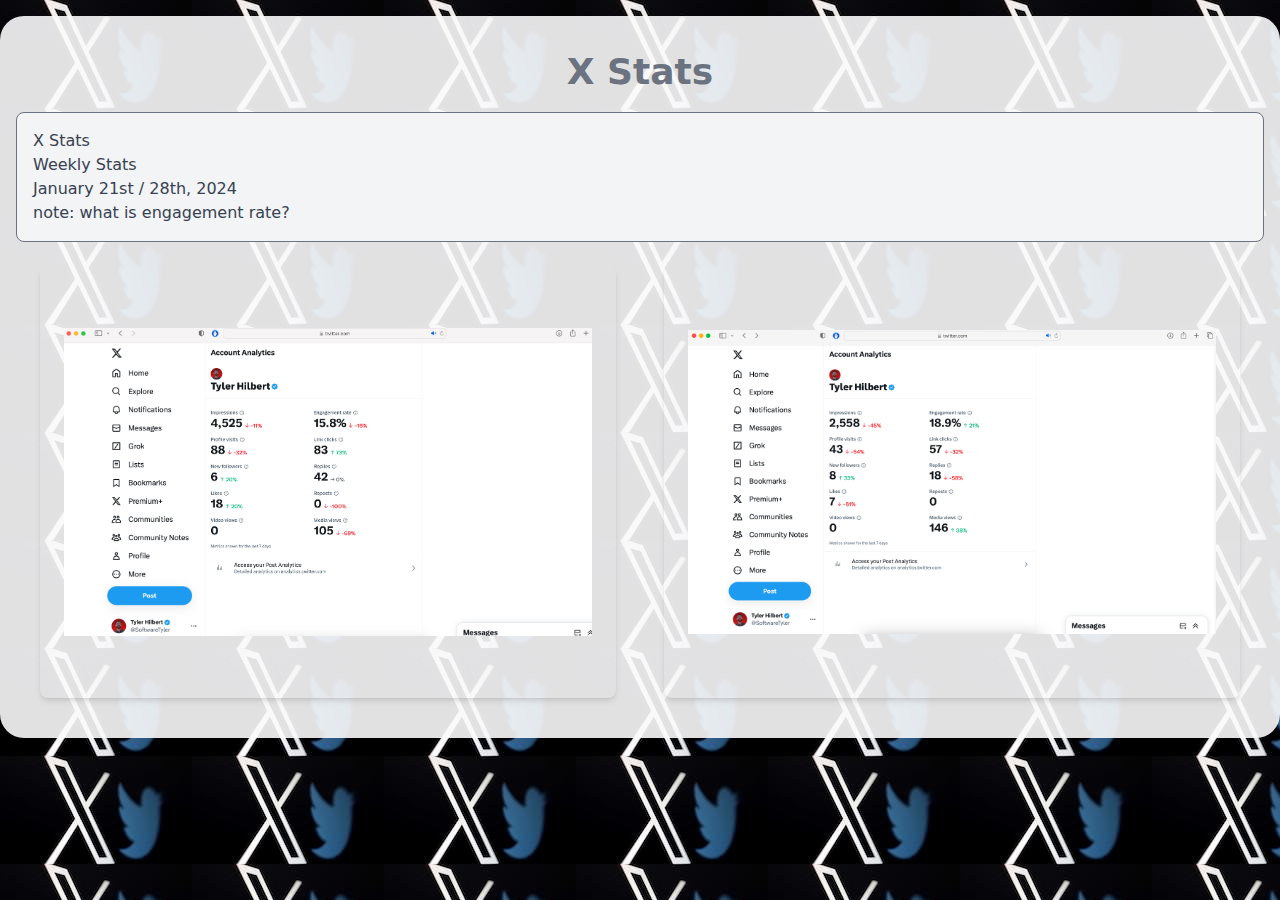
==== index.html @ f75b3c6a "Launch" ====
<!DOCTYPE html>
<html lang="en">
<head>
    <!-- Website Title  -->
    <title>X Stats</title>

    <!-- Tailwind  -->
    <link href="output.css" rel="stylesheet">

    <!-- Google tag (gtag.js) -->
    <!-- Google tag (gtag.js) -->
    <script async src="https://www.googletagmanager.com/gtag/js?id=G-09R49XR6VN"></script>
    <script>
    window.dataLayer = window.dataLayer || [];
    function gtag(){dataLayer.push(arguments);}
    gtag('js', new Date());

    gtag('config', 'G-09R49XR6VN');
    </script>

    <!--  meta -->
    <meta charset="UTF-8">
    <meta name="viewport" content="width=device-width, initial-scale=1.0">
    <!-- FIXME SEO -->
</head>


<body class="bg-[url('grid_output.jpg')]">
    <div class="bg-gray-50 bg-opacity-90 rounded-3xl container mx-auto px-4 my-4 py-4">
        <!-- Header -->
        <h1 class="text-4xl font-bold text-center text-gray-500 my-5">X Stats</h1>

        <!-- Collection Info -->
        <div class="bg-gray-100 border border-gray-500 text-gray-700 p-4 rounded-lg">
            <p >X Stats</p>
            <p>Weekly Stats</p>
            <p>January 21st / 28th, 2024</p>
            <p>note: what is engagement rate?</p>
        </div>
        

        <!-- Data -->
        <div class="grid md:grid-cols-2">
            <div class="animate-gray-sun rounded-lg shadow-md p-6 m-6">
                <img src="Screenshot 2024-01-21 at 4.44.00 AM.png" class="mx-auto w-auto h-96 object-scale-down rounded">
            </div>

            <div class="animate-gray-sun rounded-lg shadow-md p-6 m-6">
                <img src="Screenshot 2024-01-28 at 3.25.33 PM.png" class="mx-auto w-auto h-96 object-scale-down rounded">
            </div>
        </div>
    </div>
</body>
</html>
---- output.css ----
/*
! tailwindcss v3.4.1 | MIT License | https://tailwindcss.com
*/

/*
1. Prevent padding and border from affecting element width. (https://github.com/mozdevs/cssremedy/issues/4)
2. Allow adding a border to an element by just adding a border-width. (https://github.com/tailwindcss/tailwindcss/pull/116)
*/

*,
::before,
::after {
  box-sizing: border-box;
  /* 1 */
  border-width: 0;
  /* 2 */
  border-style: solid;
  /* 2 */
  border-color: #e5e7eb;
  /* 2 */
}

::before,
::after {
  --tw-content: '';
}

/*
1. Use a consistent sensible line-height in all browsers.
2. Prevent adjustments of font size after orientation changes in iOS.
3. Use a more readable tab size.
4. Use the user's configured `sans` font-family by default.
5. Use the user's configured `sans` font-feature-settings by default.
6. Use the user's configured `sans` font-variation-settings by default.
7. Disable tap highlights on iOS
*/

html,
:host {
  line-height: 1.5;
  /* 1 */
  -webkit-text-size-adjust: 100%;
  /* 2 */
  -moz-tab-size: 4;
  /* 3 */
  -o-tab-size: 4;
     tab-size: 4;
  /* 3 */
  font-family: Inter, ui-sans-serif, system-ui;
  /* 4 */
  font-feature-settings: normal;
  /* 5 */
  font-variation-settings: normal;
  /* 6 */
  -webkit-tap-highlight-color: transparent;
  /* 7 */
}

/*
1. Remove the margin in all browsers.
2. Inherit line-height from `html` so users can set them as a class directly on the `html` element.
*/

body {
  margin: 0;
  /* 1 */
  line-height: inherit;
  /* 2 */
}

/*
1. Add the correct height in Firefox.
2. Correct the inheritance of border color in Firefox. (https://bugzilla.mozilla.org/show_bug.cgi?id=190655)
3. Ensure horizontal rules are visible by default.
*/

hr {
  height: 0;
  /* 1 */
  color: inherit;
  /* 2 */
  border-top-width: 1px;
  /* 3 */
}

/*
Add the correct text decoration in Chrome, Edge, and Safari.
*/

abbr:where([title]) {
  -webkit-text-decoration: underline dotted;
          text-decoration: underline dotted;
}

/*
Remove the default font size and weight for headings.
*/

h1,
h2,
h3,
h4,
h5,
h6 {
  font-size: inherit;
  font-weight: inherit;
}

/*
Reset links to optimize for opt-in styling instead of opt-out.
*/

a {
  color: inherit;
  text-decoration: inherit;
}

/*
Add the correct font weight in Edge and Safari.
*/

b,
strong {
  font-weight: bolder;
}

/*
1. Use the user's configured `mono` font-family by default.
2. Use the user's configured `mono` font-feature-settings by default.
3. Use the user's configured `mono` font-variation-settings by default.
4. Correct the odd `em` font sizing in all browsers.
*/

code,
kbd,
samp,
pre {
  font-family: ui-monospace, SFMono-Regular, Menlo, Monaco, Consolas, "Liberation Mono", "Courier New", monospace;
  /* 1 */
  font-feature-settings: normal;
  /* 2 */
  font-variation-settings: normal;
  /* 3 */
  font-size: 1em;
  /* 4 */
}

/*
Add the correct font size in all browsers.
*/

small {
  font-size: 80%;
}

/*
Prevent `sub` and `sup` elements from affecting the line height in all browsers.
*/

sub,
sup {
  font-size: 75%;
  line-height: 0;
  position: relative;
  vertical-align: baseline;
}

sub {
  bottom: -0.25em;
}

sup {
  top: -0.5em;
}

/*
1. Remove text indentation from table contents in Chrome and Safari. (https://bugs.chromium.org/p/chromium/issues/detail?id=999088, https://bugs.webkit.org/show_bug.cgi?id=201297)
2. Correct table border color inheritance in all Chrome and Safari. (https://bugs.chromium.org/p/chromium/issues/detail?id=935729, https://bugs.webkit.org/show_bug.cgi?id=195016)
3. Remove gaps between table borders by default.
*/

table {
  text-indent: 0;
  /* 1 */
  border-color: inherit;
  /* 2 */
  border-collapse: collapse;
  /* 3 */
}

/*
1. Change the font styles in all browsers.
2. Remove the margin in Firefox and Safari.
3. Remove default padding in all browsers.
*/

button,
input,
optgroup,
select,
textarea {
  font-family: inherit;
  /* 1 */
  font-feature-settings: inherit;
  /* 1 */
  font-variation-settings: inherit;
  /* 1 */
  font-size: 100%;
  /* 1 */
  font-weight: inherit;
  /* 1 */
  line-height: inherit;
  /* 1 */
  color: inherit;
  /* 1 */
  margin: 0;
  /* 2 */
  padding: 0;
  /* 3 */
}

/*
Remove the inheritance of text transform in Edge and Firefox.
*/

button,
select {
  text-transform: none;
}

/*
1. Correct the inability to style clickable types in iOS and Safari.
2. Remove default button styles.
*/

button,
[type='button'],
[type='reset'],
[type='submit'] {
  -webkit-appearance: button;
  /* 1 */
  background-color: transparent;
  /* 2 */
  background-image: none;
  /* 2 */
}

/*
Use the modern Firefox focus style for all focusable elements.
*/

:-moz-focusring {
  outline: auto;
}

/*
Remove the additional `:invalid` styles in Firefox. (https://github.com/mozilla/gecko-dev/blob/2f9eacd9d3d995c937b4251a5557d95d494c9be1/layout/style/res/forms.css#L728-L737)
*/

:-moz-ui-invalid {
  box-shadow: none;
}

/*
Add the correct vertical alignment in Chrome and Firefox.
*/

progress {
  vertical-align: baseline;
}

/*
Correct the cursor style of increment and decrement buttons in Safari.
*/

::-webkit-inner-spin-button,
::-webkit-outer-spin-button {
  height: auto;
}

/*
1. Correct the odd appearance in Chrome and Safari.
2. Correct the outline style in Safari.
*/

[type='search'] {
  -webkit-appearance: textfield;
  /* 1 */
  outline-offset: -2px;
  /* 2 */
}

/*
Remove the inner padding in Chrome and Safari on macOS.
*/

::-webkit-search-decoration {
  -webkit-appearance: none;
}

/*
1. Correct the inability to style clickable types in iOS and Safari.
2. Change font properties to `inherit` in Safari.
*/

::-webkit-file-upload-button {
  -webkit-appearance: button;
  /* 1 */
  font: inherit;
  /* 2 */
}

/*
Add the correct display in Chrome and Safari.
*/

summary {
  display: list-item;
}

/*
Removes the default spacing and border for appropriate elements.
*/

blockquote,
dl,
dd,
h1,
h2,
h3,
h4,
h5,
h6,
hr,
figure,
p,
pre {
  margin: 0;
}

fieldset {
  margin: 0;
  padding: 0;
}

legend {
  padding: 0;
}

ol,
ul,
menu {
  list-style: none;
  margin: 0;
  padding: 0;
}

/*
Reset default styling for dialogs.
*/

dialog {
  padding: 0;
}

/*
Prevent resizing textareas horizontally by default.
*/

textarea {
  resize: vertical;
}

/*
1. Reset the default placeholder opacity in Firefox. (https://github.com/tailwindlabs/tailwindcss/issues/3300)
2. Set the default placeholder color to the user's configured gray 400 color.
*/

input::-moz-placeholder, textarea::-moz-placeholder {
  opacity: 1;
  /* 1 */
  color: #9ca3af;
  /* 2 */
}

input::placeholder,
textarea::placeholder {
  opacity: 1;
  /* 1 */
  color: #9ca3af;
  /* 2 */
}

/*
Set the default cursor for buttons.
*/

button,
[role="button"] {
  cursor: pointer;
}

/*
Make sure disabled buttons don't get the pointer cursor.
*/

:disabled {
  cursor: default;
}

/*
1. Make replaced elements `display: block` by default. (https://github.com/mozdevs/cssremedy/issues/14)
2. Add `vertical-align: middle` to align replaced elements more sensibly by default. (https://github.com/jensimmons/cssremedy/issues/14#issuecomment-634934210)
   This can trigger a poorly considered lint error in some tools but is included by design.
*/

img,
svg,
video,
canvas,
audio,
iframe,
embed,
object {
  display: block;
  /* 1 */
  vertical-align: middle;
  /* 2 */
}

/*
Constrain images and videos to the parent width and preserve their intrinsic aspect ratio. (https://github.com/mozdevs/cssremedy/issues/14)
*/

img,
video {
  max-width: 100%;
  height: auto;
}

/* Make elements with the HTML hidden attribute stay hidden by default */

[hidden] {
  display: none;
}

*, ::before, ::after {
  --tw-border-spacing-x: 0;
  --tw-border-spacing-y: 0;
  --tw-translate-x: 0;
  --tw-translate-y: 0;
  --tw-rotate: 0;
  --tw-skew-x: 0;
  --tw-skew-y: 0;
  --tw-scale-x: 1;
  --tw-scale-y: 1;
  --tw-pan-x:  ;
  --tw-pan-y:  ;
  --tw-pinch-zoom:  ;
  --tw-scroll-snap-strictness: proximity;
  --tw-gradient-from-position:  ;
  --tw-gradient-via-position:  ;
  --tw-gradient-to-position:  ;
  --tw-ordinal:  ;
  --tw-slashed-zero:  ;
  --tw-numeric-figure:  ;
  --tw-numeric-spacing:  ;
  --tw-numeric-fraction:  ;
  --tw-ring-inset:  ;
  --tw-ring-offset-width: 0px;
  --tw-ring-offset-color: #fff;
  --tw-ring-color: rgb(59 130 246 / 0.5);
  --tw-ring-offset-shadow: 0 0 #0000;
  --tw-ring-shadow: 0 0 #0000;
  --tw-shadow: 0 0 #0000;
  --tw-shadow-colored: 0 0 #0000;
  --tw-blur:  ;
  --tw-brightness:  ;
  --tw-contrast:  ;
  --tw-grayscale:  ;
  --tw-hue-rotate:  ;
  --tw-invert:  ;
  --tw-saturate:  ;
  --tw-sepia:  ;
  --tw-drop-shadow:  ;
  --tw-backdrop-blur:  ;
  --tw-backdrop-brightness:  ;
  --tw-backdrop-contrast:  ;
  --tw-backdrop-grayscale:  ;
  --tw-backdrop-hue-rotate:  ;
  --tw-backdrop-invert:  ;
  --tw-backdrop-opacity:  ;
  --tw-backdrop-saturate:  ;
  --tw-backdrop-sepia:  ;
}

::backdrop {
  --tw-border-spacing-x: 0;
  --tw-border-spacing-y: 0;
  --tw-translate-x: 0;
  --tw-translate-y: 0;
  --tw-rotate: 0;
  --tw-skew-x: 0;
  --tw-skew-y: 0;
  --tw-scale-x: 1;
  --tw-scale-y: 1;
  --tw-pan-x:  ;
  --tw-pan-y:  ;
  --tw-pinch-zoom:  ;
  --tw-scroll-snap-strictness: proximity;
  --tw-gradient-from-position:  ;
  --tw-gradient-via-position:  ;
  --tw-gradient-to-position:  ;
  --tw-ordinal:  ;
  --tw-slashed-zero:  ;
  --tw-numeric-figure:  ;
  --tw-numeric-spacing:  ;
  --tw-numeric-fraction:  ;
  --tw-ring-inset:  ;
  --tw-ring-offset-width: 0px;
  --tw-ring-offset-color: #fff;
  --tw-ring-color: rgb(59 130 246 / 0.5);
  --tw-ring-offset-shadow: 0 0 #0000;
  --tw-ring-shadow: 0 0 #0000;
  --tw-shadow: 0 0 #0000;
  --tw-shadow-colored: 0 0 #0000;
  --tw-blur:  ;
  --tw-brightness:  ;
  --tw-contrast:  ;
  --tw-grayscale:  ;
  --tw-hue-rotate:  ;
  --tw-invert:  ;
  --tw-saturate:  ;
  --tw-sepia:  ;
  --tw-drop-shadow:  ;
  --tw-backdrop-blur:  ;
  --tw-backdrop-brightness:  ;
  --tw-backdrop-contrast:  ;
  --tw-backdrop-grayscale:  ;
  --tw-backdrop-hue-rotate:  ;
  --tw-backdrop-invert:  ;
  --tw-backdrop-opacity:  ;
  --tw-backdrop-saturate:  ;
  --tw-backdrop-sepia:  ;
}

.container {
  width: 100%;
}

@media (min-width: 640px) {
  .container {
    max-width: 640px;
  }
}

@media (min-width: 768px) {
  .container {
    max-width: 768px;
  }
}

@media (min-width: 1024px) {
  .container {
    max-width: 1024px;
  }
}

@media (min-width: 1280px) {
  .container {
    max-width: 1280px;
  }
}

@media (min-width: 1536px) {
  .container {
    max-width: 1536px;
  }
}

.m-6 {
  margin: 1.5rem;
}

.mx-auto {
  margin-left: auto;
  margin-right: auto;
}

.my-4 {
  margin-top: 1rem;
  margin-bottom: 1rem;
}

.my-5 {
  margin-top: 1.25rem;
  margin-bottom: 1.25rem;
}

.grid {
  display: grid;
}

.h-96 {
  height: 24rem;
}

.w-auto {
  width: auto;
}

.transform {
  transform: translate(var(--tw-translate-x), var(--tw-translate-y)) rotate(var(--tw-rotate)) skewX(var(--tw-skew-x)) skewY(var(--tw-skew-y)) scaleX(var(--tw-scale-x)) scaleY(var(--tw-scale-y));
}

@keyframes amethyst-midnight {
  0% {
    background: radial-gradient(100% 225% at 0 100%, #3a006b 0, #6c0098 100%), linear-gradient(-100deg, #9c00ff 70%, #7500c4 100%), linear-gradient(200deg, #4c4c4c 0, #9300ff 100%), linear-gradient(-3deg, #6c0098 0, #3a006b 50%);
    background-size: 100% 100%;
    background-position: 0% 60%;
    background-blend-mode: color-dodge, color-burn, color-burn, normal;
  }

  20% {
    background: radial-gradient(100% 225% at 0 100%, #3a006b 0, #6c0098 100%), linear-gradient(-100deg, #9c00ff 70%, #7500c4 100%), linear-gradient(200deg, #4c4c4c 0, #9300ff 100%), linear-gradient(-3deg, #6c0098 0, #3a006b 50%);
    background-size: 105% 105%;
    background-position: 10% 50%;
    background-blend-mode: color-dodge, color-burn, color-burn, normal;
  }

  40% {
    background: radial-gradient(100% 225% at 0 100%, #3a006b 0, #6c0098 100%), linear-gradient(-100deg, #9c00ff 70%, #7500c4 100%), linear-gradient(200deg, #4c4c4c 0, #9300ff 100%), linear-gradient(-3deg, #6c0098 0, #3a006b 50%);
    background-size: 110% 300%;
    background-position: 20% 40%;
    background-blend-mode: color-dodge, color-burn, color-burn, normal;
  }

  60% {
    background: radial-gradient(100% 225% at 0 100%, #3a006b 0, #6c0098 100%), linear-gradient(-100deg, #9c00ff 70%, #7500c4 100%), linear-gradient(200deg, #4c4c4c 0, #9300ff 100%), linear-gradient(-3deg, #6c0098 0, #3a006b 50%);
    background-size: 115% 115%;
    background-position: 30% 30%;
    background-blend-mode: color-dodge, color-burn, color-burn, normal;
  }

  80% {
    background: radial-gradient(100% 225% at 0 100%, #3a006b 0, #6c0098 100%), linear-gradient(-100deg, #9c00ff 70%, #7500c4 100%), linear-gradient(200deg, #4c4c4c 0, #9300ff 100%), linear-gradient(-3deg, #6c0098 0, #3a006b 50%);
    background-size: 250% 120%;
    background-position: 40% 20%;
    background-blend-mode: color-dodge, color-burn, color-burn, normal;
  }

  100% {
    background: radial-gradient(100% 225% at 0 100%, #3a006b 0, #6c0098 100%), linear-gradient(-100deg, #9c00ff 70%, #7500c4 100%), linear-gradient(200deg, #4c4c4c 0, #9300ff 100%), linear-gradient(-3deg, #6c0098 0, #3a006b 50%);
    background-size: 100% 100%;
    background-position: 0% 60%;
    background-blend-mode: color-dodge, color-burn, color-burn, normal;
  }
}

.animate-amethyst-midnight {
  animation: amethyst-midnight 10s ease infinite;
}

@keyframes blue-galaxy {
  0% {
    background: radial-gradient(100% 225% at 0 100%, #50009a 0, #001aff 100%), linear-gradient(100deg, #fb00a5 50%, #6900cb 100%), linear-gradient(200deg, #8dada4 0, #12de81 100%), linear-gradient(-3deg, #1dadfe 0, #50009a 50%);
    background-size: 100% 100%;
    background-position: 0% 100%;
    background-blend-mode: color-dodge, color-burn, color-burn, normal;
  }

  20% {
    background: radial-gradient(100% 225% at 0 100%, #50009a 0, #001aff 100%), linear-gradient(100deg, #fb00a5 50%, #6900cb 100%), linear-gradient(200deg, #8dada4 0, #12de81 100%), linear-gradient(-3deg, #1dadfe 0, #50009a 50%);
    background-size: 105% 105%;
    background-position: 10% 100%;
    background-blend-mode: color-dodge, color-burn, color-burn, normal;
  }

  40% {
    background: radial-gradient(100% 225% at 0 100%, #50009a 0, #001aff 100%), linear-gradient(100deg, #fb00a5 50%, #6900cb 100%), linear-gradient(200deg, #8dada4 0, #12de81 100%), linear-gradient(-3deg, #1dadfe 0, #50009a 50%);
    background-size: 110% 300%;
    background-position: 20% 80%;
    background-blend-mode: color-dodge, color-burn, color-burn, normal;
  }

  60% {
    background: radial-gradient(100% 225% at 0 100%, #50009a 0, #001aff 100%), linear-gradient(100deg, #fb00a5 50%, #6900cb 100%), linear-gradient(200deg, #8dada4 0, #12de81 100%), linear-gradient(-3deg, #1dadfe 0, #50009a 50%);
    background-size: 115% 115%;
    background-position: 30% 70%;
    background-blend-mode: color-dodge, color-burn, color-burn, normal;
  }

  80% {
    background: radial-gradient(100% 225% at 0 100%, #50009a 0, #001aff 100%), linear-gradient(100deg, #fb00a5 50%, #6900cb 100%), linear-gradient(200deg, #8dada4 0, #12de81 100%), linear-gradient(-3deg, #1dadfe 0, #50009a 50%);
    background-size: 250% 120%;
    background-position: 40% 60%;
    background-blend-mode: color-dodge, color-burn, color-burn, normal;
  }

  100% {
    background: radial-gradient(100% 225% at 0 100%, #50009a 0, #001aff 100%), linear-gradient(100deg, #fb00a5 50%, #6900cb 100%), linear-gradient(200deg, #8dada4 0, #12de81 100%), linear-gradient(-3deg, #1dadfe 0, #50009a 50%);
    background-size: 100% 100%;
    background-position: 0% 100%;
    background-blend-mode: color-dodge, color-burn, color-burn, normal;
  }
}

.animate-blue-galaxy {
  animation: blue-galaxy 10s ease infinite;
}

@keyframes cosmic-wave {
  0% {
    background: radial-gradient(100% 225% at 0 100%, #0039A6 0, #005EB8 100%), linear-gradient(-45deg, #007BFF 70%, #005EB8 100%), linear-gradient(135deg, #004785 0, #0039A6 100%), linear-gradient(60deg, #005EB8 0, #0039A6 50%);
    background-size: 100% 100%;
    background-position: 0% 60%;
    background-blend-mode: color-dodge, color-burn, color-burn, normal;
  }

  20% {
    background: radial-gradient(100% 225% at 0 100%, #0039A6 0, #005EB8 100%), linear-gradient(-45deg, #007BFF 70%, #005EB8 100%), linear-gradient(135deg, #004785 0, #0039A6 100%), linear-gradient(60deg, #005EB8 0, #0039A6 50%);
    background-size: 105% 105%;
    background-position: 10% 50%;
    background-blend-mode: color-dodge, color-burn, color-burn, normal;
  }

  40% {
    background: radial-gradient(100% 225% at 0 100%, #0039A6 0, #005EB8 100%), linear-gradient(-45deg, #007BFF 70%, #005EB8 100%), linear-gradient(135deg, #004785 0, #0039A6 100%), linear-gradient(60deg, #005EB8 0, #0039A6 50%);
    background-size: 110% 300%;
    background-position: 20% 40%;
    background-blend-mode: color-dodge, color-burn, color-burn, normal;
  }

  60% {
    background: radial-gradient(100% 225% at 0 100%, #0039A6 0, #005EB8 100%), linear-gradient(-45deg, #007BFF 70%, #005EB8 100%), linear-gradient(135deg, #004785 0, #0039A6 100%), linear-gradient(60deg, #005EB8 0, #0039A6 50%);
    background-size: 115% 115%;
    background-position: 30% 30%;
    background-blend-mode: color-dodge, color-burn, color-burn, normal;
  }

  80% {
    background: radial-gradient(100% 225% at 0 100%, #0039A6 0, #005EB8 100%), linear-gradient(-45deg, #007BFF 70%, #005EB8 100%), linear-gradient(135deg, #004785 0, #0039A6 100%), linear-gradient(60deg, #005EB8 0, #0039A6 50%);
    background-size: 250% 120%;
    background-position: 40% 20%;
    background-blend-mode: color-dodge, color-burn, color-burn, normal;
  }

  100% {
    background: radial-gradient(100% 225% at 0 100%, #0039A6 0, #005EB8 100%), linear-gradient(-45deg, #007BFF 70%, #005EB8 100%), linear-gradient(135deg, #004785 0, #0039A6 100%), linear-gradient(60deg, #005EB8 0, #0039A6 50%);
    background-size: 100% 100%;
    background-position: 0% 60%;
    background-blend-mode: color-dodge, color-burn, color-burn, normal;
  }
}

.animate-cosmic-wave {
  animation: cosmic-wave 5s ease infinite;
}

@keyframes glow-next-door {
  0% {
    background: radial-gradient(100% 225% at 0 100%, #62004F 0, #8C007B 100%), linear-gradient(-135deg, #BF00FF 70%, #9600C9 100%), linear-gradient(45deg, #4C4C4C 0, #BF00FF 100%), linear-gradient(-60deg, #8C007B 0, #62004F 50%);
    background-size: 100% 100%;
    background-position: 0% 60%;
    background-blend-mode: color-dodge, color-burn, color-burn, normal;
  }

  20% {
    background: radial-gradient(100% 225% at 0 100%, #62004F 0, #8C007B 100%), linear-gradient(-135deg, #BF00FF 70%, #9600C9 100%), linear-gradient(45deg, #4C4C4C 0, #BF00FF 100%), linear-gradient(-60deg, #8C007B 0, #62004F 50%);
    background-size: 105% 105%;
    background-position: 10% 50%;
    background-blend-mode: color-dodge, color-burn, color-burn, normal;
  }

  40% {
    background: radial-gradient(100% 225% at 0 100%, #62004F 0, #8C007B 100%), linear-gradient(-135deg, #BF00FF 70%, #9600C9 100%), linear-gradient(45deg, #4C4C4C 0, #BF00FF 100%), linear-gradient(-60deg, #8C007B 0, #62004F 50%);
    background-size: 110% 300%;
    background-position: 20% 40%;
    background-blend-mode: color-dodge, color-burn, color-burn, normal;
  }

  60% {
    background: radial-gradient(100% 225% at 0 100%, #62004F 0, #8C007B 100%), linear-gradient(-135deg, #BF00FF 70%, #9600C9 100%), linear-gradient(45deg, #4C4C4C 0, #BF00FF 100%), linear-gradient(-60deg, #8C007B 0, #62004F 50%);
    background-size: 115% 115%;
    background-position: 30% 30%;
    background-blend-mode: color-dodge, color-burn, color-burn, normal;
  }

  80% {
    background: radial-gradient(100% 225% at 0 100%, #62004F 0, #8C007B 100%), linear-gradient(-135deg, #BF00FF 70%, #9600C9 100%), linear-gradient(45deg, #4C4C4C 0, #BF00FF 100%), linear-gradient(-60deg, #8C007B 0, #62004F 50%);
    background-size: 250% 120%;
    background-position: 40% 20%;
    background-blend-mode: color-dodge, color-burn, color-burn, normal;
  }

  100% {
    background: radial-gradient(100% 225% at 0 100%, #62004F 0, #8C007B 100%), linear-gradient(-135deg, #BF00FF 70%, #9600C9 100%), linear-gradient(45deg, #4C4C4C 0, #BF00FF 100%), linear-gradient(-60deg, #8C007B 0, #62004F 50%);
    background-size: 100% 100%;
    background-position: 0% 60%;
    background-blend-mode: color-dodge, color-burn, color-burn, normal;
  }
}

.animate-glow-next-door {
  animation: glow-next-door 5s ease infinite;
}

@keyframes golden-horizon {
  0% {
    background: linear-gradient(-45deg, #ffd400, #ffad00, #ff6e00, #ff2700);
    background-size: 200% 200%;
    background-position: 0% 100%;
  }

  50% {
    background: linear-gradient(-90deg, #ffd400, #ffad00, #ff6e00, #ff2700);
    background-size: 200% 200%;
    background-position: 100% 0%;
  }

  100% {
    background: linear-gradient(-45deg, #ffd400, #ffad00, #ff6e00, #ff2700);
    background-size: 200% 200%;
    background-position: 0% 100%;
  }
}

.animate-golden-horizon {
  animation: golden-horizon 5s ease infinite;
}

@keyframes gray-fluff {
  0% {
    background-size: 100% 100%;
    background-position: left top;
    background-image: linear-gradient(to bottom right, rgba(96, 96, 96, 0.8), rgba(0, 0, 0, 0.8));
  }

  50% {
    background-size: 200% 200%;
    background-position: right bottom;
    background-image: linear-gradient(to bottom right, rgba(96, 96, 96, 0.8), rgba(0, 0, 0, 0.8));
  }

  100% {
    background-size: 100% 100%;
    background-position: left top;
    background-image: linear-gradient(to bottom right, rgba(96, 96, 96, 0.8), rgba(0, 0, 0, 0.8));
  }
}

.animate-gray-fluff {
  animation: gray-fluff 5s ease infinite;
}

@keyframes gray-sun {
  0% {
    background-image: radial-gradient(circle at 50% 50%, #555555, #ffffff);
    background-size: 100% 100%;
  }

  50% {
    background-image: radial-gradient(circle at 60% 40%, #ffffff, #555555);
    background-size: 110% 110%;
  }

  100% {
    background-image: radial-gradient(circle at 50% 50%, #555555, #ffffff);
    background-size: 100% 100%;
  }
}

.animate-gray-sun {
  animation: gray-sun 2s ease infinite;
}

@keyframes lavender-dream {
  0% {
    background: linear-gradient(-45deg, #a96dc5, #8f7fc7, #7091c8, #49a3c9);
    background-size: 200% 200%;
    background-position: 0% 100%;
  }

  50% {
    background: linear-gradient(-90deg, #a96dc5, #8f7fc7, #7091c8, #49a3c9);
    background-size: 200% 200%;
    background-position: 100% 0%;
  }

  100% {
    background: linear-gradient(-45deg, #a96dc5, #8f7fc7, #7091c8, #49a3c9);
    background-size: 200% 200%;
    background-position: 0% 100%;
  }
}

.animate-lavender-dream {
  animation: lavender-dream 5s ease infinite;
}

@keyframes morphing-rectangle {
  0% {
    border-radius: 0%;
    transform: scale(1);
    background-color: black;
  }

  50% {
    border-radius: 20%;
    transform: scale(0.75);
    background-color: gray;
  }

  100% {
    border-radius: 0%;
    transform: scale(1);
    background-color: black;
  }
}

.animate-morphing-rectangle {
  animation: morphing-rectangle 2s ease infinite;
}

@keyframes pastel-dream {
  0% {
    background: linear-gradient(45deg, #ffadc1, #ff9e80, #fcbf49, #a4e057, #64d2ff);
    background-size: 200% 200%;
    background-position: 0% 100%;
    filter: blur(10px);
  }

  50% {
    background: linear-gradient(90deg, #ffadc1, #ff9e80, #fcbf49, #a4e057, #64d2ff);
    background-size: 200% 200%;
    background-position: 100% 0%;
    filter: blur(5px);
  }

  100% {
    background: linear-gradient(45deg, #ffadc1, #ff9e80, #fcbf49, #a4e057, #64d2ff);
    background-size: 200% 200%;
    background-position: 0% 100%;
    filter: blur(10px);
  }
}

.animate-pastel-dream {
  animation: pastel-dream 5s ease infinite;
}

@keyframes pink-blossom {
  0% {
    background: radial-gradient(100% 225% at 0 100%, #FFB6C1 0, #FF69B4 100%), linear-gradient(-100deg, #FFC0CB 70%, #FF1493 100%), linear-gradient(200deg, #FFC0CB 0, #FF69B4 100%), linear-gradient(-3deg, #FF69B4 0, #FFB6C1 50%);
    background-size: 100% 100%;
    background-position: 0% 60%;
    background-blend-mode: color-dodge, color-burn, color-burn, normal;
  }

  20% {
    background: radial-gradient(100% 225% at 0 100%, #FFB6C1 0, #FF69B4 100%), linear-gradient(-100deg, #FFC0CB 70%, #FF1493 100%), linear-gradient(200deg, #FFC0CB 0, #FF69B4 100%), linear-gradient(-3deg, #FF69B4 0, #FFB6C1 50%);
    background-size: 105% 105%;
    background-position: 10% 50%;
    background-blend-mode: color-dodge, color-burn, color-burn, normal;
  }

  40% {
    background: radial-gradient(100% 225% at 0 100%, #FFB6C1 0, #FF69B4 100%), linear-gradient(-100deg, #FFC0CB 70%, #FF1493 100%), linear-gradient(200deg, #FFC0CB 0, #FF69B4 100%), linear-gradient(-3deg, #FF69B4 0, #FFB6C1 50%);
    background-size: 110% 300%;
    background-position: 20% 40%;
    background-blend-mode: color-dodge, color-burn, color-burn, normal;
  }

  60% {
    background: radial-gradient(100% 225% at 0 100%, #FFB6C1 0, #FF69B4 100%), linear-gradient(-100deg, #FFC0CB 70%, #FF1493 100%), linear-gradient(200deg, #FFC0CB 0, #FF69B4 100%), linear-gradient(-3deg, #FF69B4 0, #FFB6C1 50%);
    background-size: 115% 115%;
    background-position: 30% 30%;
    background-blend-mode: color-dodge, color-burn, color-burn, normal;
  }

  80% {
    background: radial-gradient(100% 225% at 0 100%, #FFB6C1 0, #FF69B4 100%), linear-gradient(-100deg, #FFC0CB 70%, #FF1493 100%), linear-gradient(200deg, #FFC0CB 0, #FF69B4 100%), linear-gradient(-3deg, #FF69B4 0, #FFB6C1 50%);
    background-size: 250% 120%;
    background-position: 40% 20%;
    background-blend-mode: color-dodge, color-burn, color-burn, normal;
  }

  100% {
    background: radial-gradient(100% 225% at 0 100%, #FFB6C1 0, #FF69B4 100%), linear-gradient(-100deg, #FFC0CB 70%, #FF1493 100%), linear-gradient(200deg, #FFC0CB 0, #FF69B4 100%), linear-gradient(-3deg, #FF69B4 0, #FFB6C1 50%);
    background-size: 100% 100%;
    background-position: 0% 60%;
    background-blend-mode: color-dodge, color-burn, color-burn, normal;
  }
}

.animate-pink-blossom {
  animation: pink-blossom 5s ease infinite;
}

@keyframes rose-blush {
  0% {
    background: linear-gradient(45deg, #ff446b, #ff7b6b, #ffad7b, #ffda8a);
    background-size: 200% 200%;
    background-position: 0% 100%;
  }

  50% {
    background: linear-gradient(90deg, #ff446b, #ff7b6b, #ffad7b, #ffda8a);
    background-size: 200% 200%;
    background-position: 100% 0%;
  }

  100% {
    background: linear-gradient(45deg, #ff446b, #ff7b6b, #ffad7b, #ffda8a);
    background-size: 200% 200%;
    background-position: 0% 100%;
  }
}

.animate-rose-blush {
  animation: rose-blush 10s ease infinite;
}

@keyframes ski-haze {
  0% {
    background: radial-gradient(100% 225% at 0 100%, #008033 0, #00551a 100%), linear-gradient(-45deg, #007BFF 70%, #005EB8 100%), linear-gradient(135deg, #004D26 0, #003300 100%), linear-gradient(60deg, #00551A 0, #003300 50%);
    background-size: 100% 100%;
    background-position: 0% 60%;
    background-blend-mode: color-dodge, normal, normal, normal;
  }

  20% {
    background: radial-gradient(100% 225% at 0 100%, #008033 0, #00551a 100%), linear-gradient(-45deg, #007BFF 70%, #005EB8 100%), linear-gradient(135deg, #004D26 0, #003300 100%), linear-gradient(60deg, #00551A 0, #003300 50%);
    background-size: 105% 105%;
    background-position: 10% 50%;
    background-blend-mode: color-dodge, normal, normal, normal;
  }

  40% {
    background: radial-gradient(100% 225% at 0 100%, #008033 0, #00551a 100%), linear-gradient(-45deg, #007BFF 70%, #005EB8 100%), linear-gradient(135deg, #004D26 0, #003300 100%), linear-gradient(60deg, #00551A 0, #003300 50%);
    background-size: 110% 300%;
    background-position: 20% 40%;
    background-blend-mode: color-dodge, normal, normal, normal;
  }

  60% {
    background: radial-gradient(100% 225% at 0 100%, #008033 0, #00551a 100%), linear-gradient(-45deg, #007BFF 70%, #005EB8 100%), linear-gradient(135deg, #004D26 0, #003300 100%), linear-gradient(60deg, #00551A 0, #003300 50%);
    background-size: 115% 115%;
    background-position: 30% 30%;
    background-blend-mode: color-dodge, normal, normal, normal;
  }

  80% {
    background: radial-gradient(100% 225% at 0 100%, #008033 0, #00551a 100%), linear-gradient(-45deg, #007BFF 70%, #005EB8 100%), linear-gradient(135deg, #004D26 0, #003300 100%), linear-gradient(60deg, #00551A 0, #003300 50%);
    background-size: 250% 120%;
    background-position: 40% 20%;
    background-blend-mode: color-dodge, normal, normal, normal;
  }

  100% {
    background: radial-gradient(100% 225% at 0 100%, #008033 0, #00551a 100%), linear-gradient(-45deg, #007BFF 70%, #005EB8 100%), linear-gradient(135deg, #004D26 0, #003300 100%), linear-gradient(60deg, #00551A 0, #003300 50%);
    background-size: 100% 100%;
    background-position: 0% 60%;
    background-blend-mode: color-dodge, normal, normal, normal;
  }
}

.animate-ski-haze {
  animation: ski-haze 5s ease infinite;
}

.rounded {
  border-radius: 0.25rem;
}

.rounded-3xl {
  border-radius: 1.5rem;
}

.rounded-lg {
  border-radius: 0.5rem;
}

.border {
  border-width: 1px;
}

.border-gray-500 {
  --tw-border-opacity: 1;
  border-color: rgb(107 114 128 / var(--tw-border-opacity));
}

.bg-gray-100 {
  --tw-bg-opacity: 1;
  background-color: rgb(243 244 246 / var(--tw-bg-opacity));
}

.bg-gray-50 {
  --tw-bg-opacity: 1;
  background-color: rgb(249 250 251 / var(--tw-bg-opacity));
}

.bg-opacity-90 {
  --tw-bg-opacity: 0.9;
}

.bg-\[url\(\'grid_output\.png\'\)\] {
  background-image: url('grid_output.png');
}

.bg-\[url\(\'grid_output\.jpg\'\)\] {
  background-image: url('grid_output.jpg');
}

.object-scale-down {
  -o-object-fit: scale-down;
     object-fit: scale-down;
}

.p-4 {
  padding: 1rem;
}

.p-6 {
  padding: 1.5rem;
}

.px-4 {
  padding-left: 1rem;
  padding-right: 1rem;
}

.py-4 {
  padding-top: 1rem;
  padding-bottom: 1rem;
}

.text-center {
  text-align: center;
}

.text-4xl {
  font-size: 2.25rem;
  line-height: 2.5rem;
}

.font-bold {
  font-weight: 700;
}

.text-gray-500 {
  --tw-text-opacity: 1;
  color: rgb(107 114 128 / var(--tw-text-opacity));
}

.text-gray-700 {
  --tw-text-opacity: 1;
  color: rgb(55 65 81 / var(--tw-text-opacity));
}

.shadow-md {
  --tw-shadow: 0 4px 6px -1px rgb(0 0 0 / 0.1), 0 2px 4px -2px rgb(0 0 0 / 0.1);
  --tw-shadow-colored: 0 4px 6px -1px var(--tw-shadow-color), 0 2px 4px -2px var(--tw-shadow-color);
  box-shadow: var(--tw-ring-offset-shadow, 0 0 #0000), var(--tw-ring-shadow, 0 0 #0000), var(--tw-shadow);
}

.blur {
  --tw-blur: blur(8px);
  filter: var(--tw-blur) var(--tw-brightness) var(--tw-contrast) var(--tw-grayscale) var(--tw-hue-rotate) var(--tw-invert) var(--tw-saturate) var(--tw-sepia) var(--tw-drop-shadow);
}

.grayscale {
  --tw-grayscale: grayscale(100%);
  filter: var(--tw-blur) var(--tw-brightness) var(--tw-contrast) var(--tw-grayscale) var(--tw-hue-rotate) var(--tw-invert) var(--tw-saturate) var(--tw-sepia) var(--tw-drop-shadow);
}

.filter {
  filter: var(--tw-blur) var(--tw-brightness) var(--tw-contrast) var(--tw-grayscale) var(--tw-hue-rotate) var(--tw-invert) var(--tw-saturate) var(--tw-sepia) var(--tw-drop-shadow);
}

@keyframes black-swoosh {
  0% {
    background-size: 600% 100%;
    background-position: left center;
    background-image: linear-gradient(to right, rgba(0, 0, 0, 0.8), rgba(64, 64, 64, 0.8), rgba(128, 128, 128, 0.8), rgba(0, 0, 0, 0.8), rgba(64, 64, 64, 0.8), rgba(128, 128, 128, 0.8), rgba(0, 0, 0, 0.8));
  }

  50% {
    background-size: 600% 100%;
    background-position: right center;
    background-image: linear-gradient(to right, rgba(0, 0, 0, 0.8), rgba(64, 64, 64, 0.8), rgba(128, 128, 128, 0.8), rgba(0, 0, 0, 0.8), rgba(64, 64, 64, 0.8), rgba(128, 128, 128, 0.8), rgba(0, 0, 0, 0.8));
  }

  100% {
    background-size: 600% 100%;
    background-position: left center;
    background-image: linear-gradient(to right, rgba(0, 0, 0, 0.8), rgba(64, 64, 64, 0.8), rgba(128, 128, 128, 0.8), rgba(0, 0, 0, 0.8), rgba(64, 64, 64, 0.8), rgba(128, 128, 128, 0.8), rgba(0, 0, 0, 0.8));
  }
}

.hover\:animate-black-swoosh:hover {
  animation: black-swoosh 2s ease infinite;
}

@keyframes blue-swoosh {
  0% {
    background-size: 600% 100%;
    background-position: left center;
    background-image: linear-gradient(to right, rgba(0, 0, 0, 0.8), rgba(64, 64, 64, 0.8), rgba(0, 0, 255, 0.8), rgba(0, 0, 0, 0.8), rgba(64, 64, 64, 0.8), rgba(0, 0, 255, 0.8), rgba(0, 0, 0, 0.8));
  }

  50% {
    background-size: 600% 100%;
    background-position: right center;
    background-image: linear-gradient(to right, rgba(0, 0, 0, 0.8), rgba(64, 64, 64, 0.8), rgba(0, 0, 255, 0.8), rgba(0, 0, 0, 0.8), rgba(64, 64, 64, 0.8), rgba(0, 0, 255, 0.8), rgba(0, 0, 0, 0.8));
  }

  100% {
    background-size: 600% 100%;
    background-position: left center;
    background-image: linear-gradient(to right, rgba(0, 0, 0, 0.8), rgba(64, 64, 64, 0.8), rgba(0, 0, 255, 0.8), rgba(0, 0, 0, 0.8), rgba(64, 64, 64, 0.8), rgba(0, 0, 255, 0.8), rgba(0, 0, 0, 0.8));
  }
}

.hover\:animate-blue-swoosh:hover {
  animation: blue-swoosh 2s ease infinite;
}

@keyframes blurred-swoosh {
  0% {
    background-size: 600% 100%;
    background-position: left center;
    background-image: linear-gradient(to right, rgba(0, 128, 0, 0.8), rgba(0, 192, 0, 0.8), rgba(0, 255, 0, 0.8), rgba(0, 128, 0, 0.8), rgba(0, 192, 0, 0.8), rgba(0, 255, 0, 0.8), rgba(0, 128, 0, 0.8));
    filter: blur(0);
  }

  50% {
    background-size: 600% 100%;
    background-position: right center;
    background-image: linear-gradient(to right, rgba(0, 128, 0, 0.8), rgba(0, 192, 0, 0.8), rgba(0, 255, 0, 0.8), rgba(0, 128, 0, 0.8), rgba(0, 192, 0, 0.8), rgba(0, 255, 0, 0.8), rgba(0, 128, 0, 0.8));
    filter: blur(5px);
  }

  100% {
    background-size: 600% 100%;
    background-position: left center;
    background-image: linear-gradient(to right, rgba(0, 128, 0, 0.8), rgba(0, 192, 0, 0.8), rgba(0, 255, 0, 0.8), rgba(0, 128, 0, 0.8), rgba(0, 192, 0, 0.8), rgba(0, 255, 0, 0.8), rgba(0, 128, 0, 0.8));
    filter: blur(0);
  }
}

.hover\:animate-blurred-swoosh:hover {
  animation: blurred-swoosh 2s ease infinite;
}

@keyframes breathe {
  0% {
    transform: scale(1);
  }

  25% {
    transform: scale(1.1);
  }

  50% {
    transform: scale(1);
  }

  75% {
    transform: scale(0.9);
  }

  100% {
    transform: scale(1);
  }
}

.hover\:animate-breathe:hover {
  animation: breathe 1s infinite;
}

@keyframes diagonal-blaze {
  0% {
    background-size: 200% 200%;
    background-position: top left;
    background-image: linear-gradient(to bottom right, rgba(255, 0, 0, 0.8), rgba(255, 165, 0, 0.8));
  }

  50% {
    background-size: 200% 200%;
    background-position: bottom right;
    background-image: linear-gradient(to bottom right, rgba(255, 165, 0, 0.8), rgba(255, 0, 0, 0.8));
  }

  100% {
    background-size: 200% 200%;
    background-position: top left;
    background-image: linear-gradient(to bottom right, rgba(255, 0, 0, 0.8), rgba(255, 165, 0, 0.8));
  }
}

.hover\:animate-diagonal-blaze:hover {
  animation: diagonal-blaze 2s ease infinite;
}

@keyframes diagonal-galaxy {
  0% {
    background-size: 200% 200%;
    background-position: top left;
    background-image: linear-gradient(to bottom right, rgba(0, 0, 0, 0.8), rgba(135, 206, 250, 0.8));
  }

  50% {
    background-size: 200% 200%;
    background-position: bottom right;
    background-image: linear-gradient(to bottom right, rgba(135, 206, 250, 0.8), rgba(0, 0, 0, 0.8));
  }

  100% {
    background-size: 200% 200%;
    background-position: top left;
    background-image: linear-gradient(to bottom right, rgba(0, 0, 0, 0.8), rgba(135, 206, 250, 0.8));
  }
}

.hover\:animate-diagonal-galaxy:hover {
  animation: diagonal-galaxy 2s ease infinite;
}

@keyframes diagonal-ocean-wave {
  0% {
    background-size: 200% 200%;
    background-position: top left;
    background-image: linear-gradient(to bottom right, rgba(0, 128, 128, 0.8), rgba(32, 178, 170, 0.8));
  }

  50% {
    background-size: 200% 200%;
    background-position: bottom right;
    background-image: linear-gradient(to bottom right, rgba(32, 178, 170, 0.8), rgba(0, 128, 128, 0.8));
  }

  100% {
    background-size: 200% 200%;
    background-position: top left;
    background-image: linear-gradient(to bottom right, rgba(0, 128, 128, 0.8), rgba(32, 178, 170, 0.8));
  }
}

.hover\:animate-diagonal-ocean-wave:hover {
  animation: diagonal-ocean-wave 2s ease infinite;
}

@keyframes diagonal-purple-dream {
  0% {
    background-size: 200% 200%;
    background-position: top left;
    background-image: linear-gradient(to bottom right, rgba(128, 0, 128, 0.8), rgba(218, 112, 214, 0.8));
  }

  50% {
    background-size: 200% 200%;
    background-position: bottom right;
    background-image: linear-gradient(to bottom right, rgba(218, 112, 214, 0.8), rgba(128, 0, 128, 0.8));
  }

  100% {
    background-size: 200% 200%;
    background-position: top left;
    background-image: linear-gradient(to bottom right, rgba(128, 0, 128, 0.8), rgba(218, 112, 214, 0.8));
  }
}

.hover\:animate-diagonal-purple-dream:hover {
  animation: diagonal-purple-dream 2s ease infinite;
}

@keyframes diagonal-rotating-sun {
  0% {
    background-size: 200% 200%;
    background-position: top left;
    background-image: linear-gradient(to bottom right, rgba(255, 255, 0, 0.8), rgba(255, 165, 0, 0.8));
  }

  50% {
    background-size: 200% 200%;
    background-position: bottom right;
    background-image: linear-gradient(to bottom right, rgba(255, 165, 0, 0.8), rgba(255, 255, 0, 0.8));
  }

  100% {
    transform: rotate(360deg);
  }
}

.hover\:animate-diagonal-rotating-sun:hover {
  animation: diagonal-rotating-sun 2s ease infinite;
}

@keyframes flip-and-spin {
  0% {
    transform: rotateY(0) rotateZ(0);
  }

  20% {
    transform: rotateY(1turn) rotateZ(0.5turn);
  }

  40% {
    transform: rotateY(2turn) rotateZ(1turn);
  }

  60% {
    transform: rotateY(3turn) rotateZ(1.5turn);
  }

  80% {
    transform: rotateY(4turn) rotateZ(2turn);
  }

  100% {
    transform: rotateY(5turn) rotateZ(2.5turn);
  }
}

.hover\:animate-flip-and-spin:hover {
  animation: flip-and-spin 4s infinite;
}

@keyframes float {
  0% {
    transform: translateY(0);
  }

  25% {
    transform: translateY(-5px);
  }

  50% {
    transform: translateY(0);
  }

  75% {
    transform: translateY(5px);
  }

  100% {
    transform: translateY(0);
  }
}

.hover\:animate-float:hover {
  animation: float 1s infinite;
}

@keyframes fuzzy-dream {
  0% {
    background-size: 600% 100%;
    background-position: left center;
    background-image: linear-gradient(to right, rgba(255, 0, 0, 0.8), rgba(255, 255, 0, 0.8), rgba(0, 255, 0, 0.8), rgba(0, 0, 255, 0.8), rgba(75, 0, 130, 0.8), rgba(238, 130, 238, 0.8));
    filter: blur(0);
  }

  50% {
    background-size: 600% 100%;
    background-position: right center;
    background-image: linear-gradient(to right, rgba(255, 0, 0, 0.8), rgba(255, 255, 0, 0.8), rgba(0, 255, 0, 0.8), rgba(0, 0, 255, 0.8), rgba(75, 0, 130, 0.8), rgba(238, 130, 238, 0.8));
    filter: blur(10px);
  }

  100% {
    background-size: 600% 100%;
    background-position: left center;
    background-image: linear-gradient(to right, rgba(255, 0, 0, 0.8), rgba(255, 255, 0, 0.8), rgba(0, 255, 0, 0.8), rgba(0, 0, 255, 0.8), rgba(75, 0, 130, 0.8), rgba(238, 130, 238, 0.8));
    filter: blur(0);
  }
}

.hover\:animate-fuzzy-dream:hover {
  animation: fuzzy-dream 2s ease infinite;
}

@keyframes gray-sun {
  0% {
    background-image: radial-gradient(circle at 50% 50%, #555555, #ffffff);
    background-size: 100% 100%;
  }

  50% {
    background-image: radial-gradient(circle at 60% 40%, #ffffff, #555555);
    background-size: 110% 110%;
  }

  100% {
    background-image: radial-gradient(circle at 50% 50%, #555555, #ffffff);
    background-size: 100% 100%;
  }
}

.hover\:animate-gray-sun:hover {
  animation: gray-sun 2s ease infinite;
}

@keyframes green-swoosh {
  0% {
    background-size: 600% 100%;
    background-position: left center;
    background-image: linear-gradient(to right, rgba(0, 128, 0, 0.8), rgba(0, 192, 0, 0.8), rgba(0, 255, 0, 0.8), rgba(0, 128, 0, 0.8), rgba(0, 192, 0, 0.8), rgba(0, 255, 0, 0.8), rgba(0, 128, 0, 0.8));
  }

  50% {
    background-size: 600% 100%;
    background-position: right center;
    background-image: linear-gradient(to right, rgba(0, 128, 0, 0.8), rgba(0, 192, 0, 0.8), rgba(0, 255, 0, 0.8), rgba(0, 128, 0, 0.8), rgba(0, 192, 0, 0.8), rgba(0, 255, 0, 0.8), rgba(0, 128, 0, 0.8));
  }

  100% {
    background-size: 600% 100%;
    background-position: left center;
    background-image: linear-gradient(to right, rgba(0, 128, 0, 0.8), rgba(0, 192, 0, 0.8), rgba(0, 255, 0, 0.8), rgba(0, 128, 0, 0.8), rgba(0, 192, 0, 0.8), rgba(0, 255, 0, 0.8), rgba(0, 128, 0, 0.8));
  }
}

.hover\:animate-green-swoosh:hover {
  animation: green-swoosh 2s ease infinite;
}

@keyframes hazy-twist {
  0% {
    background-size: 600% 100%;
    background-position: left center;
    background-image: linear-gradient(to right, rgba(0, 0, 255, 0.8), rgba(75, 0, 130, 0.8), rgba(238, 130, 238, 0.8), rgba(0, 0, 255, 0.8), rgba(75, 0, 130, 0.8), rgba(238, 130, 238, 0.8), rgba(0, 0, 255, 0.8));
    filter: blur(0);
  }

  50% {
    background-size: 600% 100%;
    background-position: right center;
    background-image: linear-gradient(to right, rgba(0, 0, 255, 0.8), rgba(75, 0, 130, 0.8), rgba(238, 130, 238, 0.8), rgba(0, 0, 255, 0.8), rgba(75, 0, 130, 0.8), rgba(238, 130, 238, 0.8), rgba(0, 0, 255, 0.8));
    filter: blur(9px);
  }

  100% {
    background-size: 600% 100%;
    background-position: left center;
    background-image: linear-gradient(to right, rgba(0, 0, 255, 0.8), rgba(75, 0, 130, 0.8), rgba(238, 130, 238, 0.8), rgba(0, 0, 255, 0.8), rgba(75, 0, 130, 0.8), rgba(238, 130, 238, 0.8), rgba(0, 0, 255, 0.8));
    filter: blur(0);
  }
}

.hover\:animate-hazy-twist:hover {
  animation: hazy-twist 2s ease infinite;
}

@keyframes mellow-embers {
  0% {
    background-size: 700% 110%;
    background-position: left center;
    background-image: linear-gradient(to right, rgba(226, 97, 97, 0.8), rgba(239, 131, 131, 0.8), rgba(252, 164, 164, 0.8));
  }

  50% {
    background-size: 700% 110%;
    background-position: right center;
    background-image: linear-gradient(to right, rgba(252, 164, 164, 0.8), rgba(239, 131, 131, 0.8), rgba(226, 97, 97, 0.8));
  }

  100% {
    background-size: 700% 110%;
    background-position: left center;
    background-image: linear-gradient(to right, rgba(226, 97, 97, 0.8), rgba(239, 131, 131, 0.8), rgba(252, 164, 164, 0.8));
  }
}

.hover\:animate-mellow-embers:hover {
  animation: mellow-embers 2s ease infinite;
}

@keyframes melt {
  0% {
    transform: scale(1);
  }

  20% {
    transform: scale(0.8);
  }

  40% {
    transform: scale(1.2);
  }

  60% {
    transform: scale(0.9);
  }

  80% {
    transform: scale(1.1);
  }

  100% {
    transform: scale(1);
  }
}

.hover\:animate-melt:hover {
  animation: melt 1s infinite;
}

@keyframes misty-fade {
  0% {
    background-size: 600% 100%;
    background-position: left center;
    background-image: linear-gradient(to right, rgba(128, 128, 128, 0.8), rgba(192, 192, 192, 0.8), rgba(224, 224, 224, 0.8), rgba(128, 128, 128, 0.8), rgba(192, 192, 192, 0.8), rgba(224, 224, 224, 0.8), rgba(128, 128, 128, 0.8));
    filter: blur(0);
  }

  50% {
    background-size: 600% 100%;
    background-position: right center;
    background-image: linear-gradient(to right, rgba(128, 128, 128, 0.8), rgba(192, 192, 192, 0.8), rgba(224, 224, 224, 0.8), rgba(128, 128, 128, 0.8), rgba(192, 192, 192, 0.8), rgba(224, 224, 224, 0.8), rgba(128, 128, 128, 0.8));
    filter: blur(7px);
  }

  100% {
    background-size: 600% 100%;
    background-position: left center;
    background-image: linear-gradient(to right, rgba(128, 128, 128, 0.8), rgba(192, 192, 192, 0.8), rgba(224, 224, 224, 0.8), rgba(128, 128, 128, 0.8), rgba(192, 192, 192, 0.8), rgba(224, 224, 224, 0.8), rgba(128, 128, 128, 0.8));
    filter: blur(0);
  }
}

.hover\:animate-misty-fade:hover {
  animation: misty-fade 2s ease infinite;
}

@keyframes mystic-aura {
  0% {
    background-size: 600% 100%;
    background-position: left center;
    background-image: linear-gradient(to right, rgba(128, 0, 128, 0.8), rgba(255, 0, 255, 0.8), rgba(128, 0, 128, 0.8), rgba(255, 0, 255, 0.8), rgba(128, 0, 128, 0.8), rgba(255, 0, 255, 0.8), rgba(128, 0, 128, 0.8));
    filter: blur(0);
  }

  50% {
    background-size: 600% 100%;
    background-position: right center;
    background-image: linear-gradient(to right, rgba(128, 0, 128, 0.8), rgba(255, 0, 255, 0.8), rgba(128, 0, 128, 0.8), rgba(255, 0, 255, 0.8), rgba(128, 0, 128, 0.8), rgba(255, 0, 255, 0.8), rgba(128, 0, 128, 0.8));
    filter: blur(8px);
  }

  100% {
    background-size: 600% 100%;
    background-position: left center;
    background-image: linear-gradient(to right, rgba(128, 0, 128, 0.8), rgba(255, 0, 255, 0.8), rgba(128, 0, 128, 0.8), rgba(255, 0, 255, 0.8), rgba(128, 0, 128, 0.8), rgba(255, 0, 255, 0.8), rgba(128, 0, 128, 0.8));
    filter: blur(0);
  }
}

.hover\:animate-mystic-aura:hover {
  animation: mystic-aura 2s ease infinite;
}

@keyframes pink-sun {
  0% {
    background-image: radial-gradient(circle at 50% 50%, #ff52c5, #fff200);
    background-size: 100% 100%;
  }

  50% {
    background-image: radial-gradient(circle at 60% 40%, #fff200, #ff52c5);
    background-size: 110% 110%;
  }

  100% {
    background-image: radial-gradient(circle at 50% 50%, #ff52c5, #fff200);
    background-size: 100% 100%;
  }
}

.hover\:animate-pink-sun:hover {
  animation: pink-sun 2s ease infinite;
}

@keyframes pop {
  0% {
    transform: scale(1);
  }

  20% {
    transform: scale(1.2);
  }

  40% {
    transform: scale(0.8);
  }

  60% {
    transform: scale(1.1);
  }

  80% {
    transform: scale(0.9);
  }

  100% {
    transform: scale(1);
  }
}

.hover\:animate-pop:hover {
  animation: pop 1s infinite;
}

@keyframes purple-swoosh {
  0% {
    background-size: 600% 100%;
    background-position: left center;
    background-image: linear-gradient(to right, rgba(80, 70, 229, 0.8), #5046e5, #5046e5, #5046e5, #5046e5, #5046e5, rgba(0, 0, 0, 0.8));
  }

  50% {
    background-size: 600% 100%;
    background-position: right center;
    background-image: linear-gradient(to right, rgba(80, 70, 229, 0.8), #5046e5, #5046e5, #5046e5, #5046e5, #5046e5, rgba(0, 0, 0, 0.8));
  }

  100% {
    background-size: 600% 100%;
    background-position: left center;
    background-image: linear-gradient(to right, rgba(80, 70, 229, 0.8), #5046e5, #5046e5, #5046e5, #5046e5, #5046e5, rgba(0, 0, 0, 0.8));
  }
}

.hover\:animate-purple-swoosh:hover {
  animation: purple-swoosh 2s ease infinite;
}

@keyframes rainbow-river {
  0% {
    background-size: 600% 100%;
    background-position: left center;
    background-image: linear-gradient(to right, rgba(128, 0, 0, 0.8), rgba(255, 165, 0, 0.8), rgba(255, 255, 0, 0.8), rgba(0, 128, 0, 0.8), rgba(0, 0, 255, 0.8), rgba(75, 0, 130, 0.8), rgba(238, 130, 238, 0.8));
  }

  50% {
    background-size: 600% 100%;
    background-position: right center;
    background-image: linear-gradient(to right, rgba(128, 0, 0, 0.8), rgba(255, 165, 0, 0.8), rgba(255, 255, 0, 0.8), rgba(0, 128, 0, 0.8), rgba(0, 0, 255, 0.8), rgba(75, 0, 130, 0.8), rgba(238, 130, 238, 0.8));
  }

  100% {
    background-size: 600% 100%;
    background-position: left center;
    background-image: linear-gradient(to right, rgba(128, 0, 0, 0.8), rgba(255, 165, 0, 0.8), rgba(255, 255, 0, 0.8), rgba(0, 128, 0, 0.8), rgba(0, 0, 255, 0.8), rgba(75, 0, 130, 0.8), rgba(238, 130, 238, 0.8));
  }
}

.hover\:animate-rainbow-river:hover {
  animation: rainbow-river 5s ease infinite;
}

@keyframes scatter {
  0% {
    transform: translate(0);
  }

  20% {
    transform: translate(-50px, -50px);
  }

  40% {
    transform: translate(50px, -50px);
  }

  60% {
    transform: translate(-50px, 50px);
  }

  80% {
    transform: translate(50px, 50px);
  }

  100% {
    transform: translate(0);
  }
}

.hover\:animate-scatter:hover {
  animation: scatter 1s;
}

@keyframes serene-sunset {
  0% {
    background-size: 600% 100%;
    background-position: left center;
    background-image: linear-gradient(to right, rgba(255, 111, 97, 0.8), rgba(255, 156, 131, 0.8), rgba(255, 200, 164, 0.8));
  }

  50% {
    background-size: 600% 100%;
    background-position: right center;
    background-image: linear-gradient(to right, rgba(255, 200, 164, 0.8), rgba(255, 156, 131, 0.8), rgba(255, 111, 97, 0.8));
  }

  100% {
    background-size: 600% 100%;
    background-position: left center;
    background-image: linear-gradient(to right, rgba(255, 111, 97, 0.8), rgba(255, 156, 131, 0.8), rgba(255, 200, 164, 0.8));
  }
}

.hover\:animate-serene-sunset:hover {
  animation: serene-sunset 2s ease infinite;
}

@keyframes shifting-triangles {
  0% {
    background-image: linear-gradient(60deg, rgba(255, 0, 0, 0.8) 25%, rgba(0, 255, 0, 0.8) 50%, rgba(0, 0, 255, 0.8) 75%);
    background-size: 200% 200%;
    background-position: top left;
  }

  50% {
    background-image: linear-gradient(60deg, rgba(0, 0, 255, 0.8) 25%, rgba(255, 0, 0, 0.8) 50%, rgba(0, 255, 0, 0.8) 75%);
    background-size: 200% 200%;
    background-position: bottom right;
  }

  100% {
    background-image: linear-gradient(60deg, rgba(255, 0, 0, 0.8) 25%, rgba(0, 255, 0, 0.8) 50%, rgba(0, 0, 255, 0.8) 75%);
    background-size: 200% 200%;
    background-position: top left;
  }
}

.hover\:animate-shifting-triangles:hover {
  animation: shifting-triangles 2s ease infinite;
}

@keyframes squiggle {
  0% {
    transform: translateX(0);
  }

  20% {
    transform: translateX(-5px);
  }

  40% {
    transform: translateX(5px);
  }

  60% {
    transform: translateX(-3px);
  }

  80% {
    transform: translateX(3px);
  }

  100% {
    transform: translateX(0);
  }
}

.hover\:animate-squiggle:hover {
  animation: squiggle 1s infinite;
}

@keyframes tranquil-waters {
  0% {
    background-size: 500% 90%;
    background-position: left center;
    background-image: linear-gradient(to right, rgba(97, 174, 255, 0.8), rgba(131, 192, 255, 0.8), rgba(164, 209, 255, 0.8));
  }

  50% {
    background-size: 500% 90%;
    background-position: right center;
    background-image: linear-gradient(to right, rgba(164, 209, 255, 0.8), rgba(131, 192, 255, 0.8), rgba(97, 174, 255, 0.8));
  }

  100% {
    background-size: 500% 90%;
    background-position: left center;
    background-image: linear-gradient(to right, rgba(97, 174, 255, 0.8), rgba(131, 192, 255, 0.8), rgba(164, 209, 255, 0.8));
  }
}

.hover\:animate-tranquil-waters:hover {
  animation: tranquil-waters 5s ease infinite;
}

@keyframes twist {
  0% {
    transform: rotateY(0) skewY(0);
  }

  20% {
    transform: rotateY(1turn) skewY(-10deg);
  }

  40% {
    transform: rotateY(2turn) skewY(10deg);
  }

  60% {
    transform: rotateY(3turn) skewY(-10deg);
  }

  80% {
    transform: rotateY(4turn) skewY(10deg);
  }

  100% {
    transform: rotateY(5turn) skewY(0);
  }
}

.hover\:animate-twist:hover {
  animation: twist 4s infinite;
}

@keyframes vertical-azure-wave {
  0% {
    background-size: 100% 500%;
    background-position: center top;
    background-image: linear-gradient(to bottom, rgba(97, 174, 255, 0.8), rgba(131, 192, 255, 0.8), rgba(164, 209, 255, 0.8));
  }

  50% {
    background-size: 100% 500%;
    background-position: center bottom;
    background-image: linear-gradient(to bottom, rgba(164, 209, 255, 0.8), rgba(131, 192, 255, 0.8), rgba(97, 174, 255, 0.8));
  }

  100% {
    background-size: 100% 500%;
    background-position: center top;
    background-image: linear-gradient(to bottom, rgba(97, 174, 255, 0.8), rgba(131, 192, 255, 0.8), rgba(164, 209, 255, 0.8));
  }
}

.hover\:animate-vertical-azure-wave:hover {
  animation: vertical-azure-wave 2s ease infinite;
}

@keyframes vertical-bliss {
  0% {
    background-size: 100% 600%;
    background-position: center top;
    background-image: linear-gradient(to bottom, rgba(128, 0, 0, 0.8), rgba(255, 165, 0, 0.8), rgba(255, 255, 0, 0.8));
  }

  50% {
    background-size: 100% 600%;
    background-position: center bottom;
    background-image: linear-gradient(to bottom, rgba(255, 255, 0, 0.8), rgba(255, 165, 0, 0.8), rgba(128, 0, 0, 0.8));
  }

  100% {
    background-size: 100% 600%;
    background-position: center top;
    background-image: linear-gradient(to bottom, rgba(128, 0, 0, 0.8), rgba(255, 165, 0, 0.8), rgba(255, 255, 0, 0.8));
  }
}

.hover\:animate-vertical-bliss:hover {
  animation: vertical-bliss 2s ease infinite;
}

@keyframes vertical-golden-dream {
  0% {
    background-size: 100% 600%;
    background-position: center top;
    background-image: linear-gradient(to bottom, rgba(218, 165, 32, 0.8), rgba(224, 186, 94, 0.8), rgba(232, 207, 157, 0.8));
  }

  50% {
    background-size: 100% 600%;
    background-position: center bottom;
    background-image: linear-gradient(to bottom, rgba(232, 207, 157, 0.8), rgba(224, 186, 94, 0.8), rgba(218, 165, 32, 0.8));
  }

  100% {
    background-size: 100% 600%;
    background-position: center top;
    background-image: linear-gradient(to bottom, rgba(218, 165, 32, 0.8), rgba(224, 186, 94, 0.8), rgba(232, 207, 157, 0.8));
  }
}

.hover\:animate-vertical-golden-dream:hover {
  animation: vertical-golden-dream 2s ease infinite;
}

@keyframes vertical-raindance {
  0% {
    background-size: 100% 800%;
    background-position: center top;
    background-image: linear-gradient(to bottom, rgba(0, 128, 0, 0.8), rgba(0, 192, 0, 0.8), rgba(0, 255, 0, 0.8));
  }

  50% {
    background-size: 100% 800%;
    background-position: center bottom;
    background-image: linear-gradient(to bottom, rgba(0, 255, 0, 0.8), rgba(0, 192, 0, 0.8), rgba(0, 128, 0, 0.8));
  }

  100% {
    background-size: 100% 800%;
    background-position: center top;
    background-image: linear-gradient(to bottom, rgba(0, 128, 0, 0.8), rgba(0, 192, 0, 0.8), rgba(0, 255, 0, 0.8));
  }
}

.hover\:animate-vertical-raindance:hover {
  animation: vertical-raindance 2s ease infinite;
}

@keyframes vertical-sunset-tide {
  0% {
    background-size: 100% 700%;
    background-position: center top;
    background-image: linear-gradient(to bottom, rgba(255, 99, 71, 0.8), rgba(255, 140, 71, 0.8), rgba(255, 165, 71, 0.8));
  }

  50% {
    background-size: 100% 700%;
    background-position: center bottom;
    background-image: linear-gradient(to bottom, rgba(255, 165, 71, 0.8), rgba(255, 140, 71, 0.8), rgba(255, 99, 71, 0.8));
  }

  100% {
    background-size: 100% 700%;
    background-position: center top;
    background-image: linear-gradient(to bottom, rgba(255, 99, 71, 0.8), rgba(255, 140, 71, 0.8), rgba(255, 165, 71, 0.8));
  }
}

.hover\:animate-vertical-sunset-tide:hover {
  animation: vertical-sunset-tide 2s ease infinite;
}

@keyframes vibrant-sun {
  0% {
    background-image: radial-gradient(circle at 50% 50%, #FF5252, #FFAB40);
    background-size: 100% 100%;
  }

  50% {
    background-image: radial-gradient(circle at 60% 40%, #FFAB40, #FF5252);
    background-size: 110% 110%;
  }

  100% {
    background-image: radial-gradient(circle at 50% 50%, #FF5252, #FFAB40);
    background-size: 100% 100%;
  }
}

.hover\:animate-vibrant-sun:hover {
  animation: vibrant-sun 2s ease infinite;
}

@keyframes wobble {
  0% {
    transform: rotate(-5deg);
  }

  25% {
    transform: rotate(5deg);
  }

  50% {
    transform: rotate(-5deg);
  }

  75% {
    transform: rotate(5deg);
  }

  100% {
    transform: rotate(-5deg);
  }
}

.hover\:animate-wobble:hover {
  animation: wobble 1s infinite;
}

@media (min-width: 768px) {
  .md\:grid-cols-2 {
    grid-template-columns: repeat(2, minmax(0, 1fr));
  }
}
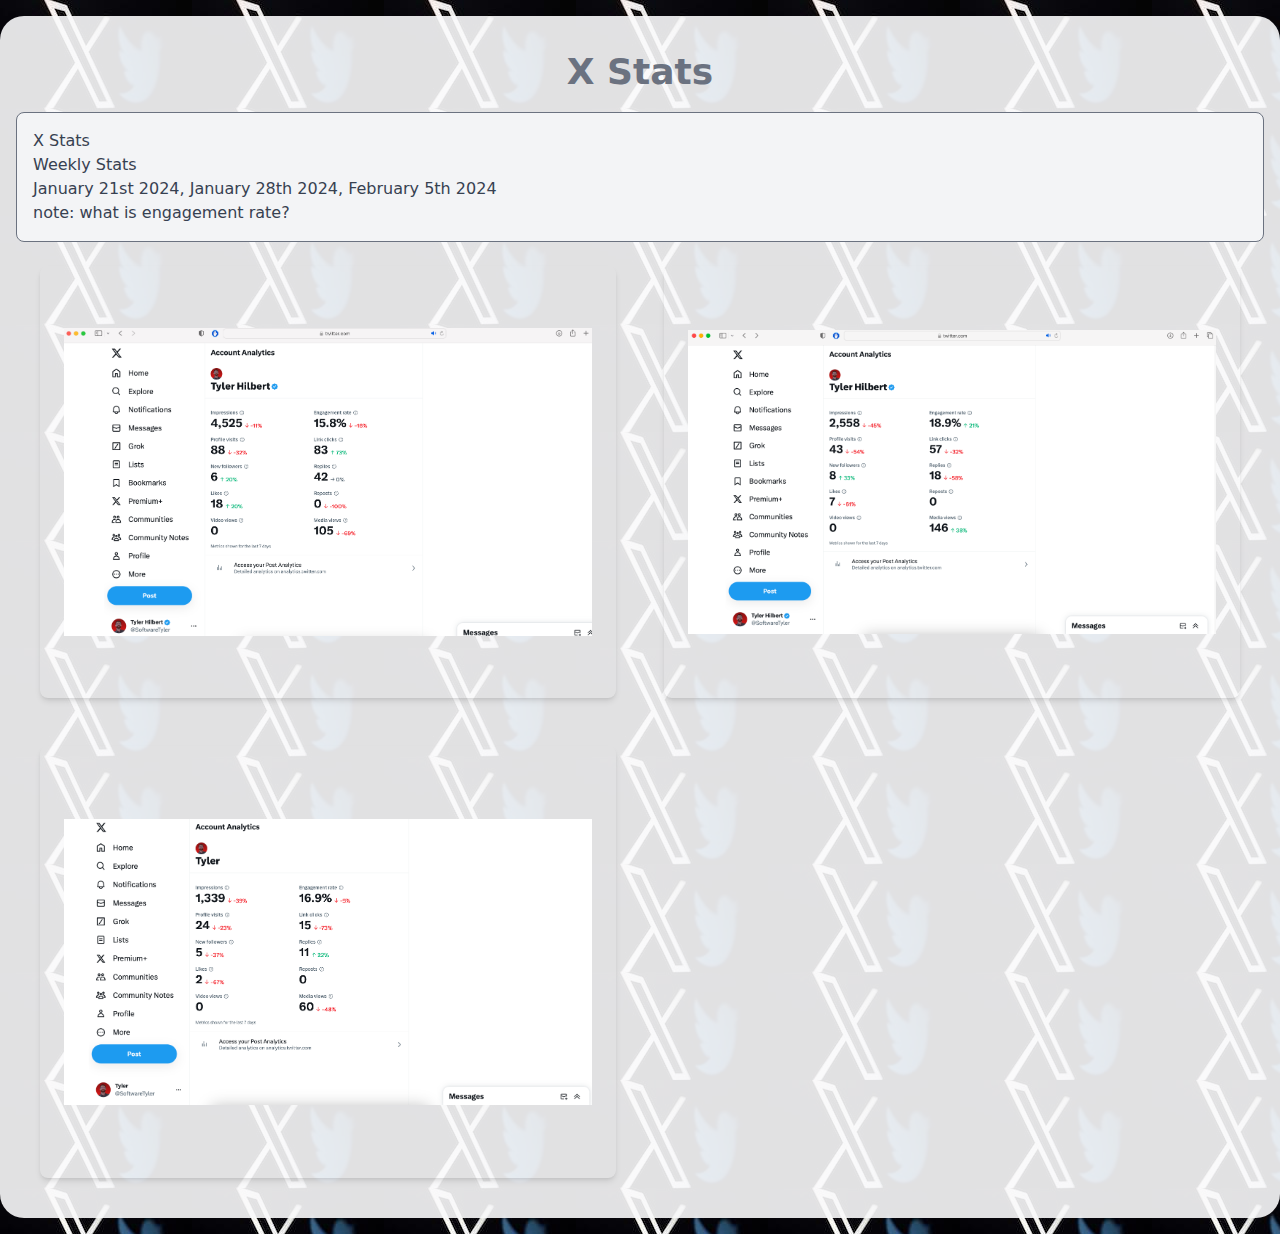
==== commit b20e4ee7: "Feb 5 data" ====
--- a/index.html
+++ b/index.html
@@ -34,7 +34,7 @@
         <div class="bg-gray-100 border border-gray-500 text-gray-700 p-4 rounded-lg">
             <p >X Stats</p>
             <p>Weekly Stats</p>
-            <p>January 21st / 28th, 2024</p>
+            <p>January 21st 2024, January 28th 2024, February 5th 2024</p>
             <p>note: what is engagement rate?</p>
         </div>
         
@@ -48,6 +48,10 @@
             <div class="animate-gray-sun rounded-lg shadow-md p-6 m-6">
                 <img src="Screenshot 2024-01-28 at 3.25.33 PM.png" class="mx-auto w-auto h-96 object-scale-down rounded">
             </div>
+
+            <div class="animate-gray-sun rounded-lg shadow-md p-6 m-6">
+                <img src="Screenshot 2024-02-05 at 5.44.58 PM.png" class="mx-auto w-auto h-96 object-scale-down rounded">
+            </div>
         </div>
     </div>
 </body>
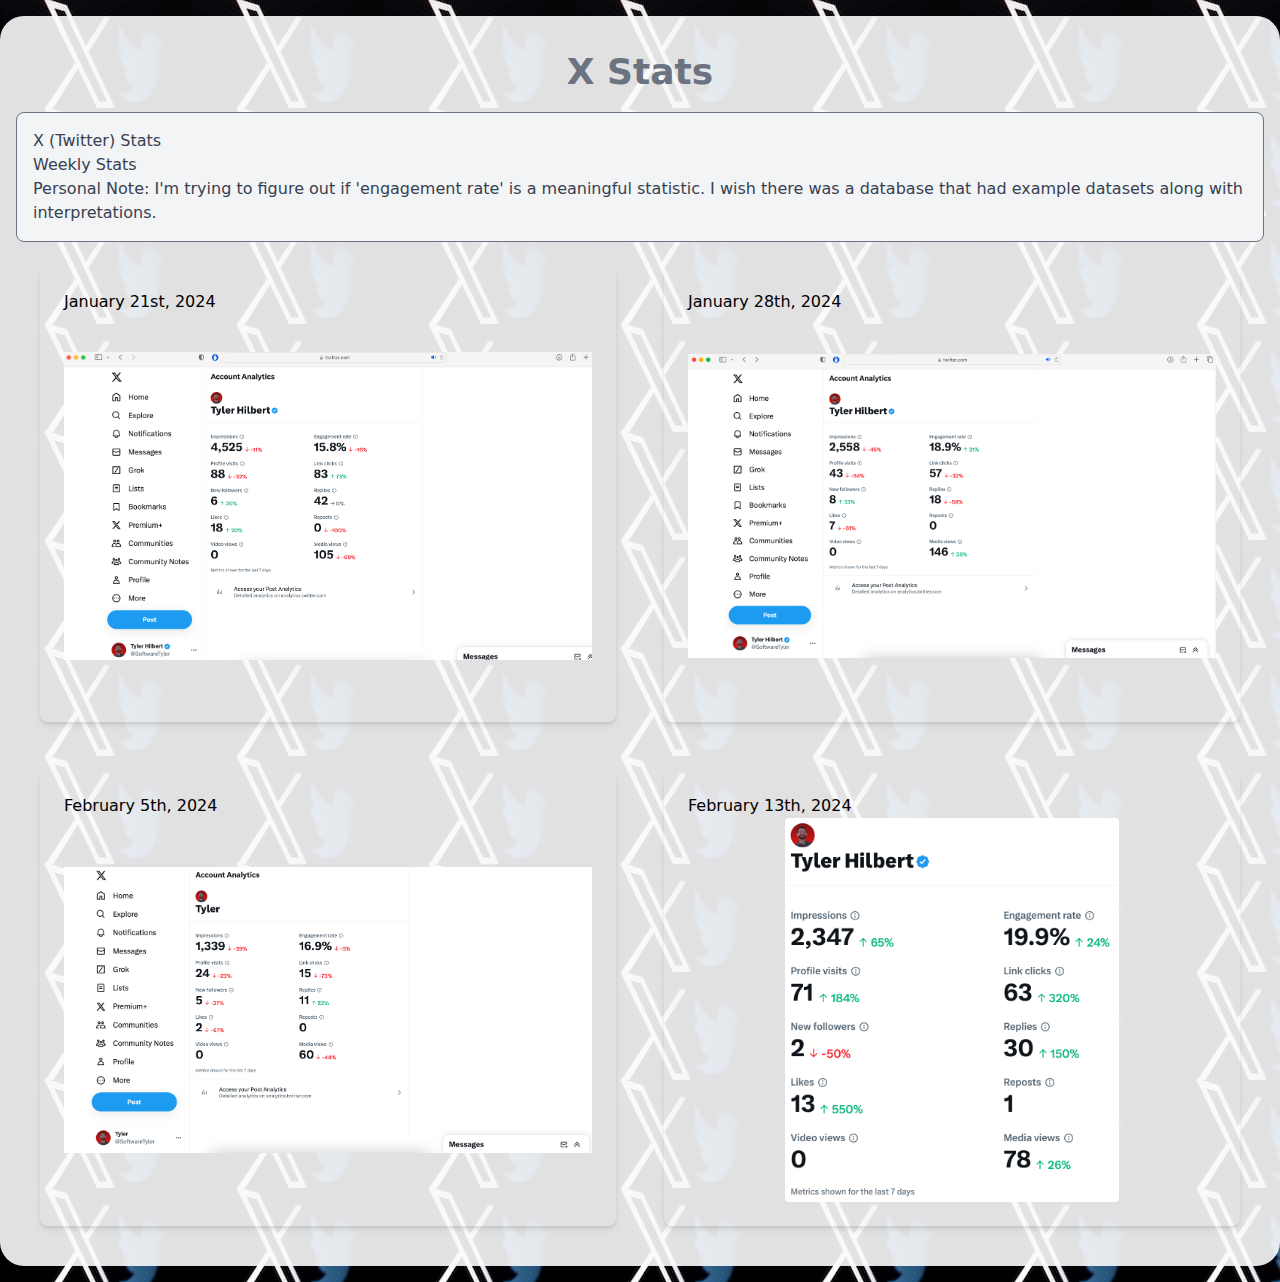
==== commit 785b3e81: "Updated data + mild UI changes + updated Personal Note" ====
--- a/index.html
+++ b/index.html
@@ -7,7 +7,6 @@
     <!-- Tailwind  -->
     <link href="output.css" rel="stylesheet">
 
-    <!-- Google tag (gtag.js) -->
     <!-- Google tag (gtag.js) -->
     <script async src="https://www.googletagmanager.com/gtag/js?id=G-09R49XR6VN"></script>
     <script>
@@ -32,25 +31,32 @@
 
         <!-- Collection Info -->
         <div class="bg-gray-100 border border-gray-500 text-gray-700 p-4 rounded-lg">
-            <p >X Stats</p>
+            <p >X (Twitter) Stats</p>
             <p>Weekly Stats</p>
-            <p>January 21st 2024, January 28th 2024, February 5th 2024</p>
-            <p>note: what is engagement rate?</p>
+            <p>Personal Note: I'm trying to figure out if 'engagement rate' is a meaningful statistic. I wish there was a database that had example datasets along with interpretations.</p>
         </div>
         
 
         <!-- Data -->
         <div class="grid md:grid-cols-2">
             <div class="animate-gray-sun rounded-lg shadow-md p-6 m-6">
+                January 21st, 2024
                 <img src="Screenshot 2024-01-21 at 4.44.00 AM.png" class="mx-auto w-auto h-96 object-scale-down rounded">
             </div>
 
             <div class="animate-gray-sun rounded-lg shadow-md p-6 m-6">
+                January 28th, 2024
                 <img src="Screenshot 2024-01-28 at 3.25.33 PM.png" class="mx-auto w-auto h-96 object-scale-down rounded">
             </div>
 
             <div class="animate-gray-sun rounded-lg shadow-md p-6 m-6">
+                February 5th, 2024
                 <img src="Screenshot 2024-02-05 at 5.44.58 PM.png" class="mx-auto w-auto h-96 object-scale-down rounded">
+            </div>
+
+            <div class="animate-gray-sun rounded-lg shadow-md p-6 m-6">
+                February 13th, 2024
+                <img src="Screenshot 2024-02-13 at 10.04.47 AM.png" class="mx-auto w-auto h-96 object-scale-down rounded">
             </div>
         </div>
     </div>
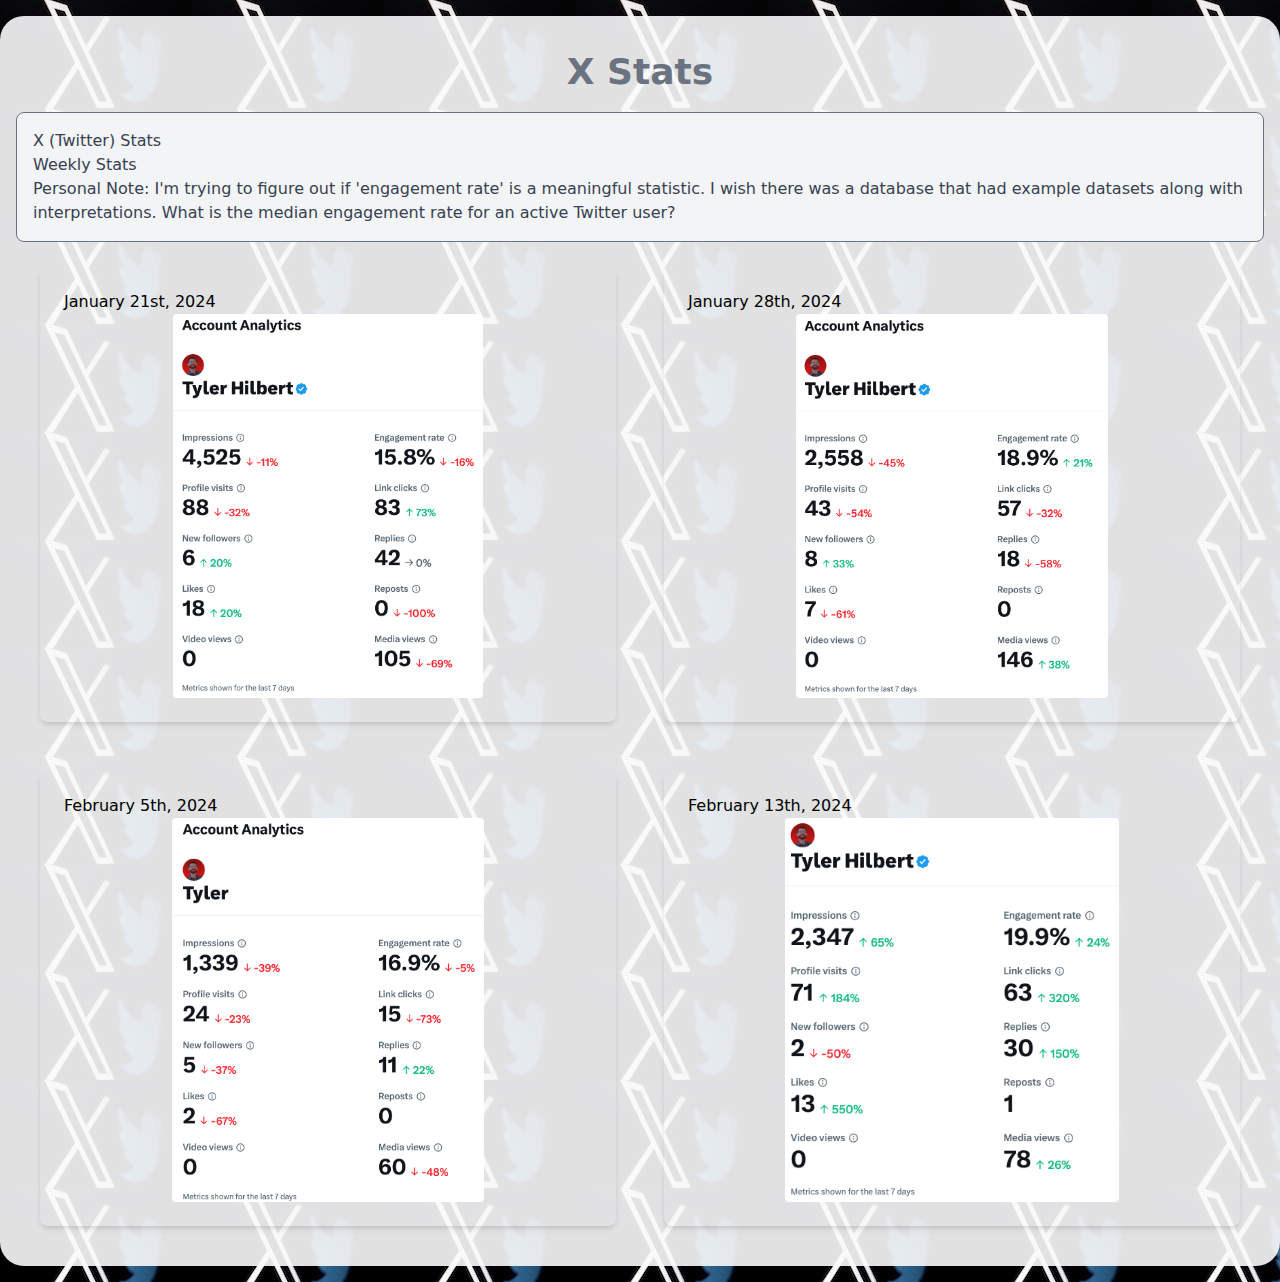
==== commit e8081962: "What is the median engagement rate for an active Twitter user?" ====
--- a/index.html
+++ b/index.html
@@ -33,7 +33,7 @@
         <div class="bg-gray-100 border border-gray-500 text-gray-700 p-4 rounded-lg">
             <p >X (Twitter) Stats</p>
             <p>Weekly Stats</p>
-            <p>Personal Note: I'm trying to figure out if 'engagement rate' is a meaningful statistic. I wish there was a database that had example datasets along with interpretations.</p>
+            <p>Personal Note: I'm trying to figure out if 'engagement rate' is a meaningful statistic. I wish there was a database that had example datasets along with interpretations. What is the median engagement rate for an active Twitter user?</p>
         </div>
         
 
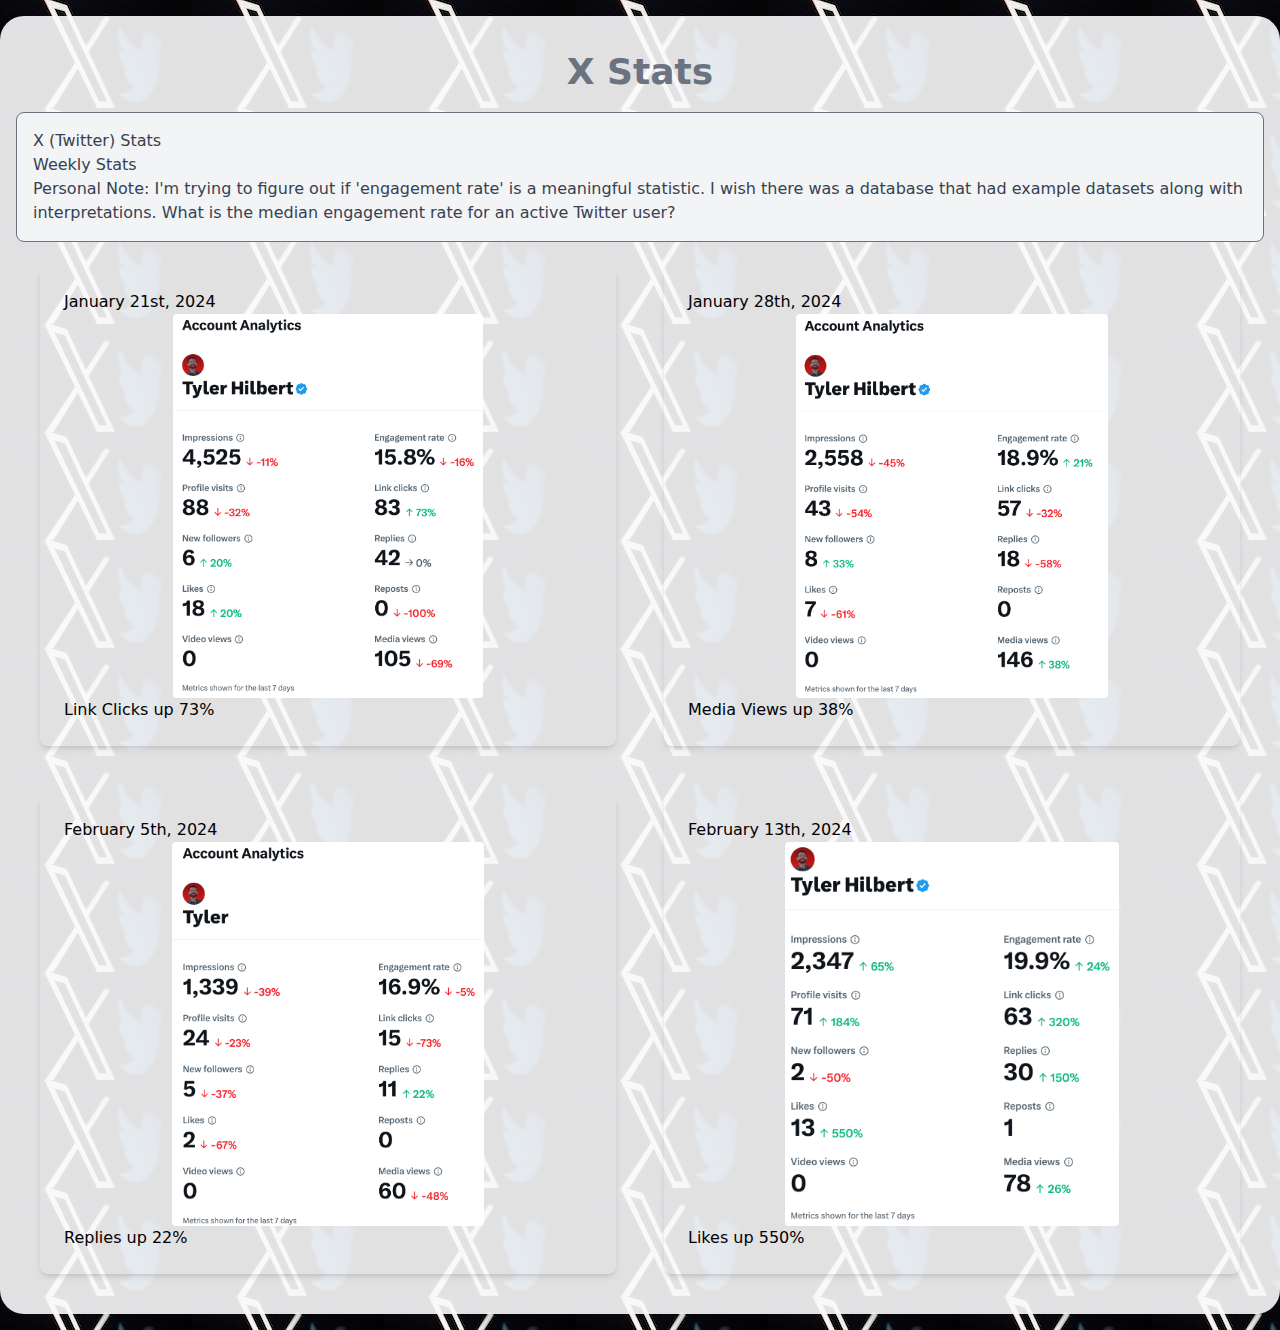
==== commit df150fd5: "Fastest growing metric" ====
--- a/index.html
+++ b/index.html
@@ -42,21 +42,25 @@
             <div class="animate-gray-sun rounded-lg shadow-md p-6 m-6">
                 January 21st, 2024
                 <img src="Screenshot 2024-01-21 at 4.44.00 AM.png" class="mx-auto w-auto h-96 object-scale-down rounded">
+                Link Clicks up 73%
             </div>
 
             <div class="animate-gray-sun rounded-lg shadow-md p-6 m-6">
                 January 28th, 2024
                 <img src="Screenshot 2024-01-28 at 3.25.33 PM.png" class="mx-auto w-auto h-96 object-scale-down rounded">
+                Media Views up 38%
             </div>
 
             <div class="animate-gray-sun rounded-lg shadow-md p-6 m-6">
                 February 5th, 2024
                 <img src="Screenshot 2024-02-05 at 5.44.58 PM.png" class="mx-auto w-auto h-96 object-scale-down rounded">
+                Replies up 22%
             </div>
 
             <div class="animate-gray-sun rounded-lg shadow-md p-6 m-6">
                 February 13th, 2024
                 <img src="Screenshot 2024-02-13 at 10.04.47 AM.png" class="mx-auto w-auto h-96 object-scale-down rounded">
+                Likes up 550%
             </div>
         </div>
     </div>
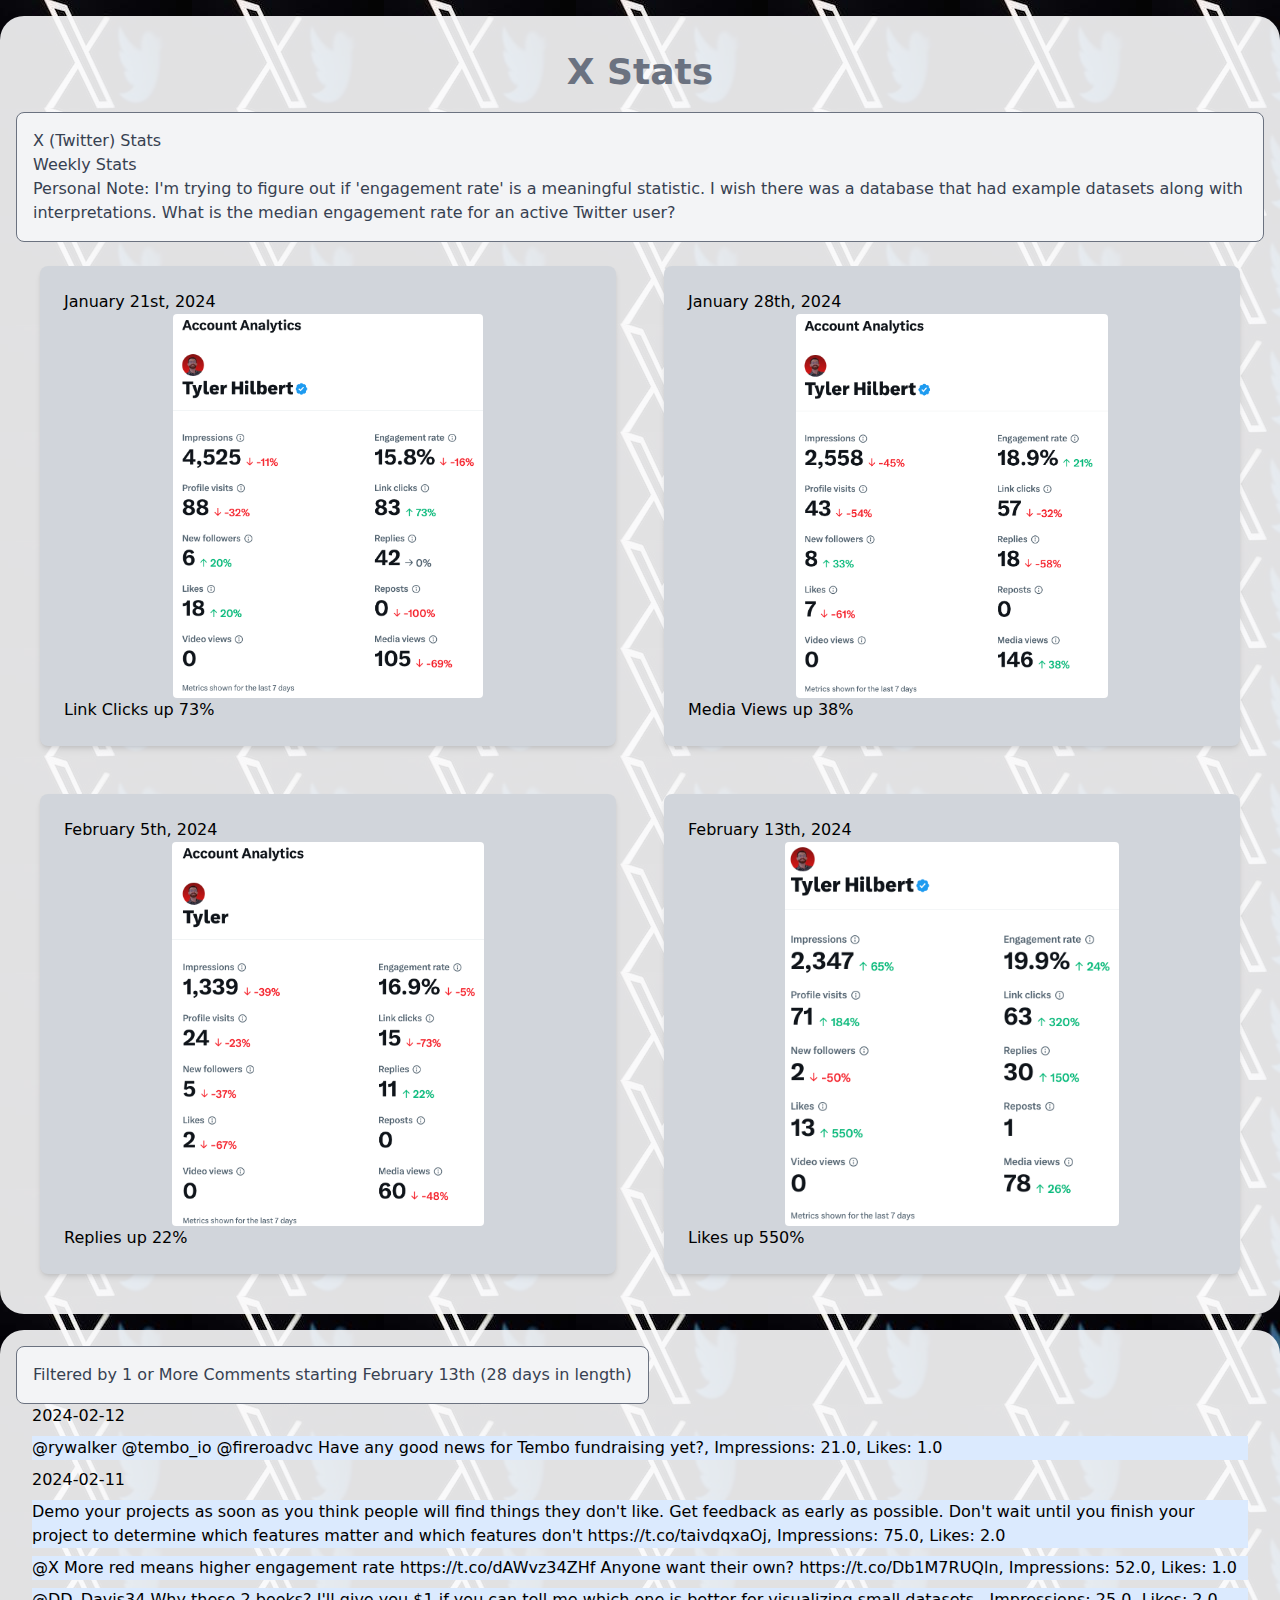
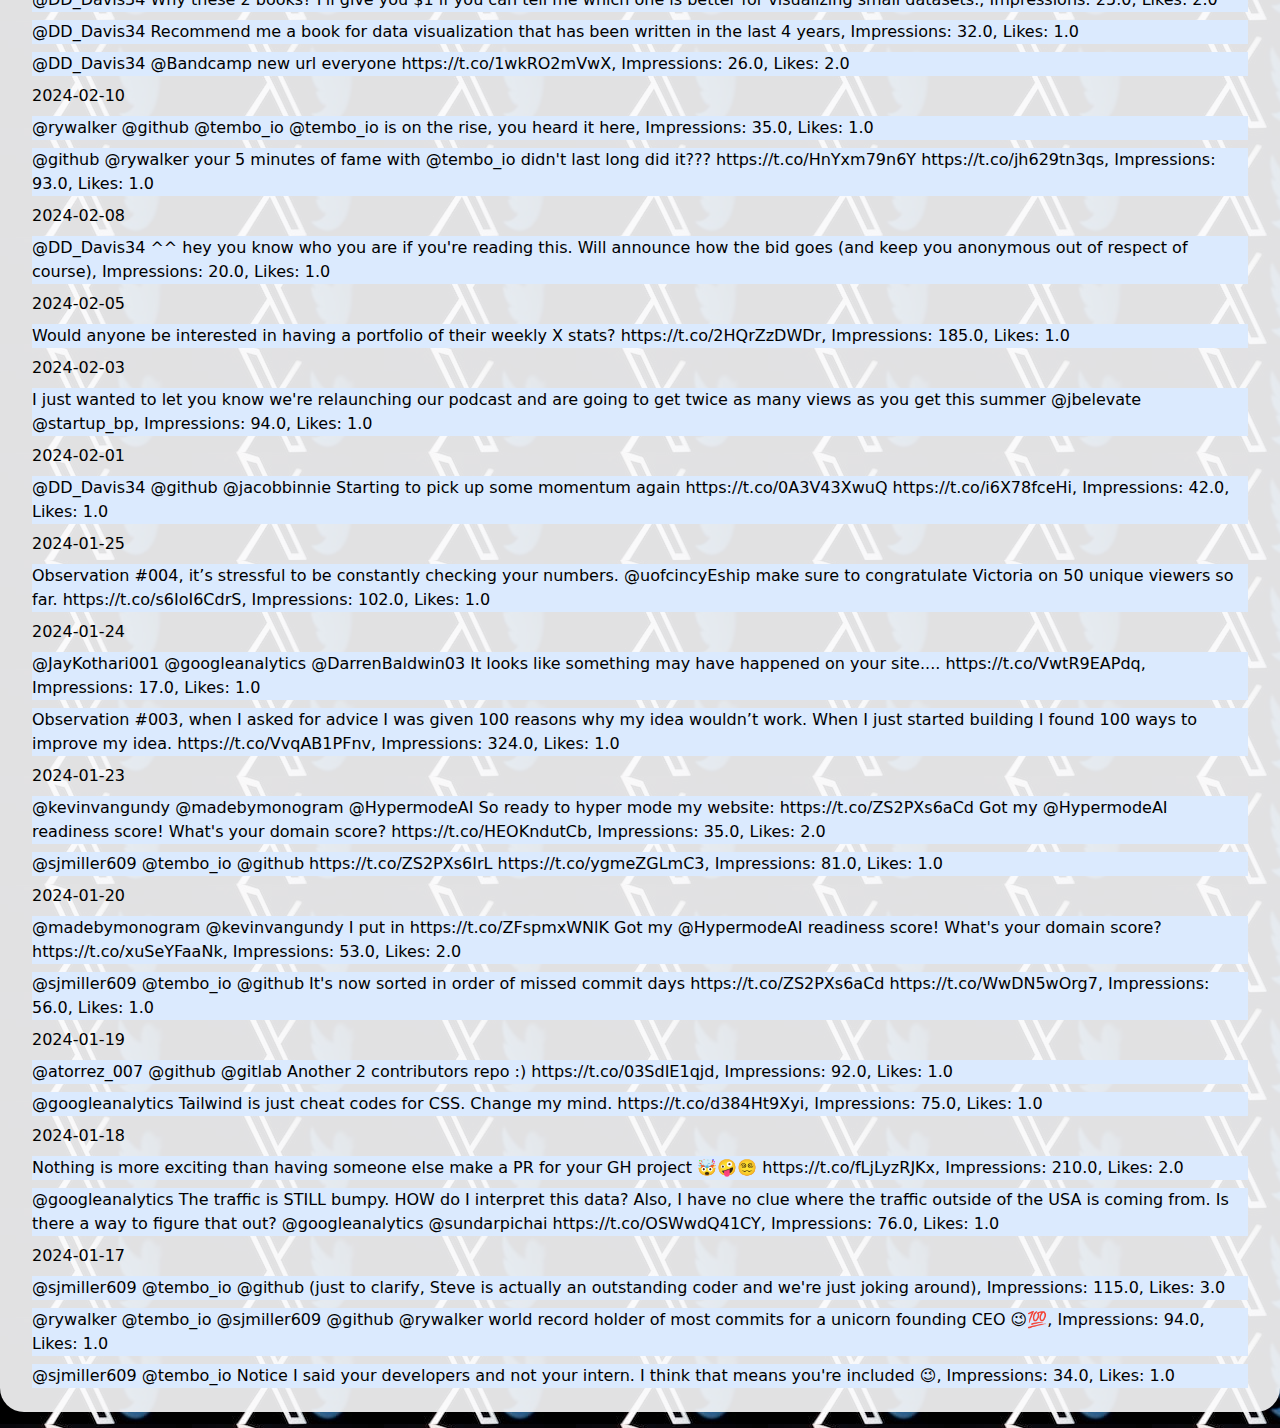
==== commit 81147a12: "Likes data + UI changes" ====
--- a/index.html
+++ b/index.html
@@ -31,7 +31,7 @@
 
         <!-- Collection Info -->
         <div class="bg-gray-100 border border-gray-500 text-gray-700 p-4 rounded-lg">
-            <p >X (Twitter) Stats</p>
+            <p>X (Twitter) Stats</p>
             <p>Weekly Stats</p>
             <p>Personal Note: I'm trying to figure out if 'engagement rate' is a meaningful statistic. I wish there was a database that had example datasets along with interpretations. What is the median engagement rate for an active Twitter user?</p>
         </div>
@@ -39,30 +39,107 @@
 
         <!-- Data -->
         <div class="grid md:grid-cols-2">
-            <div class="animate-gray-sun rounded-lg shadow-md p-6 m-6">
+            <div class="bg-gray-300 rounded-lg shadow-md p-6 m-6">
                 January 21st, 2024
                 <img src="Screenshot 2024-01-21 at 4.44.00 AM.png" class="mx-auto w-auto h-96 object-scale-down rounded">
                 Link Clicks up 73%
             </div>
 
-            <div class="animate-gray-sun rounded-lg shadow-md p-6 m-6">
+            <div class="bg-gray-300 rounded-lg shadow-md p-6 m-6">
                 January 28th, 2024
                 <img src="Screenshot 2024-01-28 at 3.25.33 PM.png" class="mx-auto w-auto h-96 object-scale-down rounded">
                 Media Views up 38%
             </div>
 
-            <div class="animate-gray-sun rounded-lg shadow-md p-6 m-6">
+            <div class="bg-gray-300 rounded-lg shadow-md p-6 m-6">
                 February 5th, 2024
                 <img src="Screenshot 2024-02-05 at 5.44.58 PM.png" class="mx-auto w-auto h-96 object-scale-down rounded">
                 Replies up 22%
             </div>
 
-            <div class="animate-gray-sun rounded-lg shadow-md p-6 m-6">
+            <div class="bg-gray-300 rounded-lg shadow-md p-6 m-6">
                 February 13th, 2024
                 <img src="Screenshot 2024-02-13 at 10.04.47 AM.png" class="mx-auto w-auto h-96 object-scale-down rounded">
                 Likes up 550%
             </div>
         </div>
     </div>
+
+
+<!-- Likes (inserted generated code)-->
+<div class="bg-gray-50 bg-opacity-90 rounded-3xl container mx-auto px-4 my-4 py-4">
+            <!-- Collection Info -->
+            <div class="bg-gray-100 border border-gray-500 text-gray-700 p-4 rounded-lg inline-block">
+                <p>Filtered by 1 or More Comments starting February 13th (28 days in length)</p>
+            </div>
+<div class="container mx-auto px-4">
+<p> 2024-02-12 </p>
+<p class='my-2 bg-blue-100'>@rywalker @tembo_io @fireroadvc Have any good news for Tembo fundraising yet?, Impressions: 21.0, Likes: 1.0</p>
+<p> 2024-02-11 </p>
+<p class='my-2 bg-blue-100'>Demo your projects as soon as you think people will find things they don't like. Get feedback as early as possible. Don't wait until you finish your project to determine which features matter and which features don't https://t.co/taivdqxaOj, Impressions: 75.0, Likes: 2.0</p>
+<p class='my-2 bg-blue-100'>@X More red means higher engagement rate
+https://t.co/dAWvz34ZHf
+
+Anyone want their own? https://t.co/Db1M7RUQln, Impressions: 52.0, Likes: 1.0</p>
+<p class='my-2 bg-blue-100'>@DD_Davis34 Why these 2 books? I'll give you $1 if you can tell me which one is better for visualizing small datasets., Impressions: 25.0, Likes: 2.0</p>
+<p class='my-2 bg-blue-100'>@DD_Davis34 Recommend me a book for data visualization that has been written in the last 4 years, Impressions: 32.0, Likes: 1.0</p>
+<p class='my-2 bg-blue-100'>@DD_Davis34 @Bandcamp new url everyone https://t.co/1wkRO2mVwX, Impressions: 26.0, Likes: 2.0</p>
+<p> 2024-02-10 </p>
+<p class='my-2 bg-blue-100'>@rywalker @github @tembo_io @tembo_io is on the rise, you heard it here, Impressions: 35.0, Likes: 1.0</p>
+<p class='my-2 bg-blue-100'>@github @rywalker your 5 minutes of fame with @tembo_io didn't last long did it???
+
+https://t.co/HnYxm79n6Y https://t.co/jh629tn3qs, Impressions: 93.0, Likes: 1.0</p>
+<p> 2024-02-08 </p>
+<p class='my-2 bg-blue-100'>@DD_Davis34 ^^ hey you know who you are if you're reading this. Will announce how the bid goes (and keep you anonymous out of respect of course), Impressions: 20.0, Likes: 1.0</p>
+<p> 2024-02-05 </p>
+<p class='my-2 bg-blue-100'>Would anyone be interested in having a portfolio of their weekly X stats? https://t.co/2HQrZzDWDr, Impressions: 185.0, Likes: 1.0</p>
+<p> 2024-02-03 </p>
+<p class='my-2 bg-blue-100'>I just wanted to let you know we're relaunching our podcast and are going to get twice as many views as you get this summer @jbelevate @startup_bp, Impressions: 94.0, Likes: 1.0</p>
+<p> 2024-02-01 </p>
+<p class='my-2 bg-blue-100'>@DD_Davis34 @github @jacobbinnie Starting to pick up some momentum again
+https://t.co/0A3V43XwuQ https://t.co/i6X78fceHi, Impressions: 42.0, Likes: 1.0</p>
+<p> 2024-01-25 </p>
+<p class='my-2 bg-blue-100'>Observation #004, it’s stressful to be constantly checking your numbers.
+
+@uofcincyEship make sure to congratulate Victoria on 50 unique viewers so far. https://t.co/s6IoI6CdrS, Impressions: 102.0, Likes: 1.0</p>
+<p> 2024-01-24 </p>
+<p class='my-2 bg-blue-100'>@JayKothari001 @googleanalytics @DarrenBaldwin03 It looks like something may have happened on your site.... https://t.co/VwtR9EAPdq, Impressions: 17.0, Likes: 1.0</p>
+<p class='my-2 bg-blue-100'>Observation #003, when I asked for advice I was given 100 reasons why my idea wouldn’t work. When I just started building I found 100 ways to improve my idea. https://t.co/VvqAB1PFnv, Impressions: 324.0, Likes: 1.0</p>
+<p> 2024-01-23 </p>
+<p class='my-2 bg-blue-100'>@kevinvangundy @madebymonogram @HypermodeAI So ready to hyper mode my website:
+https://t.co/ZS2PXs6aCd
+
+Got my @HypermodeAI readiness score!
+
+What's your domain score?
+
+https://t.co/HEOKndutCb, Impressions: 35.0, Likes: 2.0</p>
+<p class='my-2 bg-blue-100'>@sjmiller609 @tembo_io @github https://t.co/ZS2PXs6IrL https://t.co/ygmeZGLmC3, Impressions: 81.0, Likes: 1.0</p>
+<p> 2024-01-20 </p>
+<p class='my-2 bg-blue-100'>@madebymonogram @kevinvangundy
+
+I put in https://t.co/ZFspmxWNlK
+
+Got my @HypermodeAI readiness score!
+
+What's your domain score?
+
+https://t.co/xuSeYFaaNk, Impressions: 53.0, Likes: 2.0</p>
+<p class='my-2 bg-blue-100'>@sjmiller609 @tembo_io @github It's now sorted in order of missed commit days
+https://t.co/ZS2PXs6aCd https://t.co/WwDN5wOrg7, Impressions: 56.0, Likes: 1.0</p>
+<p> 2024-01-19 </p>
+<p class='my-2 bg-blue-100'>@atorrez_007 @github @gitlab Another 2 contributors repo :) https://t.co/03SdIE1qjd, Impressions: 92.0, Likes: 1.0</p>
+<p class='my-2 bg-blue-100'>@googleanalytics Tailwind is just cheat codes for CSS. Change my mind. https://t.co/d384Ht9Xyi, Impressions: 75.0, Likes: 1.0</p>
+<p> 2024-01-18 </p>
+<p class='my-2 bg-blue-100'>Nothing is more exciting than having someone else make a PR for your GH project 🤯🤪😵‍💫 https://t.co/fLjLyzRJKx, Impressions: 210.0, Likes: 2.0</p>
+<p class='my-2 bg-blue-100'>@googleanalytics The traffic is STILL bumpy. HOW do I interpret this data? Also, I have no clue where the traffic outside of the USA is coming from. Is there a way to figure that out? @googleanalytics @sundarpichai https://t.co/OSWwdQ41CY, Impressions: 76.0, Likes: 1.0</p>
+<p> 2024-01-17 </p>
+<p class='my-2 bg-blue-100'>@sjmiller609 @tembo_io @github (just to clarify, Steve is actually an outstanding coder and we're just joking around), Impressions: 115.0, Likes: 3.0</p>
+<p class='my-2 bg-blue-100'>@rywalker @tembo_io @sjmiller609 @github @rywalker world record holder of most commits for a unicorn founding CEO 😉💯, Impressions: 94.0, Likes: 1.0</p>
+<p class='my-2 bg-blue-100'>@sjmiller609 @tembo_io Notice I said your developers and not your intern. I think that means you're included 😉, Impressions: 34.0, Likes: 1.0</p>
+</div>
+</div>
+
+
 </body>
 </html>
--- a/output.css
+++ b/output.css
@@ -46,7 +46,7 @@
   -o-tab-size: 4;
      tab-size: 4;
   /* 3 */
-  font-family: Inter, ui-sans-serif, system-ui;
+  font-family: ui-sans-serif, system-ui, sans-serif, "Apple Color Emoji", "Segoe UI Emoji", "Segoe UI Symbol", "Noto Color Emoji";
   /* 4 */
   font-feature-settings: normal;
   /* 5 */
@@ -587,6 +587,11 @@
   margin-right: auto;
 }
 
+.my-2 {
+  margin-top: 0.5rem;
+  margin-bottom: 0.5rem;
+}
+
 .my-4 {
   margin-top: 1rem;
   margin-bottom: 1rem;
@@ -597,6 +602,10 @@
   margin-bottom: 1.25rem;
 }
 
+.inline-block {
+  display: inline-block;
+}
+
 .grid {
   display: grid;
 }
@@ -607,466 +616,6 @@
 
 .w-auto {
   width: auto;
-}
-
-.transform {
-  transform: translate(var(--tw-translate-x), var(--tw-translate-y)) rotate(var(--tw-rotate)) skewX(var(--tw-skew-x)) skewY(var(--tw-skew-y)) scaleX(var(--tw-scale-x)) scaleY(var(--tw-scale-y));
-}
-
-@keyframes amethyst-midnight {
-  0% {
-    background: radial-gradient(100% 225% at 0 100%, #3a006b 0, #6c0098 100%), linear-gradient(-100deg, #9c00ff 70%, #7500c4 100%), linear-gradient(200deg, #4c4c4c 0, #9300ff 100%), linear-gradient(-3deg, #6c0098 0, #3a006b 50%);
-    background-size: 100% 100%;
-    background-position: 0% 60%;
-    background-blend-mode: color-dodge, color-burn, color-burn, normal;
-  }
-
-  20% {
-    background: radial-gradient(100% 225% at 0 100%, #3a006b 0, #6c0098 100%), linear-gradient(-100deg, #9c00ff 70%, #7500c4 100%), linear-gradient(200deg, #4c4c4c 0, #9300ff 100%), linear-gradient(-3deg, #6c0098 0, #3a006b 50%);
-    background-size: 105% 105%;
-    background-position: 10% 50%;
-    background-blend-mode: color-dodge, color-burn, color-burn, normal;
-  }
-
-  40% {
-    background: radial-gradient(100% 225% at 0 100%, #3a006b 0, #6c0098 100%), linear-gradient(-100deg, #9c00ff 70%, #7500c4 100%), linear-gradient(200deg, #4c4c4c 0, #9300ff 100%), linear-gradient(-3deg, #6c0098 0, #3a006b 50%);
-    background-size: 110% 300%;
-    background-position: 20% 40%;
-    background-blend-mode: color-dodge, color-burn, color-burn, normal;
-  }
-
-  60% {
-    background: radial-gradient(100% 225% at 0 100%, #3a006b 0, #6c0098 100%), linear-gradient(-100deg, #9c00ff 70%, #7500c4 100%), linear-gradient(200deg, #4c4c4c 0, #9300ff 100%), linear-gradient(-3deg, #6c0098 0, #3a006b 50%);
-    background-size: 115% 115%;
-    background-position: 30% 30%;
-    background-blend-mode: color-dodge, color-burn, color-burn, normal;
-  }
-
-  80% {
-    background: radial-gradient(100% 225% at 0 100%, #3a006b 0, #6c0098 100%), linear-gradient(-100deg, #9c00ff 70%, #7500c4 100%), linear-gradient(200deg, #4c4c4c 0, #9300ff 100%), linear-gradient(-3deg, #6c0098 0, #3a006b 50%);
-    background-size: 250% 120%;
-    background-position: 40% 20%;
-    background-blend-mode: color-dodge, color-burn, color-burn, normal;
-  }
-
-  100% {
-    background: radial-gradient(100% 225% at 0 100%, #3a006b 0, #6c0098 100%), linear-gradient(-100deg, #9c00ff 70%, #7500c4 100%), linear-gradient(200deg, #4c4c4c 0, #9300ff 100%), linear-gradient(-3deg, #6c0098 0, #3a006b 50%);
-    background-size: 100% 100%;
-    background-position: 0% 60%;
-    background-blend-mode: color-dodge, color-burn, color-burn, normal;
-  }
-}
-
-.animate-amethyst-midnight {
-  animation: amethyst-midnight 10s ease infinite;
-}
-
-@keyframes blue-galaxy {
-  0% {
-    background: radial-gradient(100% 225% at 0 100%, #50009a 0, #001aff 100%), linear-gradient(100deg, #fb00a5 50%, #6900cb 100%), linear-gradient(200deg, #8dada4 0, #12de81 100%), linear-gradient(-3deg, #1dadfe 0, #50009a 50%);
-    background-size: 100% 100%;
-    background-position: 0% 100%;
-    background-blend-mode: color-dodge, color-burn, color-burn, normal;
-  }
-
-  20% {
-    background: radial-gradient(100% 225% at 0 100%, #50009a 0, #001aff 100%), linear-gradient(100deg, #fb00a5 50%, #6900cb 100%), linear-gradient(200deg, #8dada4 0, #12de81 100%), linear-gradient(-3deg, #1dadfe 0, #50009a 50%);
-    background-size: 105% 105%;
-    background-position: 10% 100%;
-    background-blend-mode: color-dodge, color-burn, color-burn, normal;
-  }
-
-  40% {
-    background: radial-gradient(100% 225% at 0 100%, #50009a 0, #001aff 100%), linear-gradient(100deg, #fb00a5 50%, #6900cb 100%), linear-gradient(200deg, #8dada4 0, #12de81 100%), linear-gradient(-3deg, #1dadfe 0, #50009a 50%);
-    background-size: 110% 300%;
-    background-position: 20% 80%;
-    background-blend-mode: color-dodge, color-burn, color-burn, normal;
-  }
-
-  60% {
-    background: radial-gradient(100% 225% at 0 100%, #50009a 0, #001aff 100%), linear-gradient(100deg, #fb00a5 50%, #6900cb 100%), linear-gradient(200deg, #8dada4 0, #12de81 100%), linear-gradient(-3deg, #1dadfe 0, #50009a 50%);
-    background-size: 115% 115%;
-    background-position: 30% 70%;
-    background-blend-mode: color-dodge, color-burn, color-burn, normal;
-  }
-
-  80% {
-    background: radial-gradient(100% 225% at 0 100%, #50009a 0, #001aff 100%), linear-gradient(100deg, #fb00a5 50%, #6900cb 100%), linear-gradient(200deg, #8dada4 0, #12de81 100%), linear-gradient(-3deg, #1dadfe 0, #50009a 50%);
-    background-size: 250% 120%;
-    background-position: 40% 60%;
-    background-blend-mode: color-dodge, color-burn, color-burn, normal;
-  }
-
-  100% {
-    background: radial-gradient(100% 225% at 0 100%, #50009a 0, #001aff 100%), linear-gradient(100deg, #fb00a5 50%, #6900cb 100%), linear-gradient(200deg, #8dada4 0, #12de81 100%), linear-gradient(-3deg, #1dadfe 0, #50009a 50%);
-    background-size: 100% 100%;
-    background-position: 0% 100%;
-    background-blend-mode: color-dodge, color-burn, color-burn, normal;
-  }
-}
-
-.animate-blue-galaxy {
-  animation: blue-galaxy 10s ease infinite;
-}
-
-@keyframes cosmic-wave {
-  0% {
-    background: radial-gradient(100% 225% at 0 100%, #0039A6 0, #005EB8 100%), linear-gradient(-45deg, #007BFF 70%, #005EB8 100%), linear-gradient(135deg, #004785 0, #0039A6 100%), linear-gradient(60deg, #005EB8 0, #0039A6 50%);
-    background-size: 100% 100%;
-    background-position: 0% 60%;
-    background-blend-mode: color-dodge, color-burn, color-burn, normal;
-  }
-
-  20% {
-    background: radial-gradient(100% 225% at 0 100%, #0039A6 0, #005EB8 100%), linear-gradient(-45deg, #007BFF 70%, #005EB8 100%), linear-gradient(135deg, #004785 0, #0039A6 100%), linear-gradient(60deg, #005EB8 0, #0039A6 50%);
-    background-size: 105% 105%;
-    background-position: 10% 50%;
-    background-blend-mode: color-dodge, color-burn, color-burn, normal;
-  }
-
-  40% {
-    background: radial-gradient(100% 225% at 0 100%, #0039A6 0, #005EB8 100%), linear-gradient(-45deg, #007BFF 70%, #005EB8 100%), linear-gradient(135deg, #004785 0, #0039A6 100%), linear-gradient(60deg, #005EB8 0, #0039A6 50%);
-    background-size: 110% 300%;
-    background-position: 20% 40%;
-    background-blend-mode: color-dodge, color-burn, color-burn, normal;
-  }
-
-  60% {
-    background: radial-gradient(100% 225% at 0 100%, #0039A6 0, #005EB8 100%), linear-gradient(-45deg, #007BFF 70%, #005EB8 100%), linear-gradient(135deg, #004785 0, #0039A6 100%), linear-gradient(60deg, #005EB8 0, #0039A6 50%);
-    background-size: 115% 115%;
-    background-position: 30% 30%;
-    background-blend-mode: color-dodge, color-burn, color-burn, normal;
-  }
-
-  80% {
-    background: radial-gradient(100% 225% at 0 100%, #0039A6 0, #005EB8 100%), linear-gradient(-45deg, #007BFF 70%, #005EB8 100%), linear-gradient(135deg, #004785 0, #0039A6 100%), linear-gradient(60deg, #005EB8 0, #0039A6 50%);
-    background-size: 250% 120%;
-    background-position: 40% 20%;
-    background-blend-mode: color-dodge, color-burn, color-burn, normal;
-  }
-
-  100% {
-    background: radial-gradient(100% 225% at 0 100%, #0039A6 0, #005EB8 100%), linear-gradient(-45deg, #007BFF 70%, #005EB8 100%), linear-gradient(135deg, #004785 0, #0039A6 100%), linear-gradient(60deg, #005EB8 0, #0039A6 50%);
-    background-size: 100% 100%;
-    background-position: 0% 60%;
-    background-blend-mode: color-dodge, color-burn, color-burn, normal;
-  }
-}
-
-.animate-cosmic-wave {
-  animation: cosmic-wave 5s ease infinite;
-}
-
-@keyframes glow-next-door {
-  0% {
-    background: radial-gradient(100% 225% at 0 100%, #62004F 0, #8C007B 100%), linear-gradient(-135deg, #BF00FF 70%, #9600C9 100%), linear-gradient(45deg, #4C4C4C 0, #BF00FF 100%), linear-gradient(-60deg, #8C007B 0, #62004F 50%);
-    background-size: 100% 100%;
-    background-position: 0% 60%;
-    background-blend-mode: color-dodge, color-burn, color-burn, normal;
-  }
-
-  20% {
-    background: radial-gradient(100% 225% at 0 100%, #62004F 0, #8C007B 100%), linear-gradient(-135deg, #BF00FF 70%, #9600C9 100%), linear-gradient(45deg, #4C4C4C 0, #BF00FF 100%), linear-gradient(-60deg, #8C007B 0, #62004F 50%);
-    background-size: 105% 105%;
-    background-position: 10% 50%;
-    background-blend-mode: color-dodge, color-burn, color-burn, normal;
-  }
-
-  40% {
-    background: radial-gradient(100% 225% at 0 100%, #62004F 0, #8C007B 100%), linear-gradient(-135deg, #BF00FF 70%, #9600C9 100%), linear-gradient(45deg, #4C4C4C 0, #BF00FF 100%), linear-gradient(-60deg, #8C007B 0, #62004F 50%);
-    background-size: 110% 300%;
-    background-position: 20% 40%;
-    background-blend-mode: color-dodge, color-burn, color-burn, normal;
-  }
-
-  60% {
-    background: radial-gradient(100% 225% at 0 100%, #62004F 0, #8C007B 100%), linear-gradient(-135deg, #BF00FF 70%, #9600C9 100%), linear-gradient(45deg, #4C4C4C 0, #BF00FF 100%), linear-gradient(-60deg, #8C007B 0, #62004F 50%);
-    background-size: 115% 115%;
-    background-position: 30% 30%;
-    background-blend-mode: color-dodge, color-burn, color-burn, normal;
-  }
-
-  80% {
-    background: radial-gradient(100% 225% at 0 100%, #62004F 0, #8C007B 100%), linear-gradient(-135deg, #BF00FF 70%, #9600C9 100%), linear-gradient(45deg, #4C4C4C 0, #BF00FF 100%), linear-gradient(-60deg, #8C007B 0, #62004F 50%);
-    background-size: 250% 120%;
-    background-position: 40% 20%;
-    background-blend-mode: color-dodge, color-burn, color-burn, normal;
-  }
-
-  100% {
-    background: radial-gradient(100% 225% at 0 100%, #62004F 0, #8C007B 100%), linear-gradient(-135deg, #BF00FF 70%, #9600C9 100%), linear-gradient(45deg, #4C4C4C 0, #BF00FF 100%), linear-gradient(-60deg, #8C007B 0, #62004F 50%);
-    background-size: 100% 100%;
-    background-position: 0% 60%;
-    background-blend-mode: color-dodge, color-burn, color-burn, normal;
-  }
-}
-
-.animate-glow-next-door {
-  animation: glow-next-door 5s ease infinite;
-}
-
-@keyframes golden-horizon {
-  0% {
-    background: linear-gradient(-45deg, #ffd400, #ffad00, #ff6e00, #ff2700);
-    background-size: 200% 200%;
-    background-position: 0% 100%;
-  }
-
-  50% {
-    background: linear-gradient(-90deg, #ffd400, #ffad00, #ff6e00, #ff2700);
-    background-size: 200% 200%;
-    background-position: 100% 0%;
-  }
-
-  100% {
-    background: linear-gradient(-45deg, #ffd400, #ffad00, #ff6e00, #ff2700);
-    background-size: 200% 200%;
-    background-position: 0% 100%;
-  }
-}
-
-.animate-golden-horizon {
-  animation: golden-horizon 5s ease infinite;
-}
-
-@keyframes gray-fluff {
-  0% {
-    background-size: 100% 100%;
-    background-position: left top;
-    background-image: linear-gradient(to bottom right, rgba(96, 96, 96, 0.8), rgba(0, 0, 0, 0.8));
-  }
-
-  50% {
-    background-size: 200% 200%;
-    background-position: right bottom;
-    background-image: linear-gradient(to bottom right, rgba(96, 96, 96, 0.8), rgba(0, 0, 0, 0.8));
-  }
-
-  100% {
-    background-size: 100% 100%;
-    background-position: left top;
-    background-image: linear-gradient(to bottom right, rgba(96, 96, 96, 0.8), rgba(0, 0, 0, 0.8));
-  }
-}
-
-.animate-gray-fluff {
-  animation: gray-fluff 5s ease infinite;
-}
-
-@keyframes gray-sun {
-  0% {
-    background-image: radial-gradient(circle at 50% 50%, #555555, #ffffff);
-    background-size: 100% 100%;
-  }
-
-  50% {
-    background-image: radial-gradient(circle at 60% 40%, #ffffff, #555555);
-    background-size: 110% 110%;
-  }
-
-  100% {
-    background-image: radial-gradient(circle at 50% 50%, #555555, #ffffff);
-    background-size: 100% 100%;
-  }
-}
-
-.animate-gray-sun {
-  animation: gray-sun 2s ease infinite;
-}
-
-@keyframes lavender-dream {
-  0% {
-    background: linear-gradient(-45deg, #a96dc5, #8f7fc7, #7091c8, #49a3c9);
-    background-size: 200% 200%;
-    background-position: 0% 100%;
-  }
-
-  50% {
-    background: linear-gradient(-90deg, #a96dc5, #8f7fc7, #7091c8, #49a3c9);
-    background-size: 200% 200%;
-    background-position: 100% 0%;
-  }
-
-  100% {
-    background: linear-gradient(-45deg, #a96dc5, #8f7fc7, #7091c8, #49a3c9);
-    background-size: 200% 200%;
-    background-position: 0% 100%;
-  }
-}
-
-.animate-lavender-dream {
-  animation: lavender-dream 5s ease infinite;
-}
-
-@keyframes morphing-rectangle {
-  0% {
-    border-radius: 0%;
-    transform: scale(1);
-    background-color: black;
-  }
-
-  50% {
-    border-radius: 20%;
-    transform: scale(0.75);
-    background-color: gray;
-  }
-
-  100% {
-    border-radius: 0%;
-    transform: scale(1);
-    background-color: black;
-  }
-}
-
-.animate-morphing-rectangle {
-  animation: morphing-rectangle 2s ease infinite;
-}
-
-@keyframes pastel-dream {
-  0% {
-    background: linear-gradient(45deg, #ffadc1, #ff9e80, #fcbf49, #a4e057, #64d2ff);
-    background-size: 200% 200%;
-    background-position: 0% 100%;
-    filter: blur(10px);
-  }
-
-  50% {
-    background: linear-gradient(90deg, #ffadc1, #ff9e80, #fcbf49, #a4e057, #64d2ff);
-    background-size: 200% 200%;
-    background-position: 100% 0%;
-    filter: blur(5px);
-  }
-
-  100% {
-    background: linear-gradient(45deg, #ffadc1, #ff9e80, #fcbf49, #a4e057, #64d2ff);
-    background-size: 200% 200%;
-    background-position: 0% 100%;
-    filter: blur(10px);
-  }
-}
-
-.animate-pastel-dream {
-  animation: pastel-dream 5s ease infinite;
-}
-
-@keyframes pink-blossom {
-  0% {
-    background: radial-gradient(100% 225% at 0 100%, #FFB6C1 0, #FF69B4 100%), linear-gradient(-100deg, #FFC0CB 70%, #FF1493 100%), linear-gradient(200deg, #FFC0CB 0, #FF69B4 100%), linear-gradient(-3deg, #FF69B4 0, #FFB6C1 50%);
-    background-size: 100% 100%;
-    background-position: 0% 60%;
-    background-blend-mode: color-dodge, color-burn, color-burn, normal;
-  }
-
-  20% {
-    background: radial-gradient(100% 225% at 0 100%, #FFB6C1 0, #FF69B4 100%), linear-gradient(-100deg, #FFC0CB 70%, #FF1493 100%), linear-gradient(200deg, #FFC0CB 0, #FF69B4 100%), linear-gradient(-3deg, #FF69B4 0, #FFB6C1 50%);
-    background-size: 105% 105%;
-    background-position: 10% 50%;
-    background-blend-mode: color-dodge, color-burn, color-burn, normal;
-  }
-
-  40% {
-    background: radial-gradient(100% 225% at 0 100%, #FFB6C1 0, #FF69B4 100%), linear-gradient(-100deg, #FFC0CB 70%, #FF1493 100%), linear-gradient(200deg, #FFC0CB 0, #FF69B4 100%), linear-gradient(-3deg, #FF69B4 0, #FFB6C1 50%);
-    background-size: 110% 300%;
-    background-position: 20% 40%;
-    background-blend-mode: color-dodge, color-burn, color-burn, normal;
-  }
-
-  60% {
-    background: radial-gradient(100% 225% at 0 100%, #FFB6C1 0, #FF69B4 100%), linear-gradient(-100deg, #FFC0CB 70%, #FF1493 100%), linear-gradient(200deg, #FFC0CB 0, #FF69B4 100%), linear-gradient(-3deg, #FF69B4 0, #FFB6C1 50%);
-    background-size: 115% 115%;
-    background-position: 30% 30%;
-    background-blend-mode: color-dodge, color-burn, color-burn, normal;
-  }
-
-  80% {
-    background: radial-gradient(100% 225% at 0 100%, #FFB6C1 0, #FF69B4 100%), linear-gradient(-100deg, #FFC0CB 70%, #FF1493 100%), linear-gradient(200deg, #FFC0CB 0, #FF69B4 100%), linear-gradient(-3deg, #FF69B4 0, #FFB6C1 50%);
-    background-size: 250% 120%;
-    background-position: 40% 20%;
-    background-blend-mode: color-dodge, color-burn, color-burn, normal;
-  }
-
-  100% {
-    background: radial-gradient(100% 225% at 0 100%, #FFB6C1 0, #FF69B4 100%), linear-gradient(-100deg, #FFC0CB 70%, #FF1493 100%), linear-gradient(200deg, #FFC0CB 0, #FF69B4 100%), linear-gradient(-3deg, #FF69B4 0, #FFB6C1 50%);
-    background-size: 100% 100%;
-    background-position: 0% 60%;
-    background-blend-mode: color-dodge, color-burn, color-burn, normal;
-  }
-}
-
-.animate-pink-blossom {
-  animation: pink-blossom 5s ease infinite;
-}
-
-@keyframes rose-blush {
-  0% {
-    background: linear-gradient(45deg, #ff446b, #ff7b6b, #ffad7b, #ffda8a);
-    background-size: 200% 200%;
-    background-position: 0% 100%;
-  }
-
-  50% {
-    background: linear-gradient(90deg, #ff446b, #ff7b6b, #ffad7b, #ffda8a);
-    background-size: 200% 200%;
-    background-position: 100% 0%;
-  }
-
-  100% {
-    background: linear-gradient(45deg, #ff446b, #ff7b6b, #ffad7b, #ffda8a);
-    background-size: 200% 200%;
-    background-position: 0% 100%;
-  }
-}
-
-.animate-rose-blush {
-  animation: rose-blush 10s ease infinite;
-}
-
-@keyframes ski-haze {
-  0% {
-    background: radial-gradient(100% 225% at 0 100%, #008033 0, #00551a 100%), linear-gradient(-45deg, #007BFF 70%, #005EB8 100%), linear-gradient(135deg, #004D26 0, #003300 100%), linear-gradient(60deg, #00551A 0, #003300 50%);
-    background-size: 100% 100%;
-    background-position: 0% 60%;
-    background-blend-mode: color-dodge, normal, normal, normal;
-  }
-
-  20% {
-    background: radial-gradient(100% 225% at 0 100%, #008033 0, #00551a 100%), linear-gradient(-45deg, #007BFF 70%, #005EB8 100%), linear-gradient(135deg, #004D26 0, #003300 100%), linear-gradient(60deg, #00551A 0, #003300 50%);
-    background-size: 105% 105%;
-    background-position: 10% 50%;
-    background-blend-mode: color-dodge, normal, normal, normal;
-  }
-
-  40% {
-    background: radial-gradient(100% 225% at 0 100%, #008033 0, #00551a 100%), linear-gradient(-45deg, #007BFF 70%, #005EB8 100%), linear-gradient(135deg, #004D26 0, #003300 100%), linear-gradient(60deg, #00551A 0, #003300 50%);
-    background-size: 110% 300%;
-    background-position: 20% 40%;
-    background-blend-mode: color-dodge, normal, normal, normal;
-  }
-
-  60% {
-    background: radial-gradient(100% 225% at 0 100%, #008033 0, #00551a 100%), linear-gradient(-45deg, #007BFF 70%, #005EB8 100%), linear-gradient(135deg, #004D26 0, #003300 100%), linear-gradient(60deg, #00551A 0, #003300 50%);
-    background-size: 115% 115%;
-    background-position: 30% 30%;
-    background-blend-mode: color-dodge, normal, normal, normal;
-  }
-
-  80% {
-    background: radial-gradient(100% 225% at 0 100%, #008033 0, #00551a 100%), linear-gradient(-45deg, #007BFF 70%, #005EB8 100%), linear-gradient(135deg, #004D26 0, #003300 100%), linear-gradient(60deg, #00551A 0, #003300 50%);
-    background-size: 250% 120%;
-    background-position: 40% 20%;
-    background-blend-mode: color-dodge, normal, normal, normal;
-  }
-
-  100% {
-    background: radial-gradient(100% 225% at 0 100%, #008033 0, #00551a 100%), linear-gradient(-45deg, #007BFF 70%, #005EB8 100%), linear-gradient(135deg, #004D26 0, #003300 100%), linear-gradient(60deg, #00551A 0, #003300 50%);
-    background-size: 100% 100%;
-    background-position: 0% 60%;
-    background-blend-mode: color-dodge, normal, normal, normal;
-  }
-}
-
-.animate-ski-haze {
-  animation: ski-haze 5s ease infinite;
 }
 
 .rounded {
@@ -1090,6 +639,11 @@
   border-color: rgb(107 114 128 / var(--tw-border-opacity));
 }
 
+.bg-blue-100 {
+  --tw-bg-opacity: 1;
+  background-color: rgb(219 234 254 / var(--tw-bg-opacity));
+}
+
 .bg-gray-100 {
   --tw-bg-opacity: 1;
   background-color: rgb(243 244 246 / var(--tw-bg-opacity));
@@ -1100,12 +654,18 @@
   background-color: rgb(249 250 251 / var(--tw-bg-opacity));
 }
 
+.bg-gray-700 {
+  --tw-bg-opacity: 1;
+  background-color: rgb(55 65 81 / var(--tw-bg-opacity));
+}
+
+.bg-gray-300 {
+  --tw-bg-opacity: 1;
+  background-color: rgb(209 213 219 / var(--tw-bg-opacity));
+}
+
 .bg-opacity-90 {
   --tw-bg-opacity: 0.9;
-}
-
-.bg-\[url\(\'grid_output\.png\'\)\] {
-  background-image: url('grid_output.png');
 }
 
 .bg-\[url\(\'grid_output\.jpg\'\)\] {
@@ -1162,930 +722,6 @@
   --tw-shadow: 0 4px 6px -1px rgb(0 0 0 / 0.1), 0 2px 4px -2px rgb(0 0 0 / 0.1);
   --tw-shadow-colored: 0 4px 6px -1px var(--tw-shadow-color), 0 2px 4px -2px var(--tw-shadow-color);
   box-shadow: var(--tw-ring-offset-shadow, 0 0 #0000), var(--tw-ring-shadow, 0 0 #0000), var(--tw-shadow);
-}
-
-.blur {
-  --tw-blur: blur(8px);
-  filter: var(--tw-blur) var(--tw-brightness) var(--tw-contrast) var(--tw-grayscale) var(--tw-hue-rotate) var(--tw-invert) var(--tw-saturate) var(--tw-sepia) var(--tw-drop-shadow);
-}
-
-.grayscale {
-  --tw-grayscale: grayscale(100%);
-  filter: var(--tw-blur) var(--tw-brightness) var(--tw-contrast) var(--tw-grayscale) var(--tw-hue-rotate) var(--tw-invert) var(--tw-saturate) var(--tw-sepia) var(--tw-drop-shadow);
-}
-
-.filter {
-  filter: var(--tw-blur) var(--tw-brightness) var(--tw-contrast) var(--tw-grayscale) var(--tw-hue-rotate) var(--tw-invert) var(--tw-saturate) var(--tw-sepia) var(--tw-drop-shadow);
-}
-
-@keyframes black-swoosh {
-  0% {
-    background-size: 600% 100%;
-    background-position: left center;
-    background-image: linear-gradient(to right, rgba(0, 0, 0, 0.8), rgba(64, 64, 64, 0.8), rgba(128, 128, 128, 0.8), rgba(0, 0, 0, 0.8), rgba(64, 64, 64, 0.8), rgba(128, 128, 128, 0.8), rgba(0, 0, 0, 0.8));
-  }
-
-  50% {
-    background-size: 600% 100%;
-    background-position: right center;
-    background-image: linear-gradient(to right, rgba(0, 0, 0, 0.8), rgba(64, 64, 64, 0.8), rgba(128, 128, 128, 0.8), rgba(0, 0, 0, 0.8), rgba(64, 64, 64, 0.8), rgba(128, 128, 128, 0.8), rgba(0, 0, 0, 0.8));
-  }
-
-  100% {
-    background-size: 600% 100%;
-    background-position: left center;
-    background-image: linear-gradient(to right, rgba(0, 0, 0, 0.8), rgba(64, 64, 64, 0.8), rgba(128, 128, 128, 0.8), rgba(0, 0, 0, 0.8), rgba(64, 64, 64, 0.8), rgba(128, 128, 128, 0.8), rgba(0, 0, 0, 0.8));
-  }
-}
-
-.hover\:animate-black-swoosh:hover {
-  animation: black-swoosh 2s ease infinite;
-}
-
-@keyframes blue-swoosh {
-  0% {
-    background-size: 600% 100%;
-    background-position: left center;
-    background-image: linear-gradient(to right, rgba(0, 0, 0, 0.8), rgba(64, 64, 64, 0.8), rgba(0, 0, 255, 0.8), rgba(0, 0, 0, 0.8), rgba(64, 64, 64, 0.8), rgba(0, 0, 255, 0.8), rgba(0, 0, 0, 0.8));
-  }
-
-  50% {
-    background-size: 600% 100%;
-    background-position: right center;
-    background-image: linear-gradient(to right, rgba(0, 0, 0, 0.8), rgba(64, 64, 64, 0.8), rgba(0, 0, 255, 0.8), rgba(0, 0, 0, 0.8), rgba(64, 64, 64, 0.8), rgba(0, 0, 255, 0.8), rgba(0, 0, 0, 0.8));
-  }
-
-  100% {
-    background-size: 600% 100%;
-    background-position: left center;
-    background-image: linear-gradient(to right, rgba(0, 0, 0, 0.8), rgba(64, 64, 64, 0.8), rgba(0, 0, 255, 0.8), rgba(0, 0, 0, 0.8), rgba(64, 64, 64, 0.8), rgba(0, 0, 255, 0.8), rgba(0, 0, 0, 0.8));
-  }
-}
-
-.hover\:animate-blue-swoosh:hover {
-  animation: blue-swoosh 2s ease infinite;
-}
-
-@keyframes blurred-swoosh {
-  0% {
-    background-size: 600% 100%;
-    background-position: left center;
-    background-image: linear-gradient(to right, rgba(0, 128, 0, 0.8), rgba(0, 192, 0, 0.8), rgba(0, 255, 0, 0.8), rgba(0, 128, 0, 0.8), rgba(0, 192, 0, 0.8), rgba(0, 255, 0, 0.8), rgba(0, 128, 0, 0.8));
-    filter: blur(0);
-  }
-
-  50% {
-    background-size: 600% 100%;
-    background-position: right center;
-    background-image: linear-gradient(to right, rgba(0, 128, 0, 0.8), rgba(0, 192, 0, 0.8), rgba(0, 255, 0, 0.8), rgba(0, 128, 0, 0.8), rgba(0, 192, 0, 0.8), rgba(0, 255, 0, 0.8), rgba(0, 128, 0, 0.8));
-    filter: blur(5px);
-  }
-
-  100% {
-    background-size: 600% 100%;
-    background-position: left center;
-    background-image: linear-gradient(to right, rgba(0, 128, 0, 0.8), rgba(0, 192, 0, 0.8), rgba(0, 255, 0, 0.8), rgba(0, 128, 0, 0.8), rgba(0, 192, 0, 0.8), rgba(0, 255, 0, 0.8), rgba(0, 128, 0, 0.8));
-    filter: blur(0);
-  }
-}
-
-.hover\:animate-blurred-swoosh:hover {
-  animation: blurred-swoosh 2s ease infinite;
-}
-
-@keyframes breathe {
-  0% {
-    transform: scale(1);
-  }
-
-  25% {
-    transform: scale(1.1);
-  }
-
-  50% {
-    transform: scale(1);
-  }
-
-  75% {
-    transform: scale(0.9);
-  }
-
-  100% {
-    transform: scale(1);
-  }
-}
-
-.hover\:animate-breathe:hover {
-  animation: breathe 1s infinite;
-}
-
-@keyframes diagonal-blaze {
-  0% {
-    background-size: 200% 200%;
-    background-position: top left;
-    background-image: linear-gradient(to bottom right, rgba(255, 0, 0, 0.8), rgba(255, 165, 0, 0.8));
-  }
-
-  50% {
-    background-size: 200% 200%;
-    background-position: bottom right;
-    background-image: linear-gradient(to bottom right, rgba(255, 165, 0, 0.8), rgba(255, 0, 0, 0.8));
-  }
-
-  100% {
-    background-size: 200% 200%;
-    background-position: top left;
-    background-image: linear-gradient(to bottom right, rgba(255, 0, 0, 0.8), rgba(255, 165, 0, 0.8));
-  }
-}
-
-.hover\:animate-diagonal-blaze:hover {
-  animation: diagonal-blaze 2s ease infinite;
-}
-
-@keyframes diagonal-galaxy {
-  0% {
-    background-size: 200% 200%;
-    background-position: top left;
-    background-image: linear-gradient(to bottom right, rgba(0, 0, 0, 0.8), rgba(135, 206, 250, 0.8));
-  }
-
-  50% {
-    background-size: 200% 200%;
-    background-position: bottom right;
-    background-image: linear-gradient(to bottom right, rgba(135, 206, 250, 0.8), rgba(0, 0, 0, 0.8));
-  }
-
-  100% {
-    background-size: 200% 200%;
-    background-position: top left;
-    background-image: linear-gradient(to bottom right, rgba(0, 0, 0, 0.8), rgba(135, 206, 250, 0.8));
-  }
-}
-
-.hover\:animate-diagonal-galaxy:hover {
-  animation: diagonal-galaxy 2s ease infinite;
-}
-
-@keyframes diagonal-ocean-wave {
-  0% {
-    background-size: 200% 200%;
-    background-position: top left;
-    background-image: linear-gradient(to bottom right, rgba(0, 128, 128, 0.8), rgba(32, 178, 170, 0.8));
-  }
-
-  50% {
-    background-size: 200% 200%;
-    background-position: bottom right;
-    background-image: linear-gradient(to bottom right, rgba(32, 178, 170, 0.8), rgba(0, 128, 128, 0.8));
-  }
-
-  100% {
-    background-size: 200% 200%;
-    background-position: top left;
-    background-image: linear-gradient(to bottom right, rgba(0, 128, 128, 0.8), rgba(32, 178, 170, 0.8));
-  }
-}
-
-.hover\:animate-diagonal-ocean-wave:hover {
-  animation: diagonal-ocean-wave 2s ease infinite;
-}
-
-@keyframes diagonal-purple-dream {
-  0% {
-    background-size: 200% 200%;
-    background-position: top left;
-    background-image: linear-gradient(to bottom right, rgba(128, 0, 128, 0.8), rgba(218, 112, 214, 0.8));
-  }
-
-  50% {
-    background-size: 200% 200%;
-    background-position: bottom right;
-    background-image: linear-gradient(to bottom right, rgba(218, 112, 214, 0.8), rgba(128, 0, 128, 0.8));
-  }
-
-  100% {
-    background-size: 200% 200%;
-    background-position: top left;
-    background-image: linear-gradient(to bottom right, rgba(128, 0, 128, 0.8), rgba(218, 112, 214, 0.8));
-  }
-}
-
-.hover\:animate-diagonal-purple-dream:hover {
-  animation: diagonal-purple-dream 2s ease infinite;
-}
-
-@keyframes diagonal-rotating-sun {
-  0% {
-    background-size: 200% 200%;
-    background-position: top left;
-    background-image: linear-gradient(to bottom right, rgba(255, 255, 0, 0.8), rgba(255, 165, 0, 0.8));
-  }
-
-  50% {
-    background-size: 200% 200%;
-    background-position: bottom right;
-    background-image: linear-gradient(to bottom right, rgba(255, 165, 0, 0.8), rgba(255, 255, 0, 0.8));
-  }
-
-  100% {
-    transform: rotate(360deg);
-  }
-}
-
-.hover\:animate-diagonal-rotating-sun:hover {
-  animation: diagonal-rotating-sun 2s ease infinite;
-}
-
-@keyframes flip-and-spin {
-  0% {
-    transform: rotateY(0) rotateZ(0);
-  }
-
-  20% {
-    transform: rotateY(1turn) rotateZ(0.5turn);
-  }
-
-  40% {
-    transform: rotateY(2turn) rotateZ(1turn);
-  }
-
-  60% {
-    transform: rotateY(3turn) rotateZ(1.5turn);
-  }
-
-  80% {
-    transform: rotateY(4turn) rotateZ(2turn);
-  }
-
-  100% {
-    transform: rotateY(5turn) rotateZ(2.5turn);
-  }
-}
-
-.hover\:animate-flip-and-spin:hover {
-  animation: flip-and-spin 4s infinite;
-}
-
-@keyframes float {
-  0% {
-    transform: translateY(0);
-  }
-
-  25% {
-    transform: translateY(-5px);
-  }
-
-  50% {
-    transform: translateY(0);
-  }
-
-  75% {
-    transform: translateY(5px);
-  }
-
-  100% {
-    transform: translateY(0);
-  }
-}
-
-.hover\:animate-float:hover {
-  animation: float 1s infinite;
-}
-
-@keyframes fuzzy-dream {
-  0% {
-    background-size: 600% 100%;
-    background-position: left center;
-    background-image: linear-gradient(to right, rgba(255, 0, 0, 0.8), rgba(255, 255, 0, 0.8), rgba(0, 255, 0, 0.8), rgba(0, 0, 255, 0.8), rgba(75, 0, 130, 0.8), rgba(238, 130, 238, 0.8));
-    filter: blur(0);
-  }
-
-  50% {
-    background-size: 600% 100%;
-    background-position: right center;
-    background-image: linear-gradient(to right, rgba(255, 0, 0, 0.8), rgba(255, 255, 0, 0.8), rgba(0, 255, 0, 0.8), rgba(0, 0, 255, 0.8), rgba(75, 0, 130, 0.8), rgba(238, 130, 238, 0.8));
-    filter: blur(10px);
-  }
-
-  100% {
-    background-size: 600% 100%;
-    background-position: left center;
-    background-image: linear-gradient(to right, rgba(255, 0, 0, 0.8), rgba(255, 255, 0, 0.8), rgba(0, 255, 0, 0.8), rgba(0, 0, 255, 0.8), rgba(75, 0, 130, 0.8), rgba(238, 130, 238, 0.8));
-    filter: blur(0);
-  }
-}
-
-.hover\:animate-fuzzy-dream:hover {
-  animation: fuzzy-dream 2s ease infinite;
-}
-
-@keyframes gray-sun {
-  0% {
-    background-image: radial-gradient(circle at 50% 50%, #555555, #ffffff);
-    background-size: 100% 100%;
-  }
-
-  50% {
-    background-image: radial-gradient(circle at 60% 40%, #ffffff, #555555);
-    background-size: 110% 110%;
-  }
-
-  100% {
-    background-image: radial-gradient(circle at 50% 50%, #555555, #ffffff);
-    background-size: 100% 100%;
-  }
-}
-
-.hover\:animate-gray-sun:hover {
-  animation: gray-sun 2s ease infinite;
-}
-
-@keyframes green-swoosh {
-  0% {
-    background-size: 600% 100%;
-    background-position: left center;
-    background-image: linear-gradient(to right, rgba(0, 128, 0, 0.8), rgba(0, 192, 0, 0.8), rgba(0, 255, 0, 0.8), rgba(0, 128, 0, 0.8), rgba(0, 192, 0, 0.8), rgba(0, 255, 0, 0.8), rgba(0, 128, 0, 0.8));
-  }
-
-  50% {
-    background-size: 600% 100%;
-    background-position: right center;
-    background-image: linear-gradient(to right, rgba(0, 128, 0, 0.8), rgba(0, 192, 0, 0.8), rgba(0, 255, 0, 0.8), rgba(0, 128, 0, 0.8), rgba(0, 192, 0, 0.8), rgba(0, 255, 0, 0.8), rgba(0, 128, 0, 0.8));
-  }
-
-  100% {
-    background-size: 600% 100%;
-    background-position: left center;
-    background-image: linear-gradient(to right, rgba(0, 128, 0, 0.8), rgba(0, 192, 0, 0.8), rgba(0, 255, 0, 0.8), rgba(0, 128, 0, 0.8), rgba(0, 192, 0, 0.8), rgba(0, 255, 0, 0.8), rgba(0, 128, 0, 0.8));
-  }
-}
-
-.hover\:animate-green-swoosh:hover {
-  animation: green-swoosh 2s ease infinite;
-}
-
-@keyframes hazy-twist {
-  0% {
-    background-size: 600% 100%;
-    background-position: left center;
-    background-image: linear-gradient(to right, rgba(0, 0, 255, 0.8), rgba(75, 0, 130, 0.8), rgba(238, 130, 238, 0.8), rgba(0, 0, 255, 0.8), rgba(75, 0, 130, 0.8), rgba(238, 130, 238, 0.8), rgba(0, 0, 255, 0.8));
-    filter: blur(0);
-  }
-
-  50% {
-    background-size: 600% 100%;
-    background-position: right center;
-    background-image: linear-gradient(to right, rgba(0, 0, 255, 0.8), rgba(75, 0, 130, 0.8), rgba(238, 130, 238, 0.8), rgba(0, 0, 255, 0.8), rgba(75, 0, 130, 0.8), rgba(238, 130, 238, 0.8), rgba(0, 0, 255, 0.8));
-    filter: blur(9px);
-  }
-
-  100% {
-    background-size: 600% 100%;
-    background-position: left center;
-    background-image: linear-gradient(to right, rgba(0, 0, 255, 0.8), rgba(75, 0, 130, 0.8), rgba(238, 130, 238, 0.8), rgba(0, 0, 255, 0.8), rgba(75, 0, 130, 0.8), rgba(238, 130, 238, 0.8), rgba(0, 0, 255, 0.8));
-    filter: blur(0);
-  }
-}
-
-.hover\:animate-hazy-twist:hover {
-  animation: hazy-twist 2s ease infinite;
-}
-
-@keyframes mellow-embers {
-  0% {
-    background-size: 700% 110%;
-    background-position: left center;
-    background-image: linear-gradient(to right, rgba(226, 97, 97, 0.8), rgba(239, 131, 131, 0.8), rgba(252, 164, 164, 0.8));
-  }
-
-  50% {
-    background-size: 700% 110%;
-    background-position: right center;
-    background-image: linear-gradient(to right, rgba(252, 164, 164, 0.8), rgba(239, 131, 131, 0.8), rgba(226, 97, 97, 0.8));
-  }
-
-  100% {
-    background-size: 700% 110%;
-    background-position: left center;
-    background-image: linear-gradient(to right, rgba(226, 97, 97, 0.8), rgba(239, 131, 131, 0.8), rgba(252, 164, 164, 0.8));
-  }
-}
-
-.hover\:animate-mellow-embers:hover {
-  animation: mellow-embers 2s ease infinite;
-}
-
-@keyframes melt {
-  0% {
-    transform: scale(1);
-  }
-
-  20% {
-    transform: scale(0.8);
-  }
-
-  40% {
-    transform: scale(1.2);
-  }
-
-  60% {
-    transform: scale(0.9);
-  }
-
-  80% {
-    transform: scale(1.1);
-  }
-
-  100% {
-    transform: scale(1);
-  }
-}
-
-.hover\:animate-melt:hover {
-  animation: melt 1s infinite;
-}
-
-@keyframes misty-fade {
-  0% {
-    background-size: 600% 100%;
-    background-position: left center;
-    background-image: linear-gradient(to right, rgba(128, 128, 128, 0.8), rgba(192, 192, 192, 0.8), rgba(224, 224, 224, 0.8), rgba(128, 128, 128, 0.8), rgba(192, 192, 192, 0.8), rgba(224, 224, 224, 0.8), rgba(128, 128, 128, 0.8));
-    filter: blur(0);
-  }
-
-  50% {
-    background-size: 600% 100%;
-    background-position: right center;
-    background-image: linear-gradient(to right, rgba(128, 128, 128, 0.8), rgba(192, 192, 192, 0.8), rgba(224, 224, 224, 0.8), rgba(128, 128, 128, 0.8), rgba(192, 192, 192, 0.8), rgba(224, 224, 224, 0.8), rgba(128, 128, 128, 0.8));
-    filter: blur(7px);
-  }
-
-  100% {
-    background-size: 600% 100%;
-    background-position: left center;
-    background-image: linear-gradient(to right, rgba(128, 128, 128, 0.8), rgba(192, 192, 192, 0.8), rgba(224, 224, 224, 0.8), rgba(128, 128, 128, 0.8), rgba(192, 192, 192, 0.8), rgba(224, 224, 224, 0.8), rgba(128, 128, 128, 0.8));
-    filter: blur(0);
-  }
-}
-
-.hover\:animate-misty-fade:hover {
-  animation: misty-fade 2s ease infinite;
-}
-
-@keyframes mystic-aura {
-  0% {
-    background-size: 600% 100%;
-    background-position: left center;
-    background-image: linear-gradient(to right, rgba(128, 0, 128, 0.8), rgba(255, 0, 255, 0.8), rgba(128, 0, 128, 0.8), rgba(255, 0, 255, 0.8), rgba(128, 0, 128, 0.8), rgba(255, 0, 255, 0.8), rgba(128, 0, 128, 0.8));
-    filter: blur(0);
-  }
-
-  50% {
-    background-size: 600% 100%;
-    background-position: right center;
-    background-image: linear-gradient(to right, rgba(128, 0, 128, 0.8), rgba(255, 0, 255, 0.8), rgba(128, 0, 128, 0.8), rgba(255, 0, 255, 0.8), rgba(128, 0, 128, 0.8), rgba(255, 0, 255, 0.8), rgba(128, 0, 128, 0.8));
-    filter: blur(8px);
-  }
-
-  100% {
-    background-size: 600% 100%;
-    background-position: left center;
-    background-image: linear-gradient(to right, rgba(128, 0, 128, 0.8), rgba(255, 0, 255, 0.8), rgba(128, 0, 128, 0.8), rgba(255, 0, 255, 0.8), rgba(128, 0, 128, 0.8), rgba(255, 0, 255, 0.8), rgba(128, 0, 128, 0.8));
-    filter: blur(0);
-  }
-}
-
-.hover\:animate-mystic-aura:hover {
-  animation: mystic-aura 2s ease infinite;
-}
-
-@keyframes pink-sun {
-  0% {
-    background-image: radial-gradient(circle at 50% 50%, #ff52c5, #fff200);
-    background-size: 100% 100%;
-  }
-
-  50% {
-    background-image: radial-gradient(circle at 60% 40%, #fff200, #ff52c5);
-    background-size: 110% 110%;
-  }
-
-  100% {
-    background-image: radial-gradient(circle at 50% 50%, #ff52c5, #fff200);
-    background-size: 100% 100%;
-  }
-}
-
-.hover\:animate-pink-sun:hover {
-  animation: pink-sun 2s ease infinite;
-}
-
-@keyframes pop {
-  0% {
-    transform: scale(1);
-  }
-
-  20% {
-    transform: scale(1.2);
-  }
-
-  40% {
-    transform: scale(0.8);
-  }
-
-  60% {
-    transform: scale(1.1);
-  }
-
-  80% {
-    transform: scale(0.9);
-  }
-
-  100% {
-    transform: scale(1);
-  }
-}
-
-.hover\:animate-pop:hover {
-  animation: pop 1s infinite;
-}
-
-@keyframes purple-swoosh {
-  0% {
-    background-size: 600% 100%;
-    background-position: left center;
-    background-image: linear-gradient(to right, rgba(80, 70, 229, 0.8), #5046e5, #5046e5, #5046e5, #5046e5, #5046e5, rgba(0, 0, 0, 0.8));
-  }
-
-  50% {
-    background-size: 600% 100%;
-    background-position: right center;
-    background-image: linear-gradient(to right, rgba(80, 70, 229, 0.8), #5046e5, #5046e5, #5046e5, #5046e5, #5046e5, rgba(0, 0, 0, 0.8));
-  }
-
-  100% {
-    background-size: 600% 100%;
-    background-position: left center;
-    background-image: linear-gradient(to right, rgba(80, 70, 229, 0.8), #5046e5, #5046e5, #5046e5, #5046e5, #5046e5, rgba(0, 0, 0, 0.8));
-  }
-}
-
-.hover\:animate-purple-swoosh:hover {
-  animation: purple-swoosh 2s ease infinite;
-}
-
-@keyframes rainbow-river {
-  0% {
-    background-size: 600% 100%;
-    background-position: left center;
-    background-image: linear-gradient(to right, rgba(128, 0, 0, 0.8), rgba(255, 165, 0, 0.8), rgba(255, 255, 0, 0.8), rgba(0, 128, 0, 0.8), rgba(0, 0, 255, 0.8), rgba(75, 0, 130, 0.8), rgba(238, 130, 238, 0.8));
-  }
-
-  50% {
-    background-size: 600% 100%;
-    background-position: right center;
-    background-image: linear-gradient(to right, rgba(128, 0, 0, 0.8), rgba(255, 165, 0, 0.8), rgba(255, 255, 0, 0.8), rgba(0, 128, 0, 0.8), rgba(0, 0, 255, 0.8), rgba(75, 0, 130, 0.8), rgba(238, 130, 238, 0.8));
-  }
-
-  100% {
-    background-size: 600% 100%;
-    background-position: left center;
-    background-image: linear-gradient(to right, rgba(128, 0, 0, 0.8), rgba(255, 165, 0, 0.8), rgba(255, 255, 0, 0.8), rgba(0, 128, 0, 0.8), rgba(0, 0, 255, 0.8), rgba(75, 0, 130, 0.8), rgba(238, 130, 238, 0.8));
-  }
-}
-
-.hover\:animate-rainbow-river:hover {
-  animation: rainbow-river 5s ease infinite;
-}
-
-@keyframes scatter {
-  0% {
-    transform: translate(0);
-  }
-
-  20% {
-    transform: translate(-50px, -50px);
-  }
-
-  40% {
-    transform: translate(50px, -50px);
-  }
-
-  60% {
-    transform: translate(-50px, 50px);
-  }
-
-  80% {
-    transform: translate(50px, 50px);
-  }
-
-  100% {
-    transform: translate(0);
-  }
-}
-
-.hover\:animate-scatter:hover {
-  animation: scatter 1s;
-}
-
-@keyframes serene-sunset {
-  0% {
-    background-size: 600% 100%;
-    background-position: left center;
-    background-image: linear-gradient(to right, rgba(255, 111, 97, 0.8), rgba(255, 156, 131, 0.8), rgba(255, 200, 164, 0.8));
-  }
-
-  50% {
-    background-size: 600% 100%;
-    background-position: right center;
-    background-image: linear-gradient(to right, rgba(255, 200, 164, 0.8), rgba(255, 156, 131, 0.8), rgba(255, 111, 97, 0.8));
-  }
-
-  100% {
-    background-size: 600% 100%;
-    background-position: left center;
-    background-image: linear-gradient(to right, rgba(255, 111, 97, 0.8), rgba(255, 156, 131, 0.8), rgba(255, 200, 164, 0.8));
-  }
-}
-
-.hover\:animate-serene-sunset:hover {
-  animation: serene-sunset 2s ease infinite;
-}
-
-@keyframes shifting-triangles {
-  0% {
-    background-image: linear-gradient(60deg, rgba(255, 0, 0, 0.8) 25%, rgba(0, 255, 0, 0.8) 50%, rgba(0, 0, 255, 0.8) 75%);
-    background-size: 200% 200%;
-    background-position: top left;
-  }
-
-  50% {
-    background-image: linear-gradient(60deg, rgba(0, 0, 255, 0.8) 25%, rgba(255, 0, 0, 0.8) 50%, rgba(0, 255, 0, 0.8) 75%);
-    background-size: 200% 200%;
-    background-position: bottom right;
-  }
-
-  100% {
-    background-image: linear-gradient(60deg, rgba(255, 0, 0, 0.8) 25%, rgba(0, 255, 0, 0.8) 50%, rgba(0, 0, 255, 0.8) 75%);
-    background-size: 200% 200%;
-    background-position: top left;
-  }
-}
-
-.hover\:animate-shifting-triangles:hover {
-  animation: shifting-triangles 2s ease infinite;
-}
-
-@keyframes squiggle {
-  0% {
-    transform: translateX(0);
-  }
-
-  20% {
-    transform: translateX(-5px);
-  }
-
-  40% {
-    transform: translateX(5px);
-  }
-
-  60% {
-    transform: translateX(-3px);
-  }
-
-  80% {
-    transform: translateX(3px);
-  }
-
-  100% {
-    transform: translateX(0);
-  }
-}
-
-.hover\:animate-squiggle:hover {
-  animation: squiggle 1s infinite;
-}
-
-@keyframes tranquil-waters {
-  0% {
-    background-size: 500% 90%;
-    background-position: left center;
-    background-image: linear-gradient(to right, rgba(97, 174, 255, 0.8), rgba(131, 192, 255, 0.8), rgba(164, 209, 255, 0.8));
-  }
-
-  50% {
-    background-size: 500% 90%;
-    background-position: right center;
-    background-image: linear-gradient(to right, rgba(164, 209, 255, 0.8), rgba(131, 192, 255, 0.8), rgba(97, 174, 255, 0.8));
-  }
-
-  100% {
-    background-size: 500% 90%;
-    background-position: left center;
-    background-image: linear-gradient(to right, rgba(97, 174, 255, 0.8), rgba(131, 192, 255, 0.8), rgba(164, 209, 255, 0.8));
-  }
-}
-
-.hover\:animate-tranquil-waters:hover {
-  animation: tranquil-waters 5s ease infinite;
-}
-
-@keyframes twist {
-  0% {
-    transform: rotateY(0) skewY(0);
-  }
-
-  20% {
-    transform: rotateY(1turn) skewY(-10deg);
-  }
-
-  40% {
-    transform: rotateY(2turn) skewY(10deg);
-  }
-
-  60% {
-    transform: rotateY(3turn) skewY(-10deg);
-  }
-
-  80% {
-    transform: rotateY(4turn) skewY(10deg);
-  }
-
-  100% {
-    transform: rotateY(5turn) skewY(0);
-  }
-}
-
-.hover\:animate-twist:hover {
-  animation: twist 4s infinite;
-}
-
-@keyframes vertical-azure-wave {
-  0% {
-    background-size: 100% 500%;
-    background-position: center top;
-    background-image: linear-gradient(to bottom, rgba(97, 174, 255, 0.8), rgba(131, 192, 255, 0.8), rgba(164, 209, 255, 0.8));
-  }
-
-  50% {
-    background-size: 100% 500%;
-    background-position: center bottom;
-    background-image: linear-gradient(to bottom, rgba(164, 209, 255, 0.8), rgba(131, 192, 255, 0.8), rgba(97, 174, 255, 0.8));
-  }
-
-  100% {
-    background-size: 100% 500%;
-    background-position: center top;
-    background-image: linear-gradient(to bottom, rgba(97, 174, 255, 0.8), rgba(131, 192, 255, 0.8), rgba(164, 209, 255, 0.8));
-  }
-}
-
-.hover\:animate-vertical-azure-wave:hover {
-  animation: vertical-azure-wave 2s ease infinite;
-}
-
-@keyframes vertical-bliss {
-  0% {
-    background-size: 100% 600%;
-    background-position: center top;
-    background-image: linear-gradient(to bottom, rgba(128, 0, 0, 0.8), rgba(255, 165, 0, 0.8), rgba(255, 255, 0, 0.8));
-  }
-
-  50% {
-    background-size: 100% 600%;
-    background-position: center bottom;
-    background-image: linear-gradient(to bottom, rgba(255, 255, 0, 0.8), rgba(255, 165, 0, 0.8), rgba(128, 0, 0, 0.8));
-  }
-
-  100% {
-    background-size: 100% 600%;
-    background-position: center top;
-    background-image: linear-gradient(to bottom, rgba(128, 0, 0, 0.8), rgba(255, 165, 0, 0.8), rgba(255, 255, 0, 0.8));
-  }
-}
-
-.hover\:animate-vertical-bliss:hover {
-  animation: vertical-bliss 2s ease infinite;
-}
-
-@keyframes vertical-golden-dream {
-  0% {
-    background-size: 100% 600%;
-    background-position: center top;
-    background-image: linear-gradient(to bottom, rgba(218, 165, 32, 0.8), rgba(224, 186, 94, 0.8), rgba(232, 207, 157, 0.8));
-  }
-
-  50% {
-    background-size: 100% 600%;
-    background-position: center bottom;
-    background-image: linear-gradient(to bottom, rgba(232, 207, 157, 0.8), rgba(224, 186, 94, 0.8), rgba(218, 165, 32, 0.8));
-  }
-
-  100% {
-    background-size: 100% 600%;
-    background-position: center top;
-    background-image: linear-gradient(to bottom, rgba(218, 165, 32, 0.8), rgba(224, 186, 94, 0.8), rgba(232, 207, 157, 0.8));
-  }
-}
-
-.hover\:animate-vertical-golden-dream:hover {
-  animation: vertical-golden-dream 2s ease infinite;
-}
-
-@keyframes vertical-raindance {
-  0% {
-    background-size: 100% 800%;
-    background-position: center top;
-    background-image: linear-gradient(to bottom, rgba(0, 128, 0, 0.8), rgba(0, 192, 0, 0.8), rgba(0, 255, 0, 0.8));
-  }
-
-  50% {
-    background-size: 100% 800%;
-    background-position: center bottom;
-    background-image: linear-gradient(to bottom, rgba(0, 255, 0, 0.8), rgba(0, 192, 0, 0.8), rgba(0, 128, 0, 0.8));
-  }
-
-  100% {
-    background-size: 100% 800%;
-    background-position: center top;
-    background-image: linear-gradient(to bottom, rgba(0, 128, 0, 0.8), rgba(0, 192, 0, 0.8), rgba(0, 255, 0, 0.8));
-  }
-}
-
-.hover\:animate-vertical-raindance:hover {
-  animation: vertical-raindance 2s ease infinite;
-}
-
-@keyframes vertical-sunset-tide {
-  0% {
-    background-size: 100% 700%;
-    background-position: center top;
-    background-image: linear-gradient(to bottom, rgba(255, 99, 71, 0.8), rgba(255, 140, 71, 0.8), rgba(255, 165, 71, 0.8));
-  }
-
-  50% {
-    background-size: 100% 700%;
-    background-position: center bottom;
-    background-image: linear-gradient(to bottom, rgba(255, 165, 71, 0.8), rgba(255, 140, 71, 0.8), rgba(255, 99, 71, 0.8));
-  }
-
-  100% {
-    background-size: 100% 700%;
-    background-position: center top;
-    background-image: linear-gradient(to bottom, rgba(255, 99, 71, 0.8), rgba(255, 140, 71, 0.8), rgba(255, 165, 71, 0.8));
-  }
-}
-
-.hover\:animate-vertical-sunset-tide:hover {
-  animation: vertical-sunset-tide 2s ease infinite;
-}
-
-@keyframes vibrant-sun {
-  0% {
-    background-image: radial-gradient(circle at 50% 50%, #FF5252, #FFAB40);
-    background-size: 100% 100%;
-  }
-
-  50% {
-    background-image: radial-gradient(circle at 60% 40%, #FFAB40, #FF5252);
-    background-size: 110% 110%;
-  }
-
-  100% {
-    background-image: radial-gradient(circle at 50% 50%, #FF5252, #FFAB40);
-    background-size: 100% 100%;
-  }
-}
-
-.hover\:animate-vibrant-sun:hover {
-  animation: vibrant-sun 2s ease infinite;
-}
-
-@keyframes wobble {
-  0% {
-    transform: rotate(-5deg);
-  }
-
-  25% {
-    transform: rotate(5deg);
-  }
-
-  50% {
-    transform: rotate(-5deg);
-  }
-
-  75% {
-    transform: rotate(5deg);
-  }
-
-  100% {
-    transform: rotate(-5deg);
-  }
-}
-
-.hover\:animate-wobble:hover {
-  animation: wobble 1s infinite;
 }
 
 @media (min-width: 768px) {
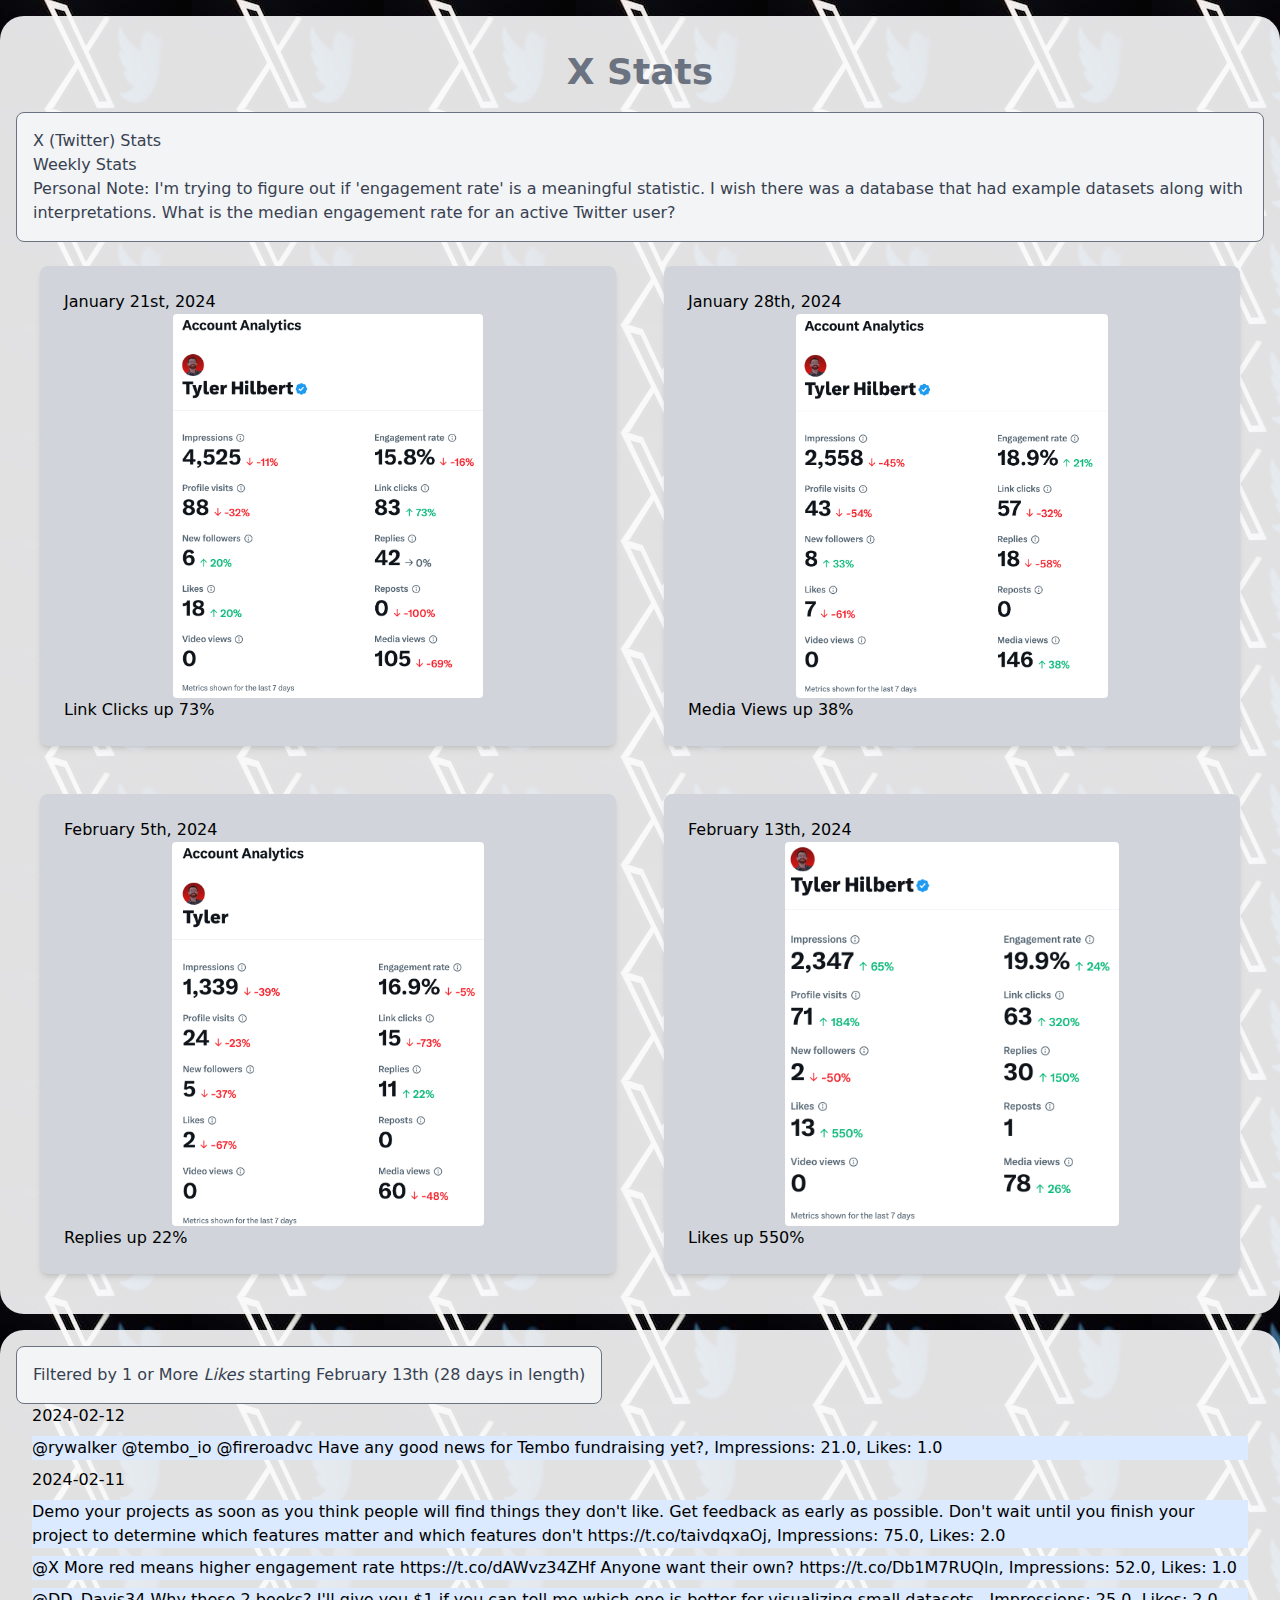
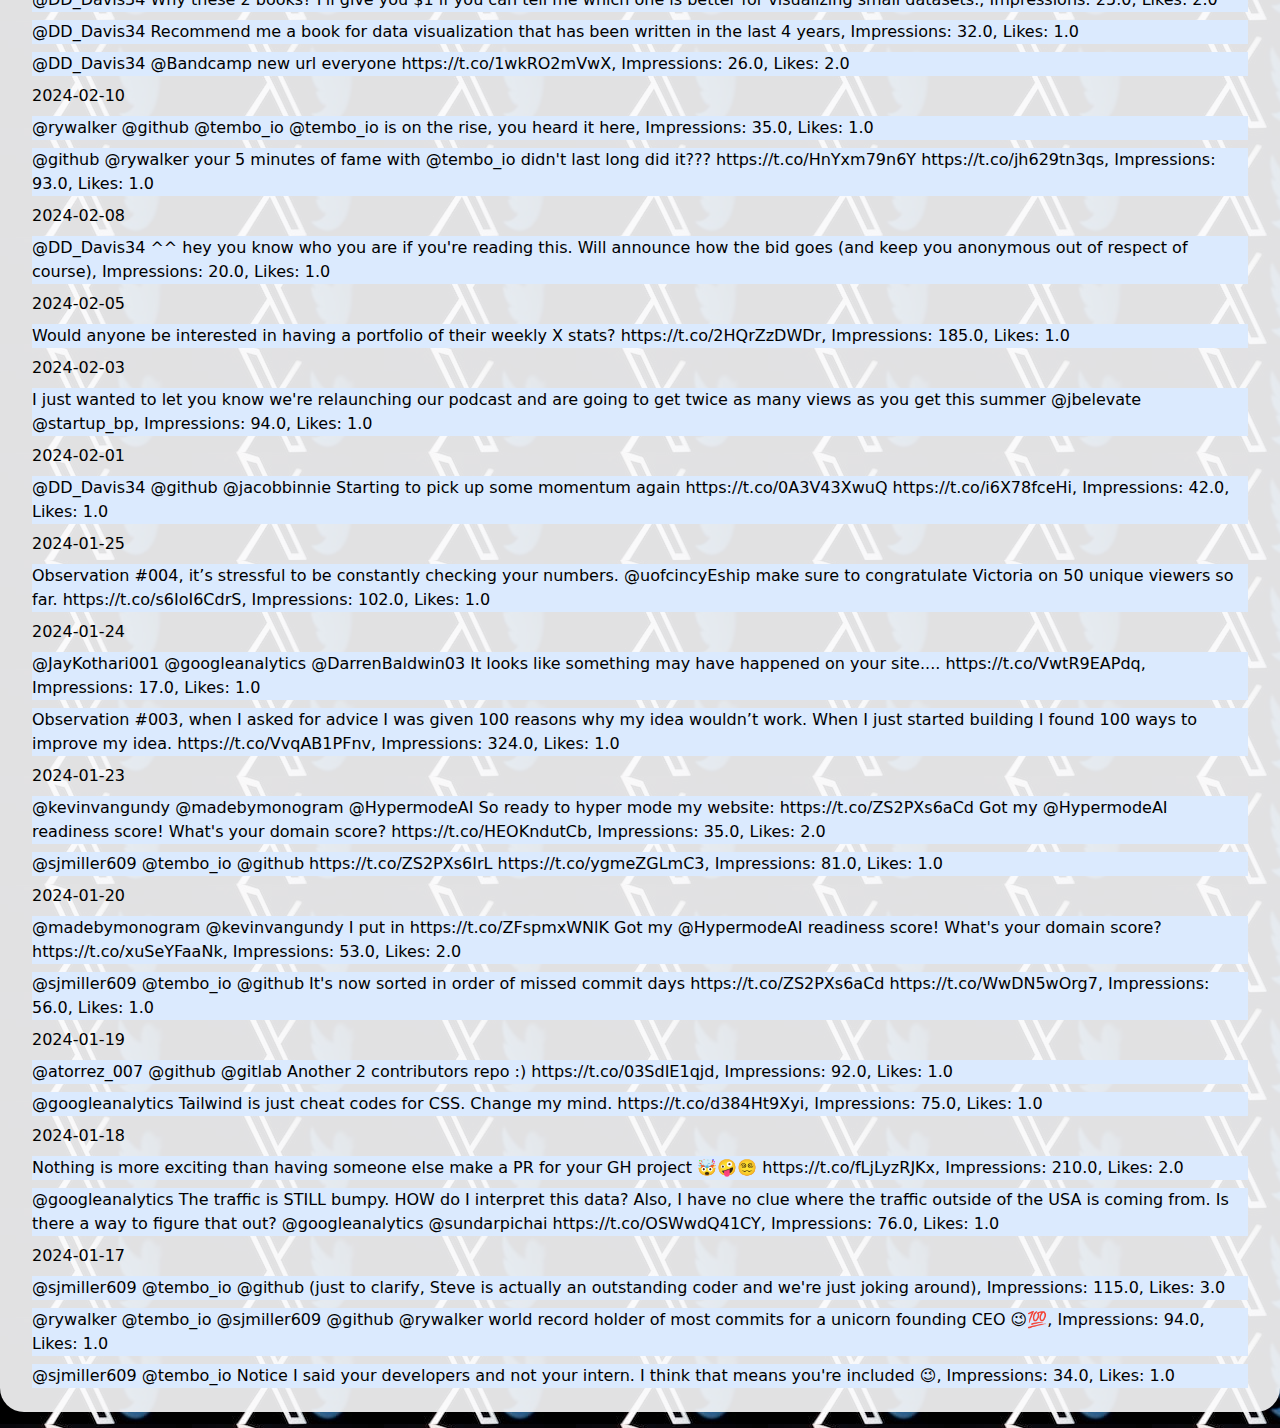
==== commit 80b922af: "Fixed likes" ====
--- a/index.html
+++ b/index.html
@@ -70,7 +70,7 @@
 <div class="bg-gray-50 bg-opacity-90 rounded-3xl container mx-auto px-4 my-4 py-4">
             <!-- Collection Info -->
             <div class="bg-gray-100 border border-gray-500 text-gray-700 p-4 rounded-lg inline-block">
-                <p>Filtered by 1 or More Comments starting February 13th (28 days in length)</p>
+                <p>Filtered by 1 or More <i>Likes</i> starting February 13th (28 days in length)</p>
             </div>
 <div class="container mx-auto px-4">
 <p> 2024-02-12 </p>
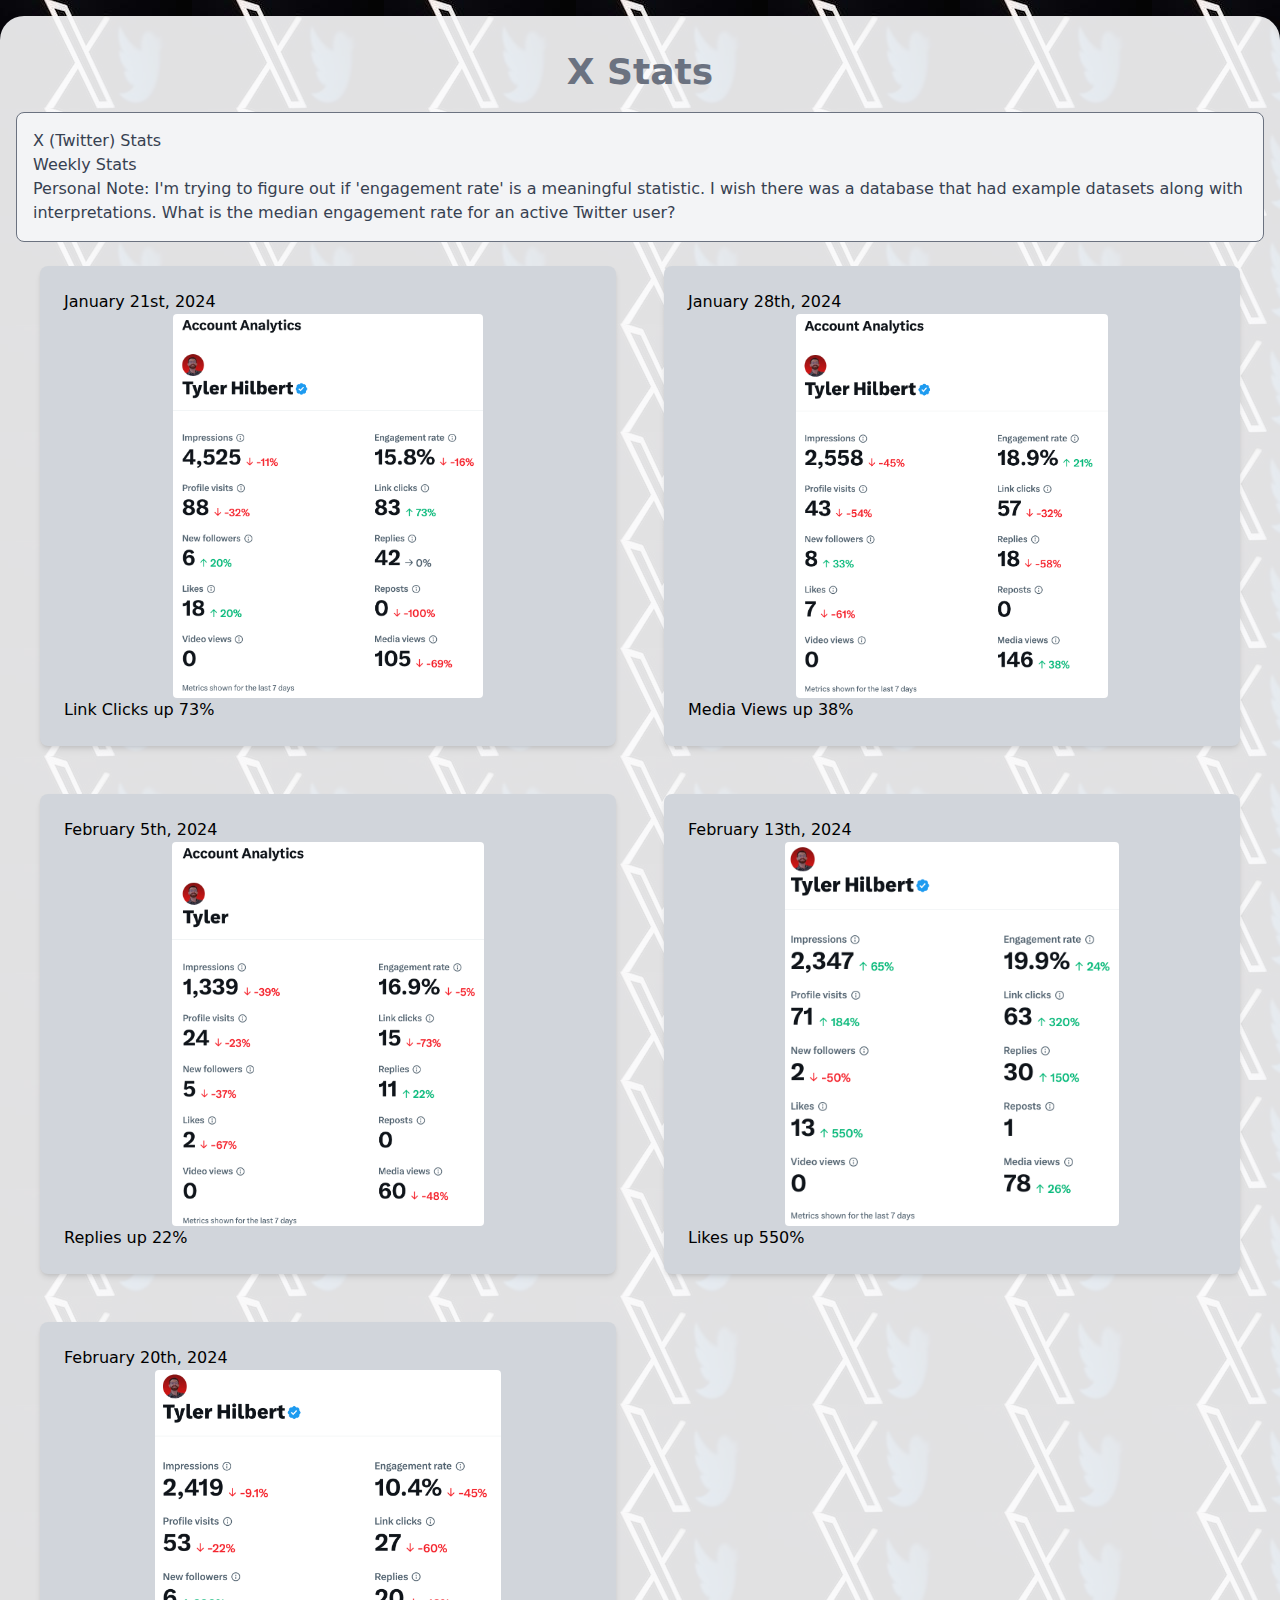
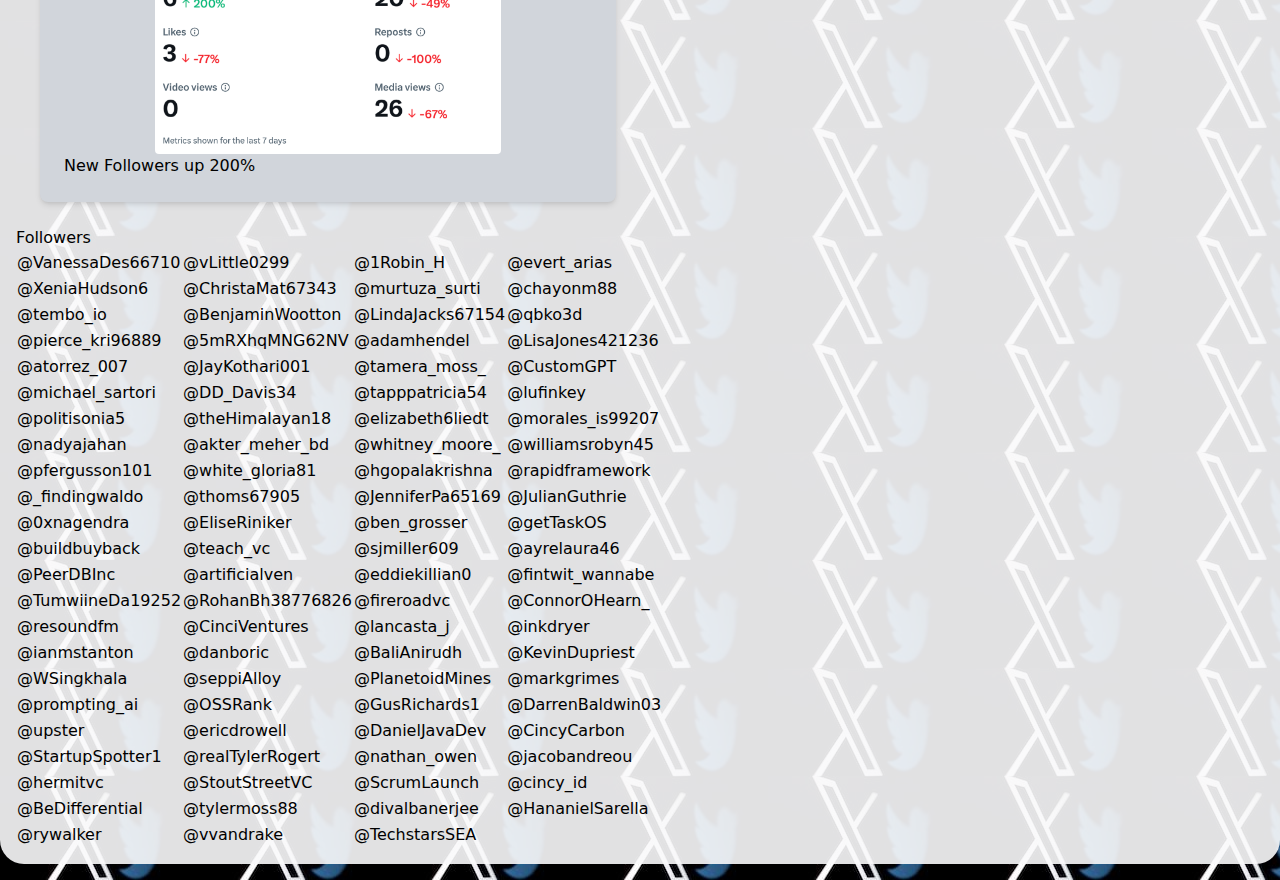
==== commit 190e7bc0: "Feb 20 update" ====
--- a/index.html
+++ b/index.html
@@ -41,104 +41,180 @@
         <div class="grid md:grid-cols-2">
             <div class="bg-gray-300 rounded-lg shadow-md p-6 m-6">
                 January 21st, 2024
-                <img src="Screenshot 2024-01-21 at 4.44.00 AM.png" class="mx-auto w-auto h-96 object-scale-down rounded">
+                <img src="Screenshot 2024-01-21 at 4.44.00 AM.png" class="mx-auto w-auto h-96 object-scale-down rounded" alt="January 21st Twitter Analytics @SoftwareTyler">
                 Link Clicks up 73%
             </div>
 
             <div class="bg-gray-300 rounded-lg shadow-md p-6 m-6">
                 January 28th, 2024
-                <img src="Screenshot 2024-01-28 at 3.25.33 PM.png" class="mx-auto w-auto h-96 object-scale-down rounded">
+                <img src="Screenshot 2024-01-28 at 3.25.33 PM.png" class="mx-auto w-auto h-96 object-scale-down rounded" alt="January 28th Twitter Analytics @SoftwareTyler">
                 Media Views up 38%
             </div>
 
             <div class="bg-gray-300 rounded-lg shadow-md p-6 m-6">
                 February 5th, 2024
-                <img src="Screenshot 2024-02-05 at 5.44.58 PM.png" class="mx-auto w-auto h-96 object-scale-down rounded">
+                <img src="Screenshot 2024-02-05 at 5.44.58 PM.png" class="mx-auto w-auto h-96 object-scale-down rounded" alt="February 5th Twitter Analytics @SoftwareTyler">
                 Replies up 22%
             </div>
 
-            <div class="bg-gray-300 rounded-lg shadow-md p-6 m-6">
-                February 13th, 2024
-                <img src="Screenshot 2024-02-13 at 10.04.47 AM.png" class="mx-auto w-auto h-96 object-scale-down rounded">
-                Likes up 550%
-            </div>
+            <a href="04.html">
+                <div class="bg-gray-300 rounded-lg shadow-md p-6 m-6">
+                    February 13th, 2024
+                    <img src="Screenshot 2024-02-13 at 10.04.47 AM.png" class="mx-auto w-auto h-96 object-scale-down rounded" alt="February 13th Twitter Analytics @SoftwareTyler">
+                    Likes up 550%
+                </div>
+            </a>
+
+            <a href="05.html">
+                <div class="bg-gray-300 rounded-lg shadow-md p-6 m-6">
+                    February 20th, 2024
+                    <img src="Screenshot 2024-02-20 at 7.33.24 PM.png" class="mx-auto w-auto h-96 object-scale-down rounded" alt="February 20th Twitter Analytics @SoftwareTyler">
+                    New Followers up 200%
+                </div>
+            </a>
         </div>
+
+        <p>Followers</p>
+        <table>
+          <tr>
+            <td>@VanessaDes66710</td>
+            <td>@vLittle0299</td>
+            <td>@1Robin_H</td>
+            <td>@evert_arias</td>
+          </tr>
+          <tr>
+            <td>@XeniaHudson6</td>
+            <td>@ChristaMat67343</td>
+            <td>@murtuza_surti</td>
+            <td>@chayonm88</td>
+          </tr>
+          <tr>
+            <td>@tembo_io</td>
+            <td>@BenjaminWootton</td>
+            <td>@LindaJacks67154</td>
+            <td>@qbko3d</td>
+          </tr>
+          <tr>
+            <td>@pierce_kri96889</td>
+            <td>@5mRXhqMNG62NV</td>
+            <td>@adamhendel</td>
+            <td>@LisaJones421236</td>
+          </tr>
+          <tr>
+            <td>@atorrez_007</td>
+            <td>@JayKothari001</td>
+            <td>@tamera_moss_</td>
+            <td>@CustomGPT</td>
+          </tr>
+          <tr>
+            <td>@michael_sartori</td>
+            <td>@DD_Davis34</td>
+            <td>@tapppatricia54</td>
+            <td>@lufinkey</td>
+          </tr>
+          <tr>
+            <td>@politisonia5</td>
+            <td>@theHimalayan18</td>
+            <td>@elizabeth6liedt</td>
+            <td>@morales_is99207</td>
+          </tr>
+          <tr>
+            <td>@nadyajahan</td>
+            <td>@akter_meher_bd</td>
+            <td>@whitney_moore_</td>
+            <td>@williamsrobyn45</td>
+          </tr>
+          <tr>
+            <td>@pfergusson101</td>
+            <td>@white_gloria81</td>
+            <td>@hgopalakrishna</td>
+            <td>@rapidframework</td>
+          </tr>
+          <tr>
+            <td>@_findingwaldo</td>
+            <td>@thoms67905</td>
+            <td>@JenniferPa65169</td>
+            <td>@JulianGuthrie</td>
+          </tr>
+          <tr>
+            <td>@0xnagendra</td>
+            <td>@EliseRiniker</td>
+            <td>@ben_grosser</td>
+            <td>@getTaskOS</td>
+          </tr>
+          <tr>
+            <td>@buildbuyback</td>
+            <td>@teach_vc</td>
+            <td>@sjmiller609</td>
+            <td>@ayrelaura46</td>
+          </tr>
+          <tr>
+            <td>@PeerDBInc</td>
+            <td>@artificialven</td>
+            <td>@eddiekillian0</td>
+            <td>@fintwit_wannabe</td>
+          </tr>
+          <tr>
+            <td>@TumwiineDa19252</td>
+            <td>@RohanBh38776826</td>
+            <td>@fireroadvc</td>
+            <td>@ConnorOHearn_</td>
+          </tr>
+          <tr>
+            <td>@resoundfm</td>
+            <td>@CinciVentures</td>
+            <td>@lancasta_j</td>
+            <td>@inkdryer</td>
+          </tr>
+          <tr>
+            <td>@ianmstanton</td>
+            <td>@danboric</td>
+            <td>@BaliAnirudh</td>
+            <td>@KevinDupriest</td>
+          </tr>
+          <tr>
+            <td>@WSingkhala</td>
+            <td>@seppiAlloy</td>
+            <td>@PlanetoidMines</td>
+            <td>@markgrimes</td>
+          </tr>
+          <tr>
+            <td>@prompting_ai</td>
+            <td>@OSSRank</td>
+            <td>@GusRichards1</td>
+            <td>@DarrenBaldwin03</td>
+          </tr>
+          <tr>
+            <td>@upster</td>
+            <td>@ericdrowell</td>
+            <td>@DanielJavaDev</td>
+            <td>@CincyCarbon</td>
+          </tr>
+          <tr>
+            <td>@StartupSpotter1</td>
+            <td>@realTylerRogert</td>
+            <td>@nathan_owen</td>
+            <td>@jacobandreou</td>
+          </tr>
+          <tr>
+            <td>@hermitvc</td>
+            <td>@StoutStreetVC</td>
+            <td>@ScrumLaunch</td>
+            <td>@cincy_id</td>
+          </tr>
+          <tr>
+            <td>@BeDifferential</td>
+            <td>@tylermoss88</td>
+            <td>@divalbanerjee</td>
+            <td>@HananielSarella</td>
+          </tr>
+          <tr>
+            <td>@rywalker</td>
+            <td>@vvandrake</td>
+            <td>@TechstarsSEA</td>
+          </tr>
+        </table>
     </div>
-
-
-<!-- Likes (inserted generated code)-->
-<div class="bg-gray-50 bg-opacity-90 rounded-3xl container mx-auto px-4 my-4 py-4">
-            <!-- Collection Info -->
-            <div class="bg-gray-100 border border-gray-500 text-gray-700 p-4 rounded-lg inline-block">
-                <p>Filtered by 1 or More <i>Likes</i> starting February 13th (28 days in length)</p>
-            </div>
-<div class="container mx-auto px-4">
-<p> 2024-02-12 </p>
-<p class='my-2 bg-blue-100'>@rywalker @tembo_io @fireroadvc Have any good news for Tembo fundraising yet?, Impressions: 21.0, Likes: 1.0</p>
-<p> 2024-02-11 </p>
-<p class='my-2 bg-blue-100'>Demo your projects as soon as you think people will find things they don't like. Get feedback as early as possible. Don't wait until you finish your project to determine which features matter and which features don't https://t.co/taivdqxaOj, Impressions: 75.0, Likes: 2.0</p>
-<p class='my-2 bg-blue-100'>@X More red means higher engagement rate
-https://t.co/dAWvz34ZHf
-
-Anyone want their own? https://t.co/Db1M7RUQln, Impressions: 52.0, Likes: 1.0</p>
-<p class='my-2 bg-blue-100'>@DD_Davis34 Why these 2 books? I'll give you $1 if you can tell me which one is better for visualizing small datasets., Impressions: 25.0, Likes: 2.0</p>
-<p class='my-2 bg-blue-100'>@DD_Davis34 Recommend me a book for data visualization that has been written in the last 4 years, Impressions: 32.0, Likes: 1.0</p>
-<p class='my-2 bg-blue-100'>@DD_Davis34 @Bandcamp new url everyone https://t.co/1wkRO2mVwX, Impressions: 26.0, Likes: 2.0</p>
-<p> 2024-02-10 </p>
-<p class='my-2 bg-blue-100'>@rywalker @github @tembo_io @tembo_io is on the rise, you heard it here, Impressions: 35.0, Likes: 1.0</p>
-<p class='my-2 bg-blue-100'>@github @rywalker your 5 minutes of fame with @tembo_io didn't last long did it???
-
-https://t.co/HnYxm79n6Y https://t.co/jh629tn3qs, Impressions: 93.0, Likes: 1.0</p>
-<p> 2024-02-08 </p>
-<p class='my-2 bg-blue-100'>@DD_Davis34 ^^ hey you know who you are if you're reading this. Will announce how the bid goes (and keep you anonymous out of respect of course), Impressions: 20.0, Likes: 1.0</p>
-<p> 2024-02-05 </p>
-<p class='my-2 bg-blue-100'>Would anyone be interested in having a portfolio of their weekly X stats? https://t.co/2HQrZzDWDr, Impressions: 185.0, Likes: 1.0</p>
-<p> 2024-02-03 </p>
-<p class='my-2 bg-blue-100'>I just wanted to let you know we're relaunching our podcast and are going to get twice as many views as you get this summer @jbelevate @startup_bp, Impressions: 94.0, Likes: 1.0</p>
-<p> 2024-02-01 </p>
-<p class='my-2 bg-blue-100'>@DD_Davis34 @github @jacobbinnie Starting to pick up some momentum again
-https://t.co/0A3V43XwuQ https://t.co/i6X78fceHi, Impressions: 42.0, Likes: 1.0</p>
-<p> 2024-01-25 </p>
-<p class='my-2 bg-blue-100'>Observation #004, it’s stressful to be constantly checking your numbers.
-
-@uofcincyEship make sure to congratulate Victoria on 50 unique viewers so far. https://t.co/s6IoI6CdrS, Impressions: 102.0, Likes: 1.0</p>
-<p> 2024-01-24 </p>
-<p class='my-2 bg-blue-100'>@JayKothari001 @googleanalytics @DarrenBaldwin03 It looks like something may have happened on your site.... https://t.co/VwtR9EAPdq, Impressions: 17.0, Likes: 1.0</p>
-<p class='my-2 bg-blue-100'>Observation #003, when I asked for advice I was given 100 reasons why my idea wouldn’t work. When I just started building I found 100 ways to improve my idea. https://t.co/VvqAB1PFnv, Impressions: 324.0, Likes: 1.0</p>
-<p> 2024-01-23 </p>
-<p class='my-2 bg-blue-100'>@kevinvangundy @madebymonogram @HypermodeAI So ready to hyper mode my website:
-https://t.co/ZS2PXs6aCd
-
-Got my @HypermodeAI readiness score!
-
-What's your domain score?
-
-https://t.co/HEOKndutCb, Impressions: 35.0, Likes: 2.0</p>
-<p class='my-2 bg-blue-100'>@sjmiller609 @tembo_io @github https://t.co/ZS2PXs6IrL https://t.co/ygmeZGLmC3, Impressions: 81.0, Likes: 1.0</p>
-<p> 2024-01-20 </p>
-<p class='my-2 bg-blue-100'>@madebymonogram @kevinvangundy
-
-I put in https://t.co/ZFspmxWNlK
-
-Got my @HypermodeAI readiness score!
-
-What's your domain score?
-
-https://t.co/xuSeYFaaNk, Impressions: 53.0, Likes: 2.0</p>
-<p class='my-2 bg-blue-100'>@sjmiller609 @tembo_io @github It's now sorted in order of missed commit days
-https://t.co/ZS2PXs6aCd https://t.co/WwDN5wOrg7, Impressions: 56.0, Likes: 1.0</p>
-<p> 2024-01-19 </p>
-<p class='my-2 bg-blue-100'>@atorrez_007 @github @gitlab Another 2 contributors repo :) https://t.co/03SdIE1qjd, Impressions: 92.0, Likes: 1.0</p>
-<p class='my-2 bg-blue-100'>@googleanalytics Tailwind is just cheat codes for CSS. Change my mind. https://t.co/d384Ht9Xyi, Impressions: 75.0, Likes: 1.0</p>
-<p> 2024-01-18 </p>
-<p class='my-2 bg-blue-100'>Nothing is more exciting than having someone else make a PR for your GH project 🤯🤪😵‍💫 https://t.co/fLjLyzRJKx, Impressions: 210.0, Likes: 2.0</p>
-<p class='my-2 bg-blue-100'>@googleanalytics The traffic is STILL bumpy. HOW do I interpret this data? Also, I have no clue where the traffic outside of the USA is coming from. Is there a way to figure that out? @googleanalytics @sundarpichai https://t.co/OSWwdQ41CY, Impressions: 76.0, Likes: 1.0</p>
-<p> 2024-01-17 </p>
-<p class='my-2 bg-blue-100'>@sjmiller609 @tembo_io @github (just to clarify, Steve is actually an outstanding coder and we're just joking around), Impressions: 115.0, Likes: 3.0</p>
-<p class='my-2 bg-blue-100'>@rywalker @tembo_io @sjmiller609 @github @rywalker world record holder of most commits for a unicorn founding CEO 😉💯, Impressions: 94.0, Likes: 1.0</p>
-<p class='my-2 bg-blue-100'>@sjmiller609 @tembo_io Notice I said your developers and not your intern. I think that means you're included 😉, Impressions: 34.0, Likes: 1.0</p>
-</div>
-</div>
 
 
 </body>
